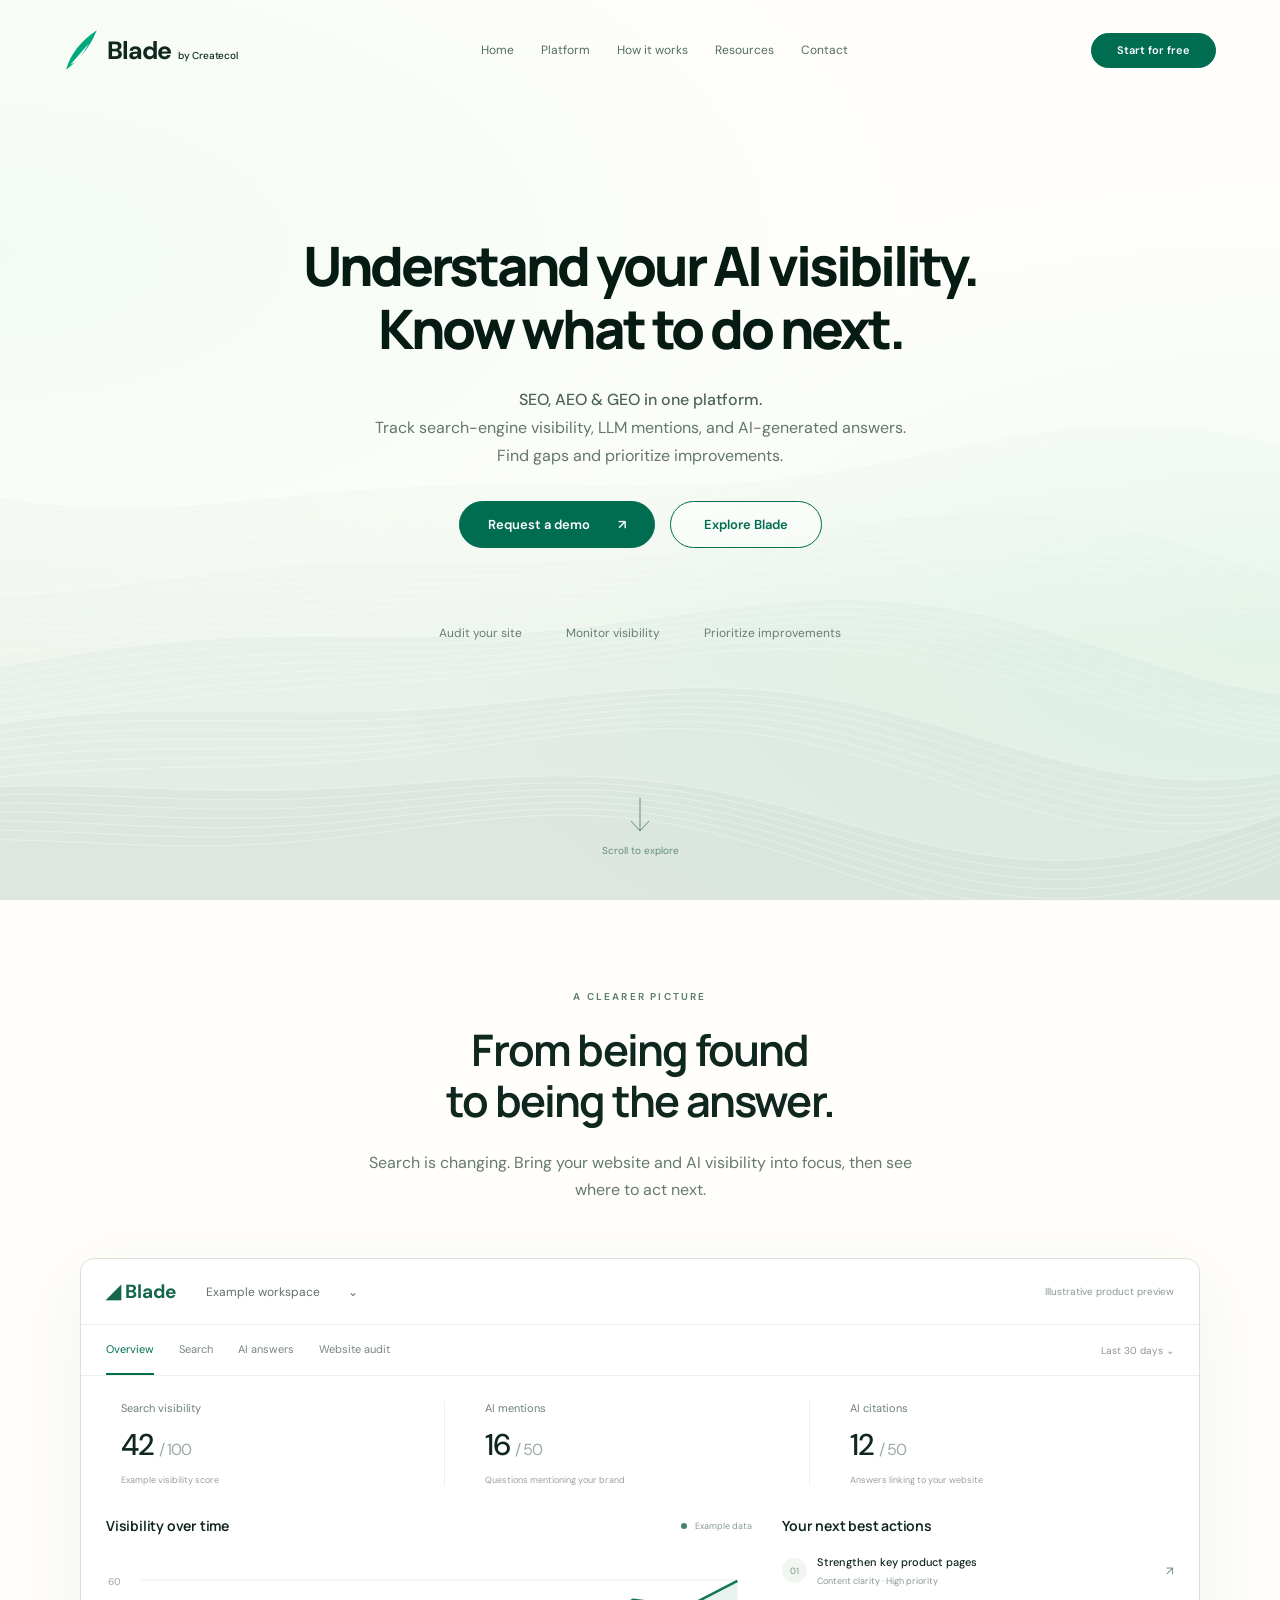
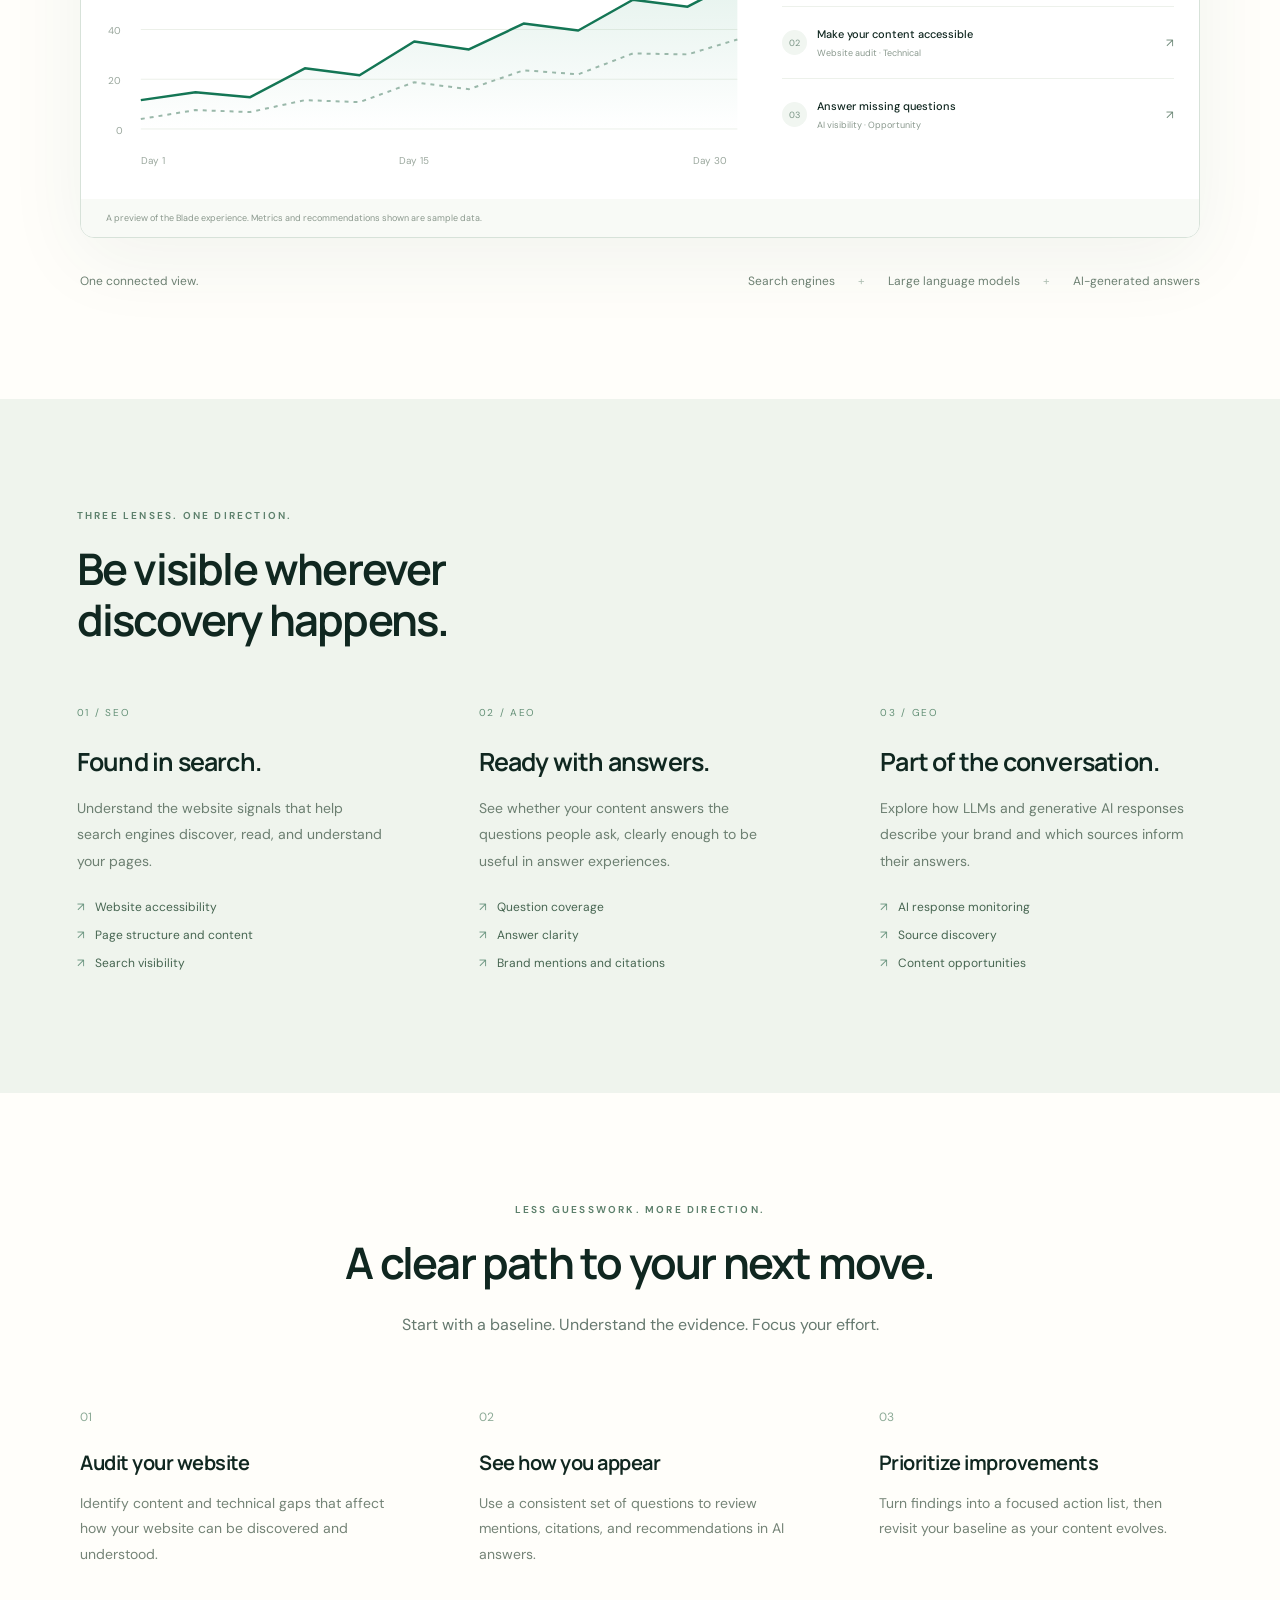
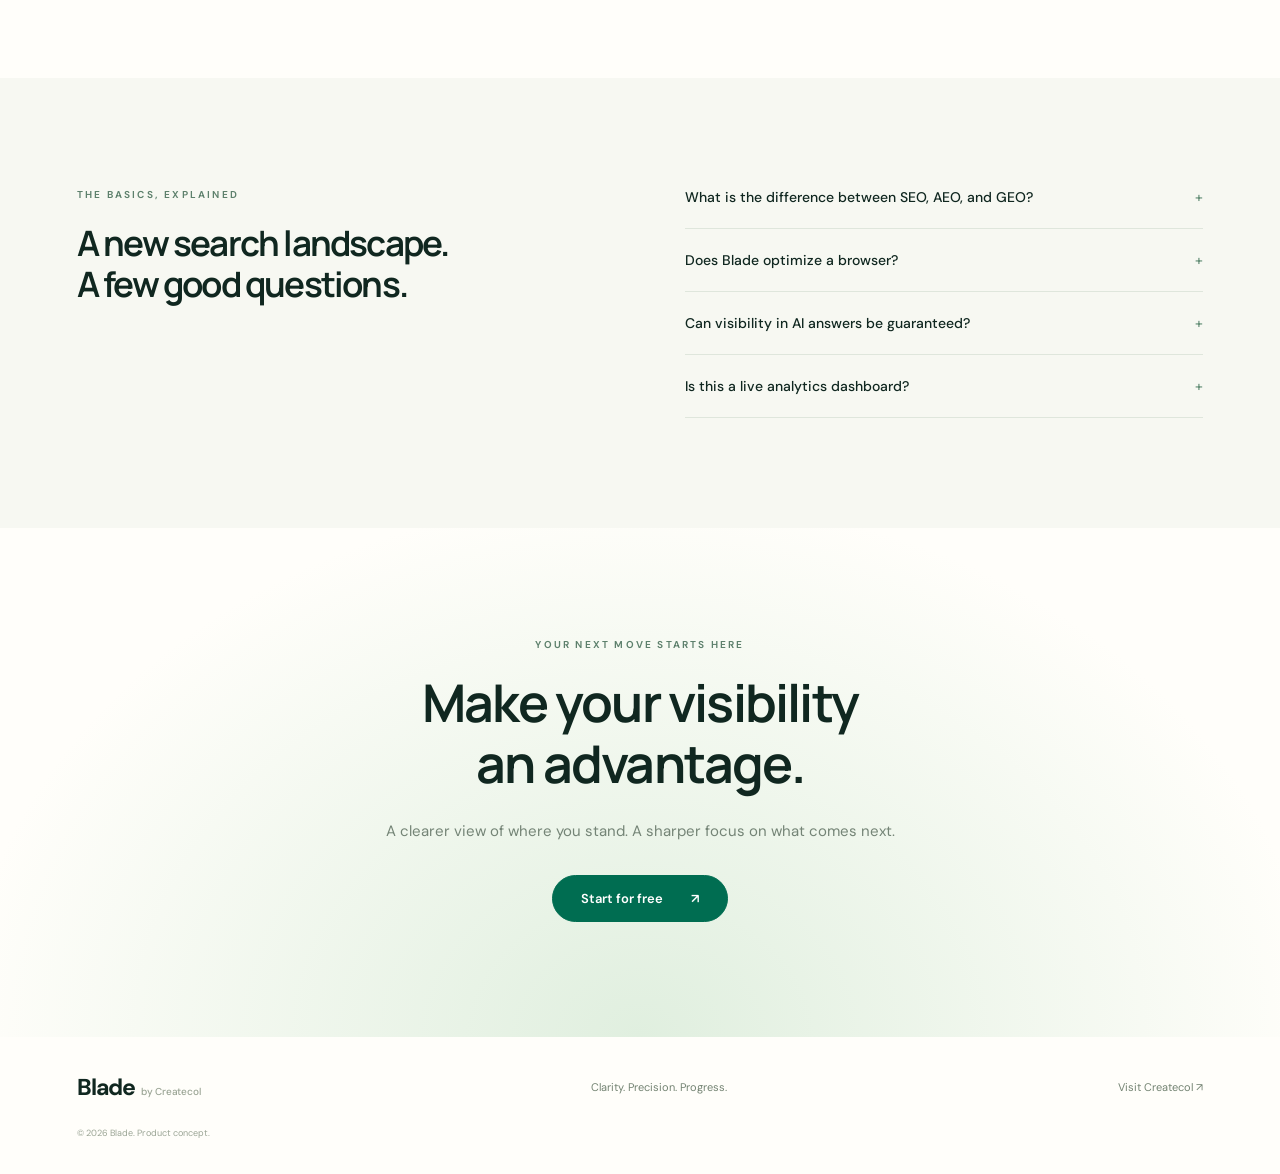
==== index.html @ 02f9de0e "Add files via upload" ====
<!doctype html>
<html lang="en"><head><meta charset="UTF-8"><meta name="viewport" content="width=device-width, initial-scale=1"><meta name="theme-color" content="#006b50"><meta name="description" content="Blade brings SEO, AEO and GEO into one clear view. Understand your visibility across search engines, LLMs and AI-generated answers, and prioritize what to improve."><title>Blade — Understand your AI visibility</title><link rel="stylesheet" href="styles.css"><script src="app.js" defer></script></head>
<body><header class="header"><a class="brand" href="#home" aria-label="Blade home"><svg viewBox="0 0 48 58" aria-hidden="true"><path d="M45 2C35 28 17 46 3 56 8 35 24 16 45 2Z" fill="currentColor"/><path d="M9 49 34 20 20 44Z" fill="#f6fcf8"/></svg><span>Blade <small>by Createcol</small></span></a><button class="menu-toggle" aria-expanded="false" aria-controls="navigation" aria-label="Open navigation">☰</button><nav id="navigation" aria-label="Main navigation"><a href="#home">Home</a><a href="#platform">Platform</a><a href="#how-it-works">How it works</a><a href="#resources">Resources</a><a href="#contact">Contact</a></nav><button class="button small" data-action="start">Start for free</button></header>
<main><section class="hero" id="home"><canvas id="hills" aria-hidden="true"></canvas><div class="hero-copy"><h1>Understand your AI visibility.<br> Know what to do next.</h1><p class="hero-subtext"><strong>SEO, AEO &amp; GEO in one platform.</strong><br>Track search-engine visibility, LLM mentions, and AI-generated answers.<br class="desktop-break"> Find gaps and prioritize improvements.</p><div class="actions"><button class="button" data-action="demo">Request a demo <span aria-hidden="true">↗</span></button><a class="button secondary" href="#platform">Explore Blade</a></div><div class="hero-benefits"><span>Audit your site</span><span>Monitor visibility</span><span>Prioritize improvements</span></div></div><a class="scroll-cue" href="#platform"><svg width="22" height="38" viewBox="0 0 22 38" fill="none" aria-hidden="true"><path d="M11 1v32M2 24l9 10 9-10" stroke="currentColor" stroke-width="1"/></svg><span>Scroll to explore</span></a></section>
<section class="platform section" id="platform"><div class="section-heading"><p class="eyebrow">A CLEARER PICTURE</p><h2>From being found<br>to being the answer.</h2><p>Search is changing. Bring your website and AI visibility into focus, then see where to act next.</p></div><div class="product-window"><div class="window-top"><a class="mini-brand" href="#home">◢ Blade</a><span class="workspace">Example workspace <span>⌄</span></span><span class="demo-label">Illustrative product preview</span></div><div class="product-toolbar"><div class="tabs" role="tablist" aria-label="Visibility channel"><button role="tab" id="tab-overview" aria-selected="true" aria-controls="dashboard" data-tab="overview">Overview</button><button role="tab" id="tab-search" aria-selected="false" aria-controls="dashboard" data-tab="search" tabindex="-1">Search</button><button role="tab" id="tab-ai" aria-selected="false" aria-controls="dashboard" data-tab="ai" tabindex="-1">AI answers</button><button role="tab" id="tab-audit" aria-selected="false" aria-controls="dashboard" data-tab="audit" tabindex="-1">Website audit</button></div><span>Last 30 days ⌄</span></div><div id="dashboard" role="tabpanel" aria-labelledby="tab-overview"><div class="metrics"><div><span>Search visibility</span><strong id="metric-one">42<span>/ 100</span></strong><small>Example visibility score</small></div><div><span>AI mentions</span><strong id="metric-two">16<span>/ 50</span></strong><small>Questions mentioning your brand</small></div><div><span>AI citations</span><strong id="metric-three">12<span>/ 50</span></strong><small>Answers linking to your website</small></div></div><div class="dashboard-grid"><div class="chart-panel"><div class="panel-heading"><h3 id="chart-title">Visibility over time</h3><span><i></i> Example data</span></div><svg class="chart" viewBox="0 0 650 225" role="img" aria-label="Illustrative visibility trend increasing over 30 days"><defs><linearGradient id="area" x1="0" y1="0" x2="0" y2="1"><stop offset="0%" stop-color="#70b99b" stop-opacity=".18"/><stop offset="100%" stop-color="#70b99b" stop-opacity="0"/></linearGradient></defs><g class="grid-lines"><path d="M35 30H635M35 80H635M35 130H635M35 180H635"/></g><g class="axis-labels"><text x="2" y="35">60</text><text x="2" y="85">40</text><text x="2" y="135">20</text><text x="10" y="185">0</text><text x="35" y="215">Day 1</text><text x="295" y="215">Day 15</text><text x="590" y="215">Day 30</text></g><path d="M35 151 90 143 145 148 200 119 255 126 310 92 365 100 420 74 475 81 530 50 585 57 635 31V180H35Z" fill="url(#area)"/><path class="trend" d="M35 151 90 143 145 148 200 119 255 126 310 92 365 100 420 74 475 81 530 50 585 57 635 31"/><path d="M35 170 90 161 145 163 200 151 255 153 310 133 365 140 420 121 475 125 530 104 585 105 635 90" fill="none" stroke="#9ab8aa" stroke-width="2" stroke-dasharray="4 5"/></svg></div><div class="priorities"><h3 id="actions-title">Your next best actions</h3><div><span class="priority-number">01</span><p><strong id="action-one">Strengthen key product pages</strong><small>Content clarity · High priority</small></p><span>↗</span></div><div><span class="priority-number">02</span><p><strong id="action-two">Make your content accessible</strong><small>Website audit · Technical</small></p><span>↗</span></div><div><span class="priority-number">03</span><p><strong id="action-three">Answer missing questions</strong><small>AI visibility · Opportunity</small></p><span>↗</span></div></div></div></div><div class="window-footer">A preview of the Blade experience. Metrics and recommendations shown are sample data.</div></div><div class="channel-row"><span>One connected view.</span><p>Search engines <b>+</b> Large language models <b>+</b> AI-generated answers</p></div></section>
<section class="coverage section"><div class="section-heading left"><p class="eyebrow">THREE LENSES. ONE DIRECTION.</p><h2>Be visible wherever<br>discovery happens.</h2></div><div class="coverage-grid"><article><span class="index">01 / SEO</span><h3>Found in search.</h3><p>Understand the website signals that help search engines discover, read, and understand your pages.</p><ul><li>Website accessibility</li><li>Page structure and content</li><li>Search visibility</li></ul></article><article><span class="index">02 / AEO</span><h3>Ready with answers.</h3><p>See whether your content answers the questions people ask, clearly enough to be useful in answer experiences.</p><ul><li>Question coverage</li><li>Answer clarity</li><li>Brand mentions and citations</li></ul></article><article><span class="index">03 / GEO</span><h3>Part of the conversation.</h3><p>Explore how LLMs and generative AI responses describe your brand and which sources inform their answers.</p><ul><li>AI response monitoring</li><li>Source discovery</li><li>Content opportunities</li></ul></article></div></section>
<section class="workflow section" id="how-it-works"><div class="section-heading"><p class="eyebrow">LESS GUESSWORK. MORE DIRECTION.</p><h2>A clear path to your next move.</h2><p>Start with a baseline. Understand the evidence. Focus your effort.</p></div><div class="steps"><article><span>01</span><h3>Audit your website</h3><p>Identify content and technical gaps that affect how your website can be discovered and understood.</p></article><article><span>02</span><h3>See how you appear</h3><p>Use a consistent set of questions to review mentions, citations, and recommendations in AI answers.</p></article><article><span>03</span><h3>Prioritize improvements</h3><p>Turn findings into a focused action list, then revisit your baseline as your content evolves.</p></article></div></section>
<section class="resources section" id="resources"><div><p class="eyebrow">THE BASICS, EXPLAINED</p><h2>A new search landscape.<br>A few good questions.</h2></div><div class="faq"><details><summary>What is the difference between SEO, AEO, and GEO?</summary><p>SEO focuses on visibility in search engines. AEO focuses on content that helps answer engines respond to questions. GEO focuses on how brands and content appear in generative AI responses. The areas overlap, so Blade brings them into one view.</p></details><details><summary>Does Blade optimize a browser?</summary><p>Browsers are the tools people use to access the web. Blade focuses on the search results, LLM responses, and AI-generated answers people encounter, and the website content that supports them.</p></details><details><summary>Can visibility in AI answers be guaranteed?</summary><p>No. Responses vary by model, question, time, and context. Consistent questions and repeated observations can help you understand patterns and prioritize improvements.</p></details><details><summary>Is this a live analytics dashboard?</summary><p>This website currently presents a product prototype. The dashboard uses illustrative data. Live tracking, accounts, and connected data will be added as the product is developed.</p></details></div></section>
<section class="contact section" id="contact"><p class="eyebrow">YOUR NEXT MOVE STARTS HERE</p><h2>Make your visibility<br>an advantage.</h2><p>A clearer view of where you stand. A sharper focus on what comes next.</p><button class="button" data-action="start">Start for free <span>↗</span></button></section></main>
<footer><a class="brand" href="#home"><span>Blade <small>by Createcol</small></span></a><p>Clarity. Precision. Progress.</p><a href="https://www.createcol.com/" target="_blank" rel="noopener">Visit Createcol ↗</a><small>© <span id="year"></span> Blade. Product concept.</small></footer>
<dialog id="action-dialog" aria-labelledby="dialog-title"><button class="close-dialog" aria-label="Close dialog">×</button><p class="eyebrow">BLADE / EARLY PREVIEW</p><h2 id="dialog-title"></h2><p id="dialog-description"></p><form id="interest-form"><label for="email">Work email</label><input id="email" name="email" type="email" placeholder="you@company.com" required autocomplete="email"><button class="button" type="submit">Preview next step ↗</button><p class="form-note">Prototype only. No email is sent or stored.</p></form><p id="form-result" role="status" hidden></p></dialog></body></html>
---- styles.css ----
@import url('https://fonts.googleapis.com/css2?family=DM+Sans:wght@400;450;500;550;600;650;700&family=Manrope:wght@400;500;600;650;700;750;800&display=swap');
:root{--ink:#102720;--muted:#66796f;--green:#006d51;--pale:#f5faf6;--border:#e0e9e2;--font:'DM Sans',sans-serif}*{box-sizing:border-box}html{scroll-behavior:smooth;scroll-padding-top:100px}body{margin:0;color:var(--ink);background:#fffefa;font-family:var(--font);font-size:15px;-webkit-font-smoothing:antialiased}button,input{font:inherit}button,a{-webkit-tap-highlight-color:transparent}a{color:inherit;text-decoration:none}button{cursor:pointer}button:focus-visible,a:focus-visible,summary:focus-visible,input:focus-visible{outline:3px solid #63aa8c;outline-offset:5px}h1,h2,h3,p{margin:0}h1,h2,h3{font-family:'Manrope',sans-serif}button{color:inherit}.header{height:100px;max-width:1440px;margin:auto;padding:0 5%;display:flex;align-items:center;justify-content:space-between;position:absolute;inset:0 0 auto;z-index:5;gap:30px}.brand{display:flex;align-items:center;gap:8px;white-space:nowrap}.brand svg{width:35px;height:44px;color:#00a97d}.brand>span{font-size:25px;font-weight:750;letter-spacing:-1px}.brand small{font-size:10px;letter-spacing:-.2px;font-weight:500;margin-left:2px}.header nav{display:flex;gap:27px;font-size:12px;color:#546c61}.header nav a:hover{color:var(--green)}.button{display:inline-flex;align-items:center;justify-content:center;gap:28px;border:1px solid var(--green);border-radius:999px;background:var(--green);color:white;min-height:47px;padding:12px 28px;font-size:13px;font-weight:600;transition:background .2s,transform .2s,box-shadow .2s}.button:hover{background:#00533e;transform:translateY(-2px);box-shadow:0 5px 15px #004c3615}.button.secondary{color:var(--green);background:#ffffff73;min-width:152px}.button.secondary:hover{background:#e7f4eb}.button.small{min-height:35px;padding:8px 25px;font-size:11px}.hero{position:relative;min-height:640px;height:100svh;max-height:1100px;overflow:hidden;background:radial-gradient(ellipse at 0 28%,#e6f8ec80,transparent 50%),radial-gradient(ellipse at 100% 70%,#e1f7eb80,transparent 50%),#fffefa;display:flex;flex-direction:column;align-items:center;justify-content:center;padding:130px 24px 140px}.hero canvas{position:absolute;bottom:0;left:0;width:100%;height:63%;opacity:.16;pointer-events:none;mask-image:linear-gradient(transparent 0%,#000 55%)}.hero-copy{position:relative;text-align:center;z-index:1;margin-top:-15px}h1{font-size:clamp(36px,4.25vw,65px);line-height:1.14;letter-spacing:-3px;font-weight:800;color:#061b14}.hero-subtext{margin:27px auto 0;color:#63756e;font-size:16px;line-height:1.75;font-weight:400}.hero-subtext strong{font-weight:500;color:#4e6459}.actions{display:flex;justify-content:center;gap:15px;margin-top:31px}.hero-benefits{display:flex;justify-content:center;gap:44px;font-size:12px;color:#687e72;margin-top:77px}.scroll-cue{position:absolute;bottom:43px;display:flex;align-items:center;gap:9px;flex-direction:column;font-size:10px;color:#648c7c;z-index:2}.scroll-cue svg{transition:transform .3s}.scroll-cue:hover svg{transform:translateY(5px)}.section{padding:110px max(6vw,24px);scroll-margin-top:0}.section-heading{text-align:center;max-width:730px;margin:0 auto 55px}.eyebrow{font-size:10px;letter-spacing:2.2px;font-weight:650;color:#5d806c;margin-bottom:22px}h2{font-size:clamp(32px,3.4vw,48px);line-height:1.17;letter-spacing:-1.8px;font-weight:650}.section-heading>p:last-child:not(.eyebrow){color:var(--muted);font-size:16px;line-height:1.7;margin:22px auto 0;max-width:580px}.platform{background:#fffefa;padding-top:90px}.product-window{max-width:1120px;margin:auto;border:1px solid #d7e2d9;border-radius:14px;background:#fff;box-shadow:0 20px 80px #1f503910;overflow:hidden;font-size:12px}.window-top{padding:20px 25px;display:flex;align-items:center;gap:30px;border-bottom:1px solid #edf1eb}.mini-brand{font-size:19px;font-weight:700;color:#14664d}.workspace{color:#607168}.workspace span{margin-left:25px}.demo-label{margin-left:auto;color:#8b988f;font-size:10px}.product-toolbar{padding:0 25px;display:flex;align-items:center;justify-content:space-between;border-bottom:1px solid #edf1eb;color:#8a978e;font-size:10px}.tabs{display:flex;gap:25px}.tabs button{background:none;border:0;border-bottom:2px solid transparent;padding:17px 0;font-size:11px;color:#77867b}.tabs button[aria-selected=true]{border-color:var(--green);color:var(--green)}#dashboard{padding:25px}.metrics{display:grid;grid-template-columns:repeat(3,1fr);gap:25px;margin-bottom:30px}.metrics>div{padding:0 15px;border-right:1px solid #edf1eb;display:flex;flex-direction:column;gap:10px}.metrics>div:last-child{border:none}.metrics>div>span{font-size:11px;color:#6e8075}.metrics strong{font-size:30px;letter-spacing:-1px;font-weight:500}.metrics strong span{font-size:16px;color:#9baba1;font-weight:400;margin-left:5px}.metrics small{color:#97a299;font-size:9px}.dashboard-grid{display:grid;grid-template-columns:1.65fr 1fr;gap:30px}.panel-heading{display:flex;align-items:center;justify-content:space-between}.panel-heading span{font-size:9px;color:#8a9c90}.panel-heading i{display:inline-block;width:6px;height:6px;background:#458469;border-radius:100%;margin-right:6px}h3{font-size:14px;font-weight:650;letter-spacing:-.2px}.chart{width:100%;margin-top:15px;display:block}.grid-lines path{stroke:#ecf0e9;fill:none}.axis-labels{fill:#9aa79d;font-size:10px}.trend{fill:none;stroke:#147655;stroke-width:2.5;stroke-linejoin:round}.priorities>div{display:flex;align-items:center;gap:10px;padding:19px 0;border-bottom:1px solid #edf1eb}.priorities>div:last-child{border:none}.priority-number{font-size:9px;color:#7b9586;background:#f1f6f1;display:grid;place-items:center;width:25px;height:25px;border-radius:50%;flex-shrink:0}.priorities p{flex:1}.priorities strong{font-size:11px;font-weight:500}.priorities small{display:block;font-size:9px;color:#8a998e;margin-top:5px}.priorities>div>span:last-child{color:#6f8a79}.window-footer{padding:13px 25px;background:#f8faf6;color:#8a988d;font-size:9px}.channel-row{max-width:1120px;margin:35px auto 0;display:flex;justify-content:space-between;color:#6d8072;font-size:12px}.channel-row b{font-weight:400;color:#b3c2b6;margin:0 20px}.coverage{background:#eff4ed}.section-heading.left{text-align:left;margin-left:0}.coverage-grid{display:grid;grid-template-columns:repeat(3,1fr);gap:7%}.index{font-size:10px;letter-spacing:1.7px;color:#649077}.coverage article h3{font-size:25px;letter-spacing:-.8px;margin:23px 0 16px}.coverage article p{color:#6c7f71;line-height:1.9;font-size:14px;max-width:310px}.coverage ul{padding:0;list-style:none;margin:25px 0 0;font-size:12px;color:#466551}.coverage li{margin:12px 0}.coverage li:before{content:'↗';margin-right:10px;color:#6b9680}.workflow{background:#fffefa}.steps{display:grid;grid-template-columns:repeat(3,1fr);gap:7%;max-width:1120px;margin:70px auto 0}.steps article>span{display:block;color:#8caa96;font-size:12px;margin-bottom:24px}.steps h3{font-size:20px;letter-spacing:-.5px;margin-bottom:15px}.steps p{line-height:1.85;color:#758477;font-size:14px}.resources{display:grid;grid-template-columns:1fr 1fr;gap:8%;background:#f7f8f2}.resources h2{font-size:35px}.faq details{padding:22px 0;border-bottom:1px solid #dfe6dc}.faq details:first-child{padding-top:0}.faq summary{cursor:pointer;list-style:none;font-size:14px;font-weight:500;padding-right:25px;position:relative}.faq summary:after{content:'+';position:absolute;right:0;color:#679079}.faq details[open] summary:after{content:'−'}.faq p{font-size:13px;line-height:1.8;color:#748170;margin:15px 20px 0 0}.contact{text-align:center;padding-top:110px;padding-bottom:115px;background:radial-gradient(ellipse at bottom,#e0efdf,transparent 75%)}.contact p:not(.eyebrow){color:#748476;line-height:1.8;margin:23px 0 30px}.contact h2{font-size:52px}footer{display:flex;flex-wrap:wrap;align-items:center;justify-content:space-between;gap:25px;padding:35px 6%;font-size:11px;color:#738372}footer .brand>span{font-size:23px;color:var(--ink)}footer small{flex-basis:100%;font-size:9px;color:#9aa494}.menu-toggle{display:none}dialog{border:1px solid #dce8dc;border-radius:18px;padding:45px;max-width:480px;width:calc(100% - 32px);color:var(--ink);background:#fffefa;box-shadow:0 20px 100px #001a1530}dialog::backdrop{background:#0a2c2255;backdrop-filter:blur(5px)}dialog h2{font-size:30px;letter-spacing:-1px}dialog>p:not(.eyebrow){color:var(--muted);font-size:14px;line-height:1.7;margin:20px 0}.close-dialog{position:absolute;top:12px;right:17px;background:none;border:0;font-size:26px;color:#7b8e7f}form{display:flex;flex-direction:column;gap:12px;margin-top:25px}form label{font-size:12px}form input{border:1px solid #ceddce;padding:14px;border-radius:7px;background:white;min-width:0}form .button{margin-top:5px}.form-note{color:#899888;font-size:10px;text-align:center}#form-result{padding:20px;background:#eef6ed;border-radius:8px}
@media(min-width:1500px){.section{padding-left:max(6vw,calc((100vw - 1250px)/2));padding-right:max(6vw,calc((100vw - 1250px)/2))}}@media(max-width:850px){.header{height:85px;gap:15px}.header nav{gap:15px;font-size:10px}.brand>span{font-size:22px}.brand small{display:block;margin-top:-3px}.hero{min-height:640px}h1{letter-spacing:-1.8px}.hero-subtext{font-size:14px}.hero-benefits{gap:25px}.section{padding:75px 5%}.dashboard-grid{gap:20px;grid-template-columns:1.4fr 1fr}.priorities>div{padding:12px 0}.metrics{gap:8px}.resources{gap:5%}.resources h2{font-size:29px}}@media(max-width:600px){.header{height:78px;padding:0 22px;gap:12px}.header>.button{margin-left:auto;padding:8px 17px;font-size:10px}.brand svg{width:27px}.brand>span{font-size:23px}.brand small{font-size:8px}.menu-toggle{display:block;order:3;background:none;border:0;font-size:20px;padding:5px}.header nav{display:none;position:absolute;top:70px;right:20px;left:20px;background:#fffefa;box-shadow:0 15px 40px #13372a15;border:1px solid #e0eadf;border-radius:12px;padding:20px;gap:20px;font-size:14px}.header nav.open{display:flex;flex-direction:column}.hero{height:100svh;min-height:660px;max-height:900px;padding:110px 22px 150px}.hero-copy{margin-top:0}h1{font-size:36px;letter-spacing:-1.9px;line-height:1.17}h1 br{display:none}.hero-subtext{font-size:13px;margin-top:25px;line-height:1.8;max-width:335px}.desktop-break{display:none}.actions{gap:10px;margin-top:27px}.button{padding:12px 20px;gap:15px;font-size:11px;min-height:43px}.button.secondary{min-width:130px}.hero-benefits{gap:18px;font-size:9px;margin-top:60px}.scroll-cue{bottom:35px}.hero canvas{height:65%;opacity:.13}.section{padding:65px 22px}.section-heading{margin-bottom:36px}h2{font-size:32px;letter-spacing:-1.1px}.section-heading>p:last-child:not(.eyebrow){font-size:14px}.eyebrow{font-size:9px;letter-spacing:1.6px}.product-window{border-radius:10px}.window-top{padding:15px;gap:15px}.mini-brand{font-size:17px}.workspace{font-size:9px}.workspace span{margin-left:4px}.demo-label{font-size:8px;max-width:75px;text-align:right}.product-toolbar{padding:0 15px}.product-toolbar>span{display:none}.tabs{gap:17px}.tabs button{font-size:9px;padding:15px 0}#dashboard{padding:20px 14px}.metrics{gap:5px;margin-bottom:25px}.metrics>div{padding:0 5px;gap:8px}.metrics>div>span{font-size:9px}.metrics strong{font-size:24px}.metrics strong span{font-size:11px}.metrics small{font-size:7px;line-height:1.5}.dashboard-grid{grid-template-columns:1fr;gap:18px}h3{font-size:12px}.priorities>div{padding:15px 0}.priorities strong{font-size:10px}.window-footer{padding:12px 15px;font-size:8px;line-height:1.6}.channel-row{flex-direction:column;gap:12px;font-size:10px;line-height:1.8;text-align:center}.channel-row b{margin:0 5px}.coverage-grid,.steps{grid-template-columns:1fr;gap:40px}.coverage article p{max-width:100%}.coverage article h3{margin-top:15px}.coverage ul{margin-top:15px}.steps{margin-top:45px}.steps article>span{margin-bottom:15px}.resources{grid-template-columns:1fr;gap:40px}.resources h2{font-size:32px}.contact h2{font-size:38px}.contact p:not(.eyebrow){font-size:14px}.contact{padding-top:80px;padding-bottom:80px}footer{padding:30px 22px}footer p{display:none}dialog{padding:35px 25px}dialog h2{font-size:27px}}@media(prefers-reduced-motion:reduce){html{scroll-behavior:auto}*,*:before,*:after{transition:none!important}}
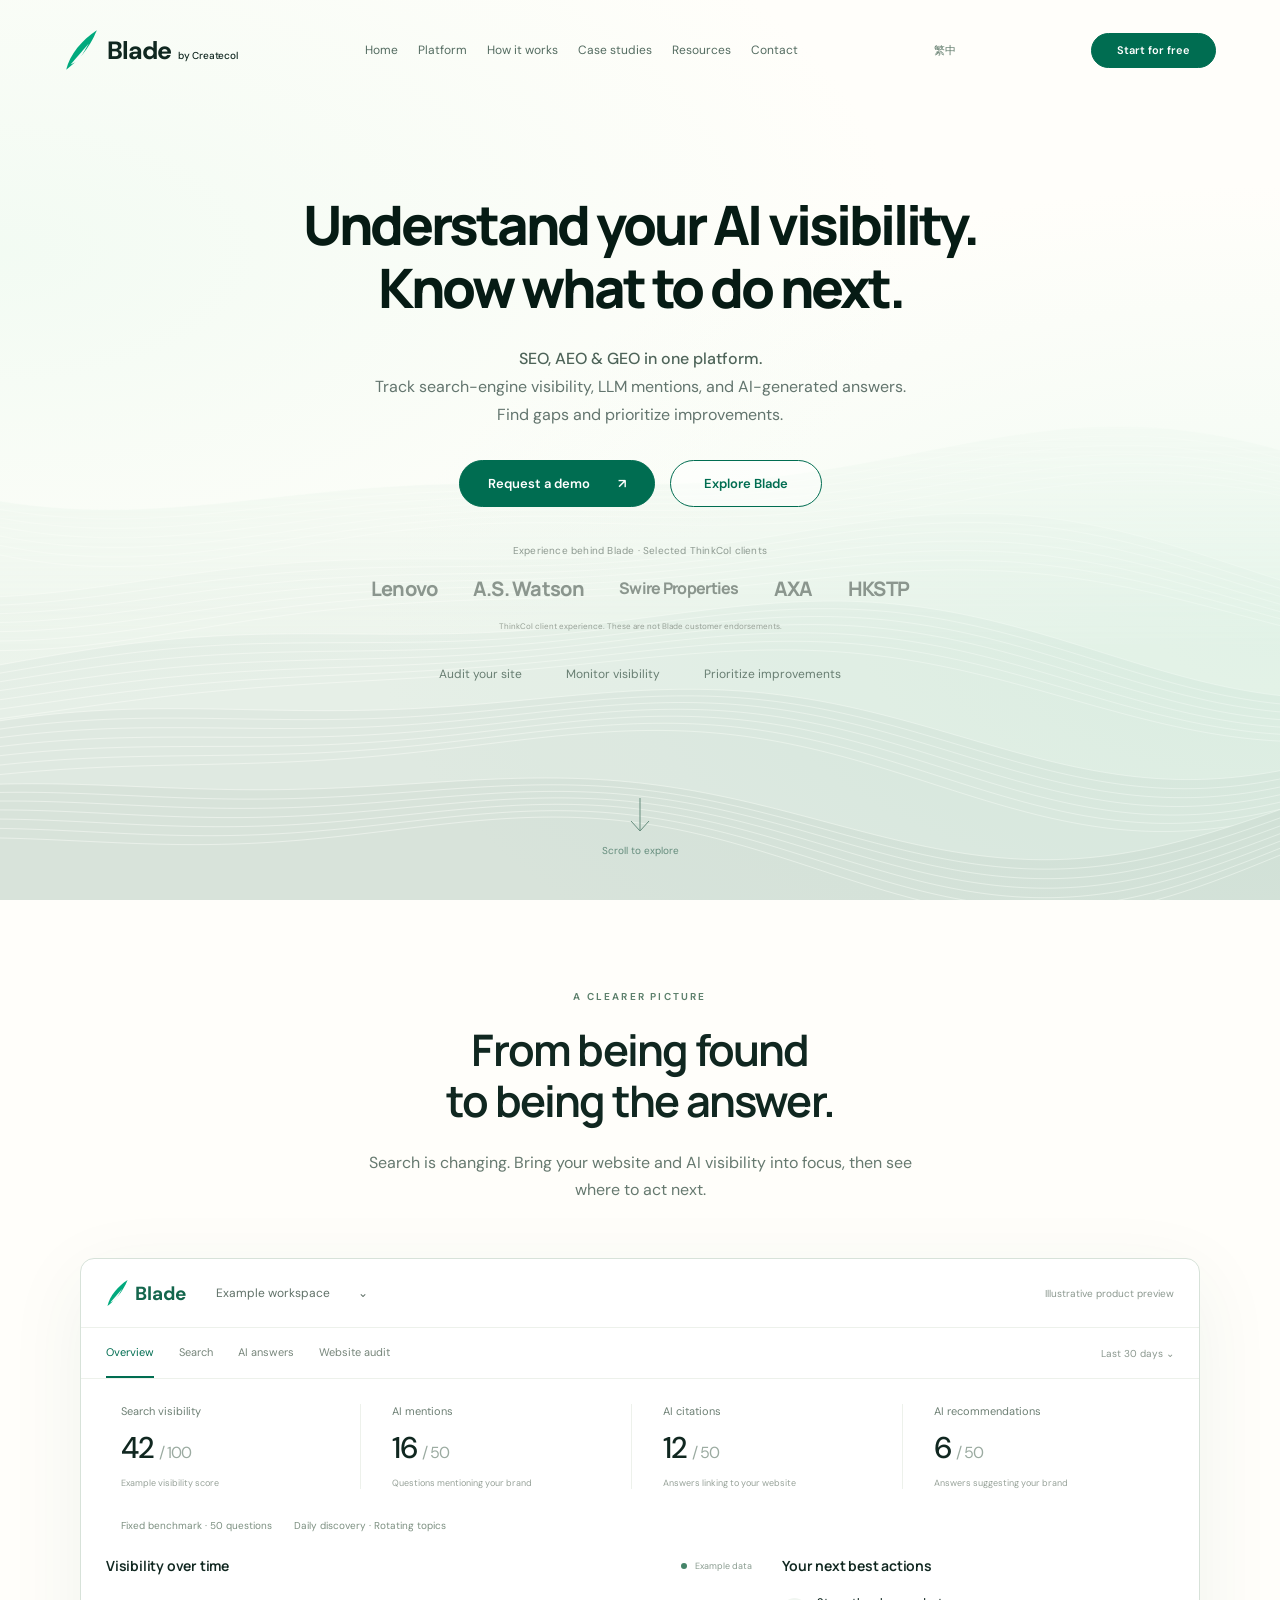
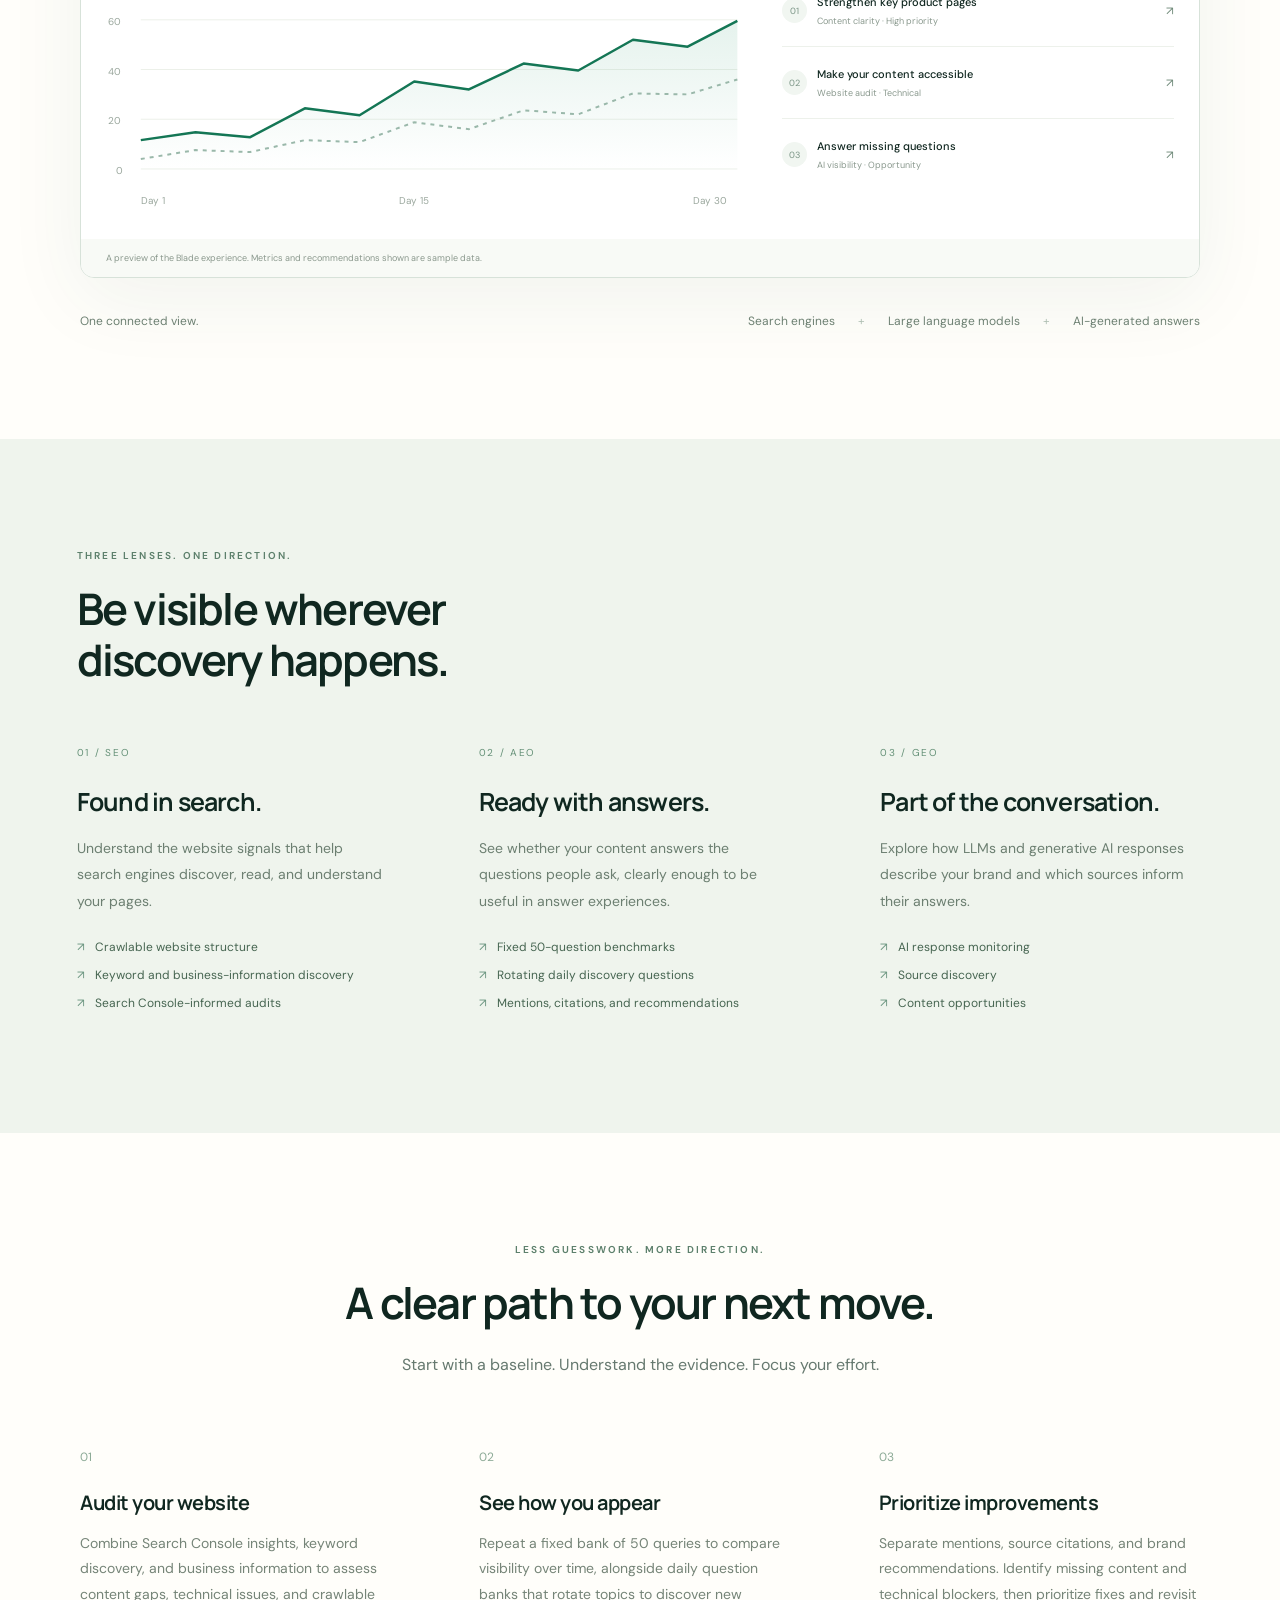
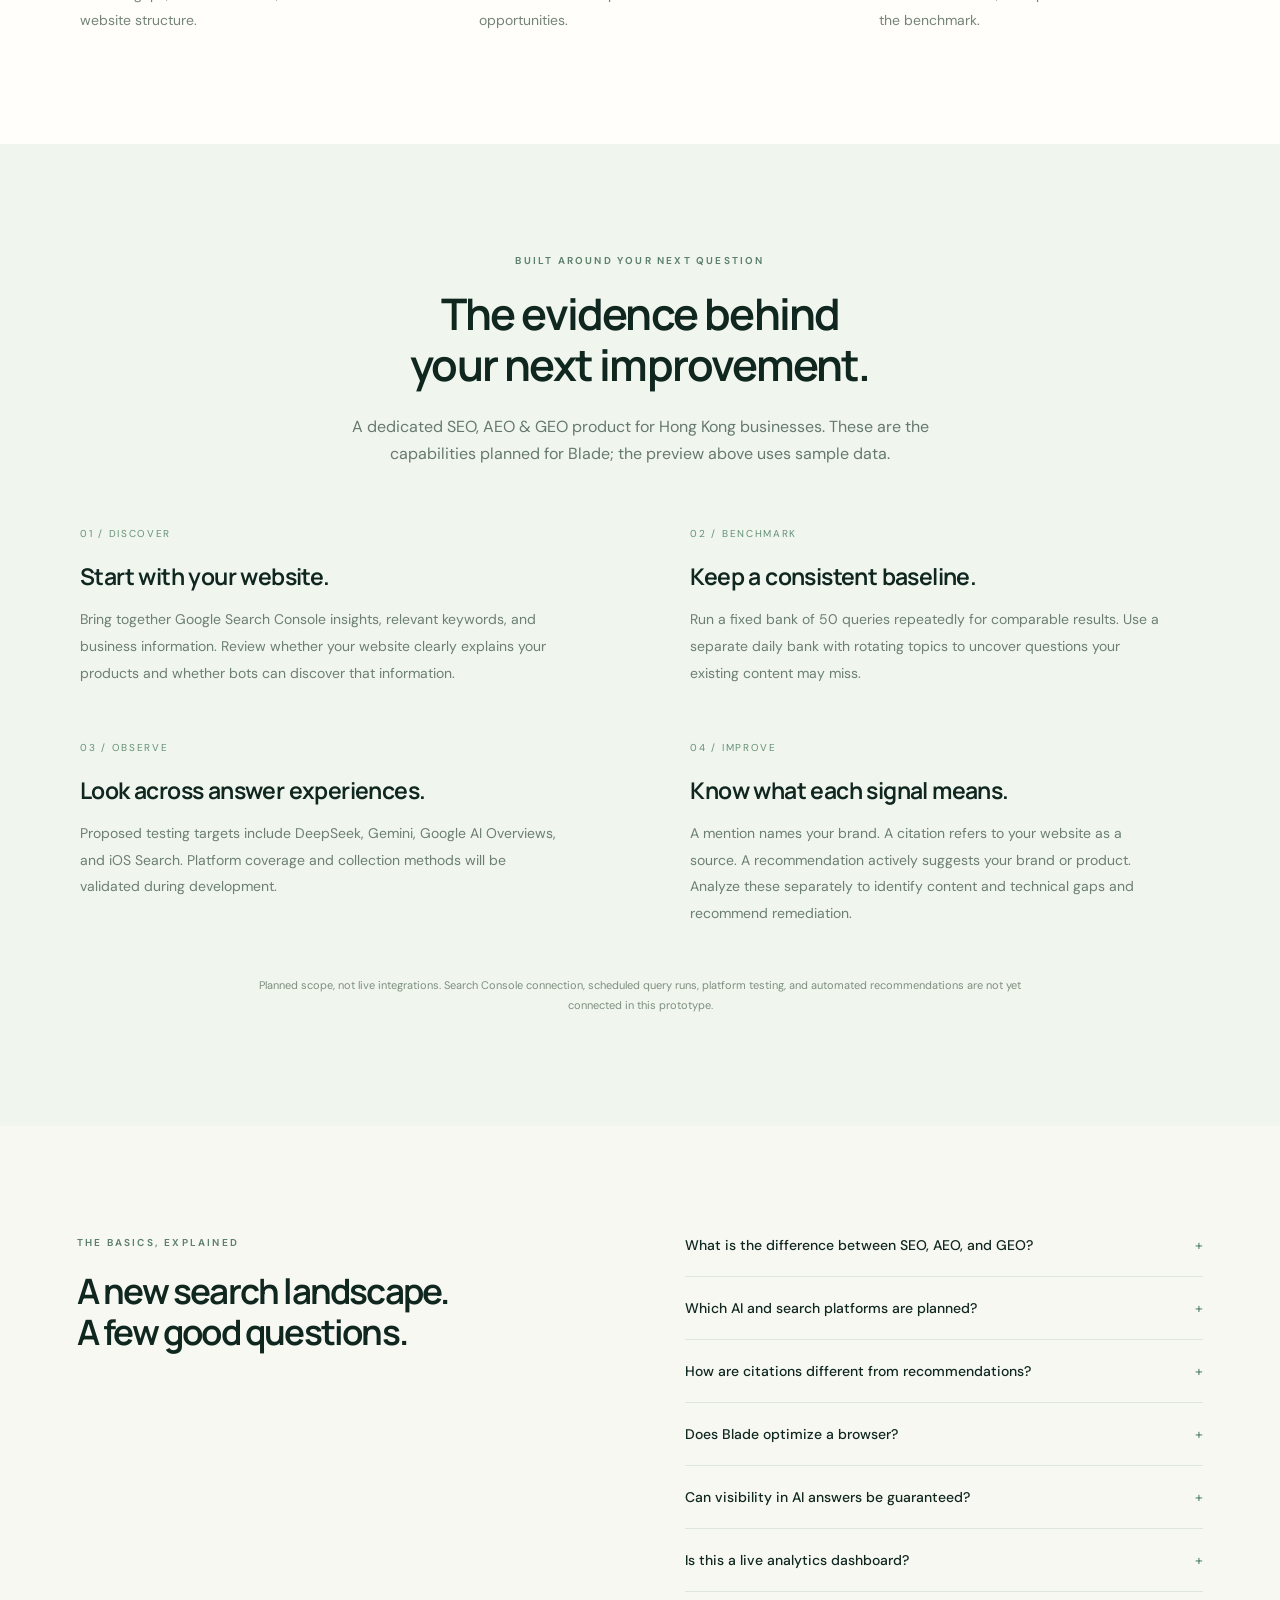
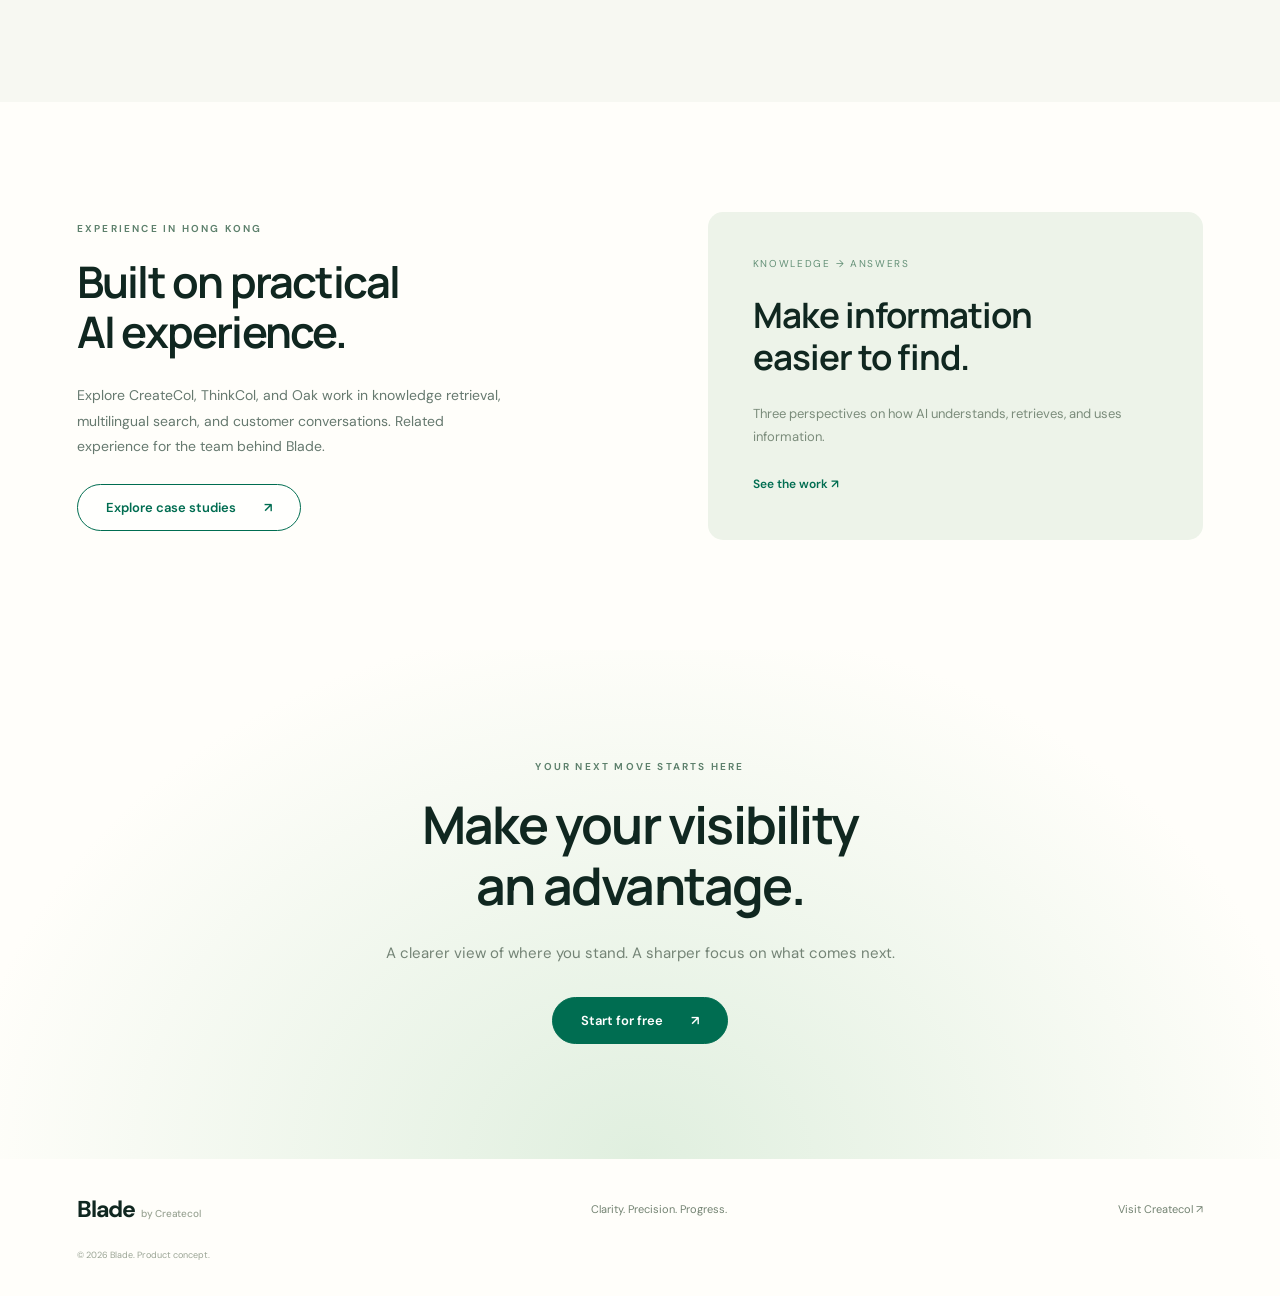
==== commit 8cf1e49a: "Add files via upload" ====
--- a/index.html
+++ b/index.html
@@ -1,11 +1,12 @@
 <!doctype html>
-<html lang="en"><head><meta charset="UTF-8"><meta name="viewport" content="width=device-width, initial-scale=1"><meta name="theme-color" content="#006b50"><meta name="description" content="Blade brings SEO, AEO and GEO into one clear view. Understand your visibility across search engines, LLMs and AI-generated answers, and prioritize what to improve."><title>Blade — Understand your AI visibility</title><link rel="stylesheet" href="styles.css"><script src="app.js" defer></script></head>
-<body><header class="header"><a class="brand" href="#home" aria-label="Blade home"><svg viewBox="0 0 48 58" aria-hidden="true"><path d="M45 2C35 28 17 46 3 56 8 35 24 16 45 2Z" fill="currentColor"/><path d="M9 49 34 20 20 44Z" fill="#f6fcf8"/></svg><span>Blade <small>by Createcol</small></span></a><button class="menu-toggle" aria-expanded="false" aria-controls="navigation" aria-label="Open navigation">☰</button><nav id="navigation" aria-label="Main navigation"><a href="#home">Home</a><a href="#platform">Platform</a><a href="#how-it-works">How it works</a><a href="#resources">Resources</a><a href="#contact">Contact</a></nav><button class="button small" data-action="start">Start for free</button></header>
-<main><section class="hero" id="home"><canvas id="hills" aria-hidden="true"></canvas><div class="hero-copy"><h1>Understand your AI visibility.<br> Know what to do next.</h1><p class="hero-subtext"><strong>SEO, AEO &amp; GEO in one platform.</strong><br>Track search-engine visibility, LLM mentions, and AI-generated answers.<br class="desktop-break"> Find gaps and prioritize improvements.</p><div class="actions"><button class="button" data-action="demo">Request a demo <span aria-hidden="true">↗</span></button><a class="button secondary" href="#platform">Explore Blade</a></div><div class="hero-benefits"><span>Audit your site</span><span>Monitor visibility</span><span>Prioritize improvements</span></div></div><a class="scroll-cue" href="#platform"><svg width="22" height="38" viewBox="0 0 22 38" fill="none" aria-hidden="true"><path d="M11 1v32M2 24l9 10 9-10" stroke="currentColor" stroke-width="1"/></svg><span>Scroll to explore</span></a></section>
-<section class="platform section" id="platform"><div class="section-heading"><p class="eyebrow">A CLEARER PICTURE</p><h2>From being found<br>to being the answer.</h2><p>Search is changing. Bring your website and AI visibility into focus, then see where to act next.</p></div><div class="product-window"><div class="window-top"><a class="mini-brand" href="#home">◢ Blade</a><span class="workspace">Example workspace <span>⌄</span></span><span class="demo-label">Illustrative product preview</span></div><div class="product-toolbar"><div class="tabs" role="tablist" aria-label="Visibility channel"><button role="tab" id="tab-overview" aria-selected="true" aria-controls="dashboard" data-tab="overview">Overview</button><button role="tab" id="tab-search" aria-selected="false" aria-controls="dashboard" data-tab="search" tabindex="-1">Search</button><button role="tab" id="tab-ai" aria-selected="false" aria-controls="dashboard" data-tab="ai" tabindex="-1">AI answers</button><button role="tab" id="tab-audit" aria-selected="false" aria-controls="dashboard" data-tab="audit" tabindex="-1">Website audit</button></div><span>Last 30 days ⌄</span></div><div id="dashboard" role="tabpanel" aria-labelledby="tab-overview"><div class="metrics"><div><span>Search visibility</span><strong id="metric-one">42<span>/ 100</span></strong><small>Example visibility score</small></div><div><span>AI mentions</span><strong id="metric-two">16<span>/ 50</span></strong><small>Questions mentioning your brand</small></div><div><span>AI citations</span><strong id="metric-three">12<span>/ 50</span></strong><small>Answers linking to your website</small></div></div><div class="dashboard-grid"><div class="chart-panel"><div class="panel-heading"><h3 id="chart-title">Visibility over time</h3><span><i></i> Example data</span></div><svg class="chart" viewBox="0 0 650 225" role="img" aria-label="Illustrative visibility trend increasing over 30 days"><defs><linearGradient id="area" x1="0" y1="0" x2="0" y2="1"><stop offset="0%" stop-color="#70b99b" stop-opacity=".18"/><stop offset="100%" stop-color="#70b99b" stop-opacity="0"/></linearGradient></defs><g class="grid-lines"><path d="M35 30H635M35 80H635M35 130H635M35 180H635"/></g><g class="axis-labels"><text x="2" y="35">60</text><text x="2" y="85">40</text><text x="2" y="135">20</text><text x="10" y="185">0</text><text x="35" y="215">Day 1</text><text x="295" y="215">Day 15</text><text x="590" y="215">Day 30</text></g><path d="M35 151 90 143 145 148 200 119 255 126 310 92 365 100 420 74 475 81 530 50 585 57 635 31V180H35Z" fill="url(#area)"/><path class="trend" d="M35 151 90 143 145 148 200 119 255 126 310 92 365 100 420 74 475 81 530 50 585 57 635 31"/><path d="M35 170 90 161 145 163 200 151 255 153 310 133 365 140 420 121 475 125 530 104 585 105 635 90" fill="none" stroke="#9ab8aa" stroke-width="2" stroke-dasharray="4 5"/></svg></div><div class="priorities"><h3 id="actions-title">Your next best actions</h3><div><span class="priority-number">01</span><p><strong id="action-one">Strengthen key product pages</strong><small>Content clarity · High priority</small></p><span>↗</span></div><div><span class="priority-number">02</span><p><strong id="action-two">Make your content accessible</strong><small>Website audit · Technical</small></p><span>↗</span></div><div><span class="priority-number">03</span><p><strong id="action-three">Answer missing questions</strong><small>AI visibility · Opportunity</small></p><span>↗</span></div></div></div></div><div class="window-footer">A preview of the Blade experience. Metrics and recommendations shown are sample data.</div></div><div class="channel-row"><span>One connected view.</span><p>Search engines <b>+</b> Large language models <b>+</b> AI-generated answers</p></div></section>
-<section class="coverage section"><div class="section-heading left"><p class="eyebrow">THREE LENSES. ONE DIRECTION.</p><h2>Be visible wherever<br>discovery happens.</h2></div><div class="coverage-grid"><article><span class="index">01 / SEO</span><h3>Found in search.</h3><p>Understand the website signals that help search engines discover, read, and understand your pages.</p><ul><li>Website accessibility</li><li>Page structure and content</li><li>Search visibility</li></ul></article><article><span class="index">02 / AEO</span><h3>Ready with answers.</h3><p>See whether your content answers the questions people ask, clearly enough to be useful in answer experiences.</p><ul><li>Question coverage</li><li>Answer clarity</li><li>Brand mentions and citations</li></ul></article><article><span class="index">03 / GEO</span><h3>Part of the conversation.</h3><p>Explore how LLMs and generative AI responses describe your brand and which sources inform their answers.</p><ul><li>AI response monitoring</li><li>Source discovery</li><li>Content opportunities</li></ul></article></div></section>
-<section class="workflow section" id="how-it-works"><div class="section-heading"><p class="eyebrow">LESS GUESSWORK. MORE DIRECTION.</p><h2>A clear path to your next move.</h2><p>Start with a baseline. Understand the evidence. Focus your effort.</p></div><div class="steps"><article><span>01</span><h3>Audit your website</h3><p>Identify content and technical gaps that affect how your website can be discovered and understood.</p></article><article><span>02</span><h3>See how you appear</h3><p>Use a consistent set of questions to review mentions, citations, and recommendations in AI answers.</p></article><article><span>03</span><h3>Prioritize improvements</h3><p>Turn findings into a focused action list, then revisit your baseline as your content evolves.</p></article></div></section>
-<section class="resources section" id="resources"><div><p class="eyebrow">THE BASICS, EXPLAINED</p><h2>A new search landscape.<br>A few good questions.</h2></div><div class="faq"><details><summary>What is the difference between SEO, AEO, and GEO?</summary><p>SEO focuses on visibility in search engines. AEO focuses on content that helps answer engines respond to questions. GEO focuses on how brands and content appear in generative AI responses. The areas overlap, so Blade brings them into one view.</p></details><details><summary>Does Blade optimize a browser?</summary><p>Browsers are the tools people use to access the web. Blade focuses on the search results, LLM responses, and AI-generated answers people encounter, and the website content that supports them.</p></details><details><summary>Can visibility in AI answers be guaranteed?</summary><p>No. Responses vary by model, question, time, and context. Consistent questions and repeated observations can help you understand patterns and prioritize improvements.</p></details><details><summary>Is this a live analytics dashboard?</summary><p>This website currently presents a product prototype. The dashboard uses illustrative data. Live tracking, accounts, and connected data will be added as the product is developed.</p></details></div></section>
-<section class="contact section" id="contact"><p class="eyebrow">YOUR NEXT MOVE STARTS HERE</p><h2>Make your visibility<br>an advantage.</h2><p>A clearer view of where you stand. A sharper focus on what comes next.</p><button class="button" data-action="start">Start for free <span>↗</span></button></section></main>
+<html lang="en"><head><meta charset="UTF-8"><meta name="viewport" content="width=device-width, initial-scale=1"><meta name="theme-color" content="#006b50"><meta name="description" content="Blade brings SEO, AEO and GEO into one clear view. Understand your visibility across search engines, LLMs and AI-generated answers, and prioritize what to improve."><title>Blade — Understand your AI visibility</title><link rel="stylesheet" href="styles.css"><script src="app.js" defer></script><script src="i18n.js" defer></script></head>
+<body><header class="header"><a class="brand" href="#home" aria-label="Blade home"><svg viewBox="0 0 48 58" aria-hidden="true"><path d="M45 2C35 28 17 46 3 56 8 35 24 16 45 2Z" fill="currentColor"/><path d="M9 49 34 20 20 44Z" fill="#f6fcf8"/></svg><span>Blade <small>by Createcol</small></span></a><button class="menu-toggle" aria-expanded="false" aria-controls="navigation" aria-label="Open navigation">☰</button><nav id="navigation" aria-label="Main navigation"><a href="#home">Home</a><a href="#platform">Platform</a><a href="#how-it-works">How it works</a><a href="case-studies.html">Case studies</a><a href="#resources">Resources</a><a href="#contact">Contact</a></nav><button class="language-toggle" type="button" aria-label="Switch language" aria-pressed="false">繁中</button><button class="button small" data-action="start">Start for free</button></header>
+<main><section class="hero" id="home"><canvas id="hills" aria-hidden="true"></canvas><div class="hero-copy"><h1>Understand your AI visibility.<br> Know what to do next.</h1><p class="hero-subtext"><strong>SEO, AEO &amp; GEO in one platform.</strong><br>Track search-engine visibility, LLM mentions, and AI-generated answers.<br class="desktop-break"> Find gaps and prioritize improvements.</p><div class="actions"><button class="button" data-action="demo">Request a demo <span aria-hidden="true">↗</span></button><a class="button secondary" href="#platform">Explore Blade</a></div><div class="trust-row"><p>Experience behind Blade · Selected ThinkCol clients</p><div class="client-names" aria-label="Selected clients listed by ThinkCol"><span>Lenovo</span><span>A.S. Watson</span><span>Swire Properties</span><span>AXA</span><span>HKSTP</span></div><small>ThinkCol client experience. These are not Blade customer endorsements.</small></div><div class="hero-benefits"><span>Audit your site</span><span>Monitor visibility</span><span>Prioritize improvements</span></div></div><a class="scroll-cue" href="#platform"><svg width="22" height="38" viewBox="0 0 22 38" fill="none" aria-hidden="true"><path d="M11 1v32M2 24l9 10 9-10" stroke="currentColor" stroke-width="1"/></svg><span>Scroll to explore</span></a></section>
+<section class="platform section" id="platform"><div class="section-heading"><p class="eyebrow">A CLEARER PICTURE</p><h2>From being found<br>to being the answer.</h2><p>Search is changing. Bring your website and AI visibility into focus, then see where to act next.</p></div><div class="product-window"><div class="window-top"><a class="mini-brand" href="#home" aria-label="Blade home"><svg viewBox="0 0 48 58" aria-hidden="true"><path d="M45 2C35 28 17 46 3 56 8 35 24 16 45 2Z" fill="currentColor"/><path d="M9 49 34 20 20 44Z" fill="#f6fcf8"/></svg><span>Blade</span></a><span class="workspace">Example workspace <span>⌄</span></span><span class="demo-label">Illustrative product preview</span></div><div class="product-toolbar"><div class="tabs" role="tablist" aria-label="Visibility channel"><button role="tab" id="tab-overview" aria-selected="true" aria-controls="dashboard" data-tab="overview">Overview</button><button role="tab" id="tab-search" aria-selected="false" aria-controls="dashboard" data-tab="search" tabindex="-1">Search</button><button role="tab" id="tab-ai" aria-selected="false" aria-controls="dashboard" data-tab="ai" tabindex="-1">AI answers</button><button role="tab" id="tab-audit" aria-selected="false" aria-controls="dashboard" data-tab="audit" tabindex="-1">Website audit</button></div><span>Last 30 days ⌄</span></div><div id="dashboard" role="tabpanel" aria-labelledby="tab-overview"><div class="metrics"><div><span>Search visibility</span><strong id="metric-one">42<span>/ 100</span></strong><small>Example visibility score</small></div><div><span>AI mentions</span><strong id="metric-two">16<span>/ 50</span></strong><small>Questions mentioning your brand</small></div><div><span>AI citations</span><strong id="metric-three">12<span>/ 50</span></strong><small>Answers linking to your website</small></div><div><span>AI recommendations</span><strong id="metric-four">6<span>/ 50</span></strong><small>Answers suggesting your brand</small></div></div><div class="benchmark-context"><span>Fixed benchmark · 50 questions</span><span>Daily discovery · Rotating topics</span></div><div class="dashboard-grid"><div class="chart-panel"><div class="panel-heading"><h3 id="chart-title">Visibility over time</h3><span><i></i> Example data</span></div><svg class="chart" viewBox="0 0 650 225" role="img" aria-label="Illustrative visibility trend increasing over 30 days"><defs><linearGradient id="area" x1="0" y1="0" x2="0" y2="1"><stop offset="0%" stop-color="#70b99b" stop-opacity=".18"/><stop offset="100%" stop-color="#70b99b" stop-opacity="0"/></linearGradient></defs><g class="grid-lines"><path d="M35 30H635M35 80H635M35 130H635M35 180H635"/></g><g class="axis-labels"><text x="2" y="35">60</text><text x="2" y="85">40</text><text x="2" y="135">20</text><text x="10" y="185">0</text><text x="35" y="215">Day 1</text><text x="295" y="215">Day 15</text><text x="590" y="215">Day 30</text></g><path d="M35 151 90 143 145 148 200 119 255 126 310 92 365 100 420 74 475 81 530 50 585 57 635 31V180H35Z" fill="url(#area)"/><path class="trend" d="M35 151 90 143 145 148 200 119 255 126 310 92 365 100 420 74 475 81 530 50 585 57 635 31"/><path d="M35 170 90 161 145 163 200 151 255 153 310 133 365 140 420 121 475 125 530 104 585 105 635 90" fill="none" stroke="#9ab8aa" stroke-width="2" stroke-dasharray="4 5"/></svg></div><div class="priorities"><h3 id="actions-title">Your next best actions</h3><div><span class="priority-number">01</span><p><strong id="action-one">Strengthen key product pages</strong><small>Content clarity · High priority</small></p><span>↗</span></div><div><span class="priority-number">02</span><p><strong id="action-two">Make your content accessible</strong><small>Website audit · Technical</small></p><span>↗</span></div><div><span class="priority-number">03</span><p><strong id="action-three">Answer missing questions</strong><small>AI visibility · Opportunity</small></p><span>↗</span></div></div></div></div><div class="window-footer">A preview of the Blade experience. Metrics and recommendations shown are sample data.</div></div><div class="channel-row"><span>One connected view.</span><p>Search engines <b>+</b> Large language models <b>+</b> AI-generated answers</p></div></section>
+<section class="coverage section"><div class="section-heading left"><p class="eyebrow">THREE LENSES. ONE DIRECTION.</p><h2>Be visible wherever<br>discovery happens.</h2></div><div class="coverage-grid"><article><span class="index">01 / SEO</span><h3>Found in search.</h3><p>Understand the website signals that help search engines discover, read, and understand your pages.</p><ul><li>Crawlable website structure</li><li>Keyword and business-information discovery</li><li>Search Console-informed audits</li></ul></article><article><span class="index">02 / AEO</span><h3>Ready with answers.</h3><p>See whether your content answers the questions people ask, clearly enough to be useful in answer experiences.</p><ul><li>Fixed 50-question benchmarks</li><li>Rotating daily discovery questions</li><li>Mentions, citations, and recommendations</li></ul></article><article><span class="index">03 / GEO</span><h3>Part of the conversation.</h3><p>Explore how LLMs and generative AI responses describe your brand and which sources inform their answers.</p><ul><li>AI response monitoring</li><li>Source discovery</li><li>Content opportunities</li></ul></article></div></section>
+<section class="workflow section" id="how-it-works"><div class="section-heading"><p class="eyebrow">LESS GUESSWORK. MORE DIRECTION.</p><h2>A clear path to your next move.</h2><p>Start with a baseline. Understand the evidence. Focus your effort.</p></div><div class="steps"><article><span>01</span><h3>Audit your website</h3><p>Combine Search Console insights, keyword discovery, and business information to assess content gaps, technical issues, and crawlable website structure.</p></article><article><span>02</span><h3>See how you appear</h3><p>Repeat a fixed bank of 50 queries to compare visibility over time, alongside daily question banks that rotate topics to discover new opportunities.</p></article><article><span>03</span><h3>Prioritize improvements</h3><p>Separate mentions, source citations, and brand recommendations. Identify missing content and technical blockers, then prioritize fixes and revisit the benchmark.</p></article></div></section>
+<section class="capabilities section" id="capabilities"><div class="section-heading"><p class="eyebrow">BUILT AROUND YOUR NEXT QUESTION</p><h2>The evidence behind<br>your next improvement.</h2><p>A dedicated SEO, AEO &amp; GEO product for Hong Kong businesses. These are the capabilities planned for Blade; the preview above uses sample data.</p></div><div class="capability-grid"><article><span class="index">01 / DISCOVER</span><h3>Start with your website.</h3><p>Bring together Google Search Console insights, relevant keywords, and business information. Review whether your website clearly explains your products and whether bots can discover that information.</p></article><article><span class="index">02 / BENCHMARK</span><h3>Keep a consistent baseline.</h3><p>Run a fixed bank of 50 queries repeatedly for comparable results. Use a separate daily bank with rotating topics to uncover questions your existing content may miss.</p></article><article><span class="index">03 / OBSERVE</span><h3>Look across answer experiences.</h3><p>Proposed testing targets include DeepSeek, Gemini, Google AI Overviews, and iOS Search. Platform coverage and collection methods will be validated during development.</p></article><article><span class="index">04 / IMPROVE</span><h3>Know what each signal means.</h3><p>A mention names your brand. A citation refers to your website as a source. A recommendation actively suggests your brand or product. Analyze these separately to identify content and technical gaps and recommend remediation.</p></article></div><p class="capability-note">Planned scope, not live integrations. Search Console connection, scheduled query runs, platform testing, and automated recommendations are not yet connected in this prototype.</p></section>
+<section class="resources section" id="resources"><div><p class="eyebrow">THE BASICS, EXPLAINED</p><h2>A new search landscape.<br>A few good questions.</h2></div><div class="faq"><details><summary>What is the difference between SEO, AEO, and GEO?</summary><p>SEO focuses on visibility in search engines. AEO focuses on content that helps answer engines respond to questions. GEO focuses on how brands and content appear in generative AI responses. The areas overlap, so Blade brings them into one view.</p></details><details><summary>Which AI and search platforms are planned?</summary><p>The proposed testing scope includes DeepSeek, Gemini, Google AI Overviews, and iOS Search. These are development targets rather than currently supported integrations. Coverage will be confirmed as the product is built.</p></details><details><summary>How are citations different from recommendations?</summary><p>A citation uses your website as a source. A recommendation suggests your business or product as an option. A brand can be cited without being recommended, so Blade’s planned analysis treats them separately.</p></details><details><summary>Does Blade optimize a browser?</summary><p>Browsers are the tools people use to access the web. Blade focuses on the search results, LLM responses, and AI-generated answers people encounter, and the website content that supports them.</p></details><details><summary>Can visibility in AI answers be guaranteed?</summary><p>No. Responses vary by model, question, time, and context. Consistent questions and repeated observations can help you understand patterns and prioritize improvements.</p></details><details><summary>Is this a live analytics dashboard?</summary><p>This website currently presents a product prototype. The dashboard uses illustrative data. Live tracking, accounts, and connected data will be added as the product is developed.</p></details></div></section>
+<section class="case-teaser section"><div><p class="eyebrow">EXPERIENCE IN HONG KONG</p><h2>Built on practical<br>AI experience.</h2><p>Explore CreateCol, ThinkCol, and Oak work in knowledge retrieval, multilingual search, and customer conversations. Related experience for the team behind Blade.</p><a class="button secondary" href="case-studies.html">Explore case studies <span aria-hidden="true">↗</span></a></div><a class="case-teaser-card" href="case-studies.html"><span class="index">KNOWLEDGE → ANSWERS</span><h3>Make information<br>easier to find.</h3><p>Three perspectives on how AI understands, retrieves, and uses information.</p><span class="text-link">See the work ↗</span></a></section><section class="contact section" id="contact"><p class="eyebrow">YOUR NEXT MOVE STARTS HERE</p><h2>Make your visibility<br>an advantage.</h2><p>A clearer view of where you stand. A sharper focus on what comes next.</p><button class="button" data-action="start">Start for free <span>↗</span></button></section></main>
 <footer><a class="brand" href="#home"><span>Blade <small>by Createcol</small></span></a><p>Clarity. Precision. Progress.</p><a href="https://www.createcol.com/" target="_blank" rel="noopener">Visit Createcol ↗</a><small>© <span id="year"></span> Blade. Product concept.</small></footer>
 <dialog id="action-dialog" aria-labelledby="dialog-title"><button class="close-dialog" aria-label="Close dialog">×</button><p class="eyebrow">BLADE / EARLY PREVIEW</p><h2 id="dialog-title"></h2><p id="dialog-description"></p><form id="interest-form"><label for="email">Work email</label><input id="email" name="email" type="email" placeholder="you@company.com" required autocomplete="email"><button class="button" type="submit">Preview next step ↗</button><p class="form-note">Prototype only. No email is sent or stored.</p></form><p id="form-result" role="status" hidden></p></dialog></body></html>
--- a/styles.css
+++ b/styles.css
@@ -1,3 +1,11 @@
 @import url('https://fonts.googleapis.com/css2?family=DM+Sans:wght@400;450;500;550;600;650;700&family=Manrope:wght@400;500;600;650;700;750;800&display=swap');
 :root{--ink:#102720;--muted:#66796f;--green:#006d51;--pale:#f5faf6;--border:#e0e9e2;--font:'DM Sans',sans-serif}*{box-sizing:border-box}html{scroll-behavior:smooth;scroll-padding-top:100px}body{margin:0;color:var(--ink);background:#fffefa;font-family:var(--font);font-size:15px;-webkit-font-smoothing:antialiased}button,input{font:inherit}button,a{-webkit-tap-highlight-color:transparent}a{color:inherit;text-decoration:none}button{cursor:pointer}button:focus-visible,a:focus-visible,summary:focus-visible,input:focus-visible{outline:3px solid #63aa8c;outline-offset:5px}h1,h2,h3,p{margin:0}h1,h2,h3{font-family:'Manrope',sans-serif}button{color:inherit}.header{height:100px;max-width:1440px;margin:auto;padding:0 5%;display:flex;align-items:center;justify-content:space-between;position:absolute;inset:0 0 auto;z-index:5;gap:30px}.brand{display:flex;align-items:center;gap:8px;white-space:nowrap}.brand svg{width:35px;height:44px;color:#00a97d}.brand>span{font-size:25px;font-weight:750;letter-spacing:-1px}.brand small{font-size:10px;letter-spacing:-.2px;font-weight:500;margin-left:2px}.header nav{display:flex;gap:27px;font-size:12px;color:#546c61}.header nav a:hover{color:var(--green)}.button{display:inline-flex;align-items:center;justify-content:center;gap:28px;border:1px solid var(--green);border-radius:999px;background:var(--green);color:white;min-height:47px;padding:12px 28px;font-size:13px;font-weight:600;transition:background .2s,transform .2s,box-shadow .2s}.button:hover{background:#00533e;transform:translateY(-2px);box-shadow:0 5px 15px #004c3615}.button.secondary{color:var(--green);background:#ffffff73;min-width:152px}.button.secondary:hover{background:#e7f4eb}.button.small{min-height:35px;padding:8px 25px;font-size:11px}.hero{position:relative;min-height:640px;height:100svh;max-height:1100px;overflow:hidden;background:radial-gradient(ellipse at 0 28%,#e6f8ec80,transparent 50%),radial-gradient(ellipse at 100% 70%,#e1f7eb80,transparent 50%),#fffefa;display:flex;flex-direction:column;align-items:center;justify-content:center;padding:130px 24px 140px}.hero canvas{position:absolute;bottom:0;left:0;width:100%;height:63%;opacity:.16;pointer-events:none;mask-image:linear-gradient(transparent 0%,#000 55%)}.hero-copy{position:relative;text-align:center;z-index:1;margin-top:-15px}h1{font-size:clamp(36px,4.25vw,65px);line-height:1.14;letter-spacing:-3px;font-weight:800;color:#061b14}.hero-subtext{margin:27px auto 0;color:#63756e;font-size:16px;line-height:1.75;font-weight:400}.hero-subtext strong{font-weight:500;color:#4e6459}.actions{display:flex;justify-content:center;gap:15px;margin-top:31px}.hero-benefits{display:flex;justify-content:center;gap:44px;font-size:12px;color:#687e72;margin-top:77px}.scroll-cue{position:absolute;bottom:43px;display:flex;align-items:center;gap:9px;flex-direction:column;font-size:10px;color:#648c7c;z-index:2}.scroll-cue svg{transition:transform .3s}.scroll-cue:hover svg{transform:translateY(5px)}.section{padding:110px max(6vw,24px);scroll-margin-top:0}.section-heading{text-align:center;max-width:730px;margin:0 auto 55px}.eyebrow{font-size:10px;letter-spacing:2.2px;font-weight:650;color:#5d806c;margin-bottom:22px}h2{font-size:clamp(32px,3.4vw,48px);line-height:1.17;letter-spacing:-1.8px;font-weight:650}.section-heading>p:last-child:not(.eyebrow){color:var(--muted);font-size:16px;line-height:1.7;margin:22px auto 0;max-width:580px}.platform{background:#fffefa;padding-top:90px}.product-window{max-width:1120px;margin:auto;border:1px solid #d7e2d9;border-radius:14px;background:#fff;box-shadow:0 20px 80px #1f503910;overflow:hidden;font-size:12px}.window-top{padding:20px 25px;display:flex;align-items:center;gap:30px;border-bottom:1px solid #edf1eb}.mini-brand{font-size:19px;font-weight:700;color:#14664d}.workspace{color:#607168}.workspace span{margin-left:25px}.demo-label{margin-left:auto;color:#8b988f;font-size:10px}.product-toolbar{padding:0 25px;display:flex;align-items:center;justify-content:space-between;border-bottom:1px solid #edf1eb;color:#8a978e;font-size:10px}.tabs{display:flex;gap:25px}.tabs button{background:none;border:0;border-bottom:2px solid transparent;padding:17px 0;font-size:11px;color:#77867b}.tabs button[aria-selected=true]{border-color:var(--green);color:var(--green)}#dashboard{padding:25px}.metrics{display:grid;grid-template-columns:repeat(3,1fr);gap:25px;margin-bottom:30px}.metrics>div{padding:0 15px;border-right:1px solid #edf1eb;display:flex;flex-direction:column;gap:10px}.metrics>div:last-child{border:none}.metrics>div>span{font-size:11px;color:#6e8075}.metrics strong{font-size:30px;letter-spacing:-1px;font-weight:500}.metrics strong span{font-size:16px;color:#9baba1;font-weight:400;margin-left:5px}.metrics small{color:#97a299;font-size:9px}.dashboard-grid{display:grid;grid-template-columns:1.65fr 1fr;gap:30px}.panel-heading{display:flex;align-items:center;justify-content:space-between}.panel-heading span{font-size:9px;color:#8a9c90}.panel-heading i{display:inline-block;width:6px;height:6px;background:#458469;border-radius:100%;margin-right:6px}h3{font-size:14px;font-weight:650;letter-spacing:-.2px}.chart{width:100%;margin-top:15px;display:block}.grid-lines path{stroke:#ecf0e9;fill:none}.axis-labels{fill:#9aa79d;font-size:10px}.trend{fill:none;stroke:#147655;stroke-width:2.5;stroke-linejoin:round}.priorities>div{display:flex;align-items:center;gap:10px;padding:19px 0;border-bottom:1px solid #edf1eb}.priorities>div:last-child{border:none}.priority-number{font-size:9px;color:#7b9586;background:#f1f6f1;display:grid;place-items:center;width:25px;height:25px;border-radius:50%;flex-shrink:0}.priorities p{flex:1}.priorities strong{font-size:11px;font-weight:500}.priorities small{display:block;font-size:9px;color:#8a998e;margin-top:5px}.priorities>div>span:last-child{color:#6f8a79}.window-footer{padding:13px 25px;background:#f8faf6;color:#8a988d;font-size:9px}.channel-row{max-width:1120px;margin:35px auto 0;display:flex;justify-content:space-between;color:#6d8072;font-size:12px}.channel-row b{font-weight:400;color:#b3c2b6;margin:0 20px}.coverage{background:#eff4ed}.section-heading.left{text-align:left;margin-left:0}.coverage-grid{display:grid;grid-template-columns:repeat(3,1fr);gap:7%}.index{font-size:10px;letter-spacing:1.7px;color:#649077}.coverage article h3{font-size:25px;letter-spacing:-.8px;margin:23px 0 16px}.coverage article p{color:#6c7f71;line-height:1.9;font-size:14px;max-width:310px}.coverage ul{padding:0;list-style:none;margin:25px 0 0;font-size:12px;color:#466551}.coverage li{margin:12px 0}.coverage li:before{content:'↗';margin-right:10px;color:#6b9680}.workflow{background:#fffefa}.steps{display:grid;grid-template-columns:repeat(3,1fr);gap:7%;max-width:1120px;margin:70px auto 0}.steps article>span{display:block;color:#8caa96;font-size:12px;margin-bottom:24px}.steps h3{font-size:20px;letter-spacing:-.5px;margin-bottom:15px}.steps p{line-height:1.85;color:#758477;font-size:14px}.resources{display:grid;grid-template-columns:1fr 1fr;gap:8%;background:#f7f8f2}.resources h2{font-size:35px}.faq details{padding:22px 0;border-bottom:1px solid #dfe6dc}.faq details:first-child{padding-top:0}.faq summary{cursor:pointer;list-style:none;font-size:14px;font-weight:500;padding-right:25px;position:relative}.faq summary:after{content:'+';position:absolute;right:0;color:#679079}.faq details[open] summary:after{content:'−'}.faq p{font-size:13px;line-height:1.8;color:#748170;margin:15px 20px 0 0}.contact{text-align:center;padding-top:110px;padding-bottom:115px;background:radial-gradient(ellipse at bottom,#e0efdf,transparent 75%)}.contact p:not(.eyebrow){color:#748476;line-height:1.8;margin:23px 0 30px}.contact h2{font-size:52px}footer{display:flex;flex-wrap:wrap;align-items:center;justify-content:space-between;gap:25px;padding:35px 6%;font-size:11px;color:#738372}footer .brand>span{font-size:23px;color:var(--ink)}footer small{flex-basis:100%;font-size:9px;color:#9aa494}.menu-toggle{display:none}dialog{border:1px solid #dce8dc;border-radius:18px;padding:45px;max-width:480px;width:calc(100% - 32px);color:var(--ink);background:#fffefa;box-shadow:0 20px 100px #001a1530}dialog::backdrop{background:#0a2c2255;backdrop-filter:blur(5px)}dialog h2{font-size:30px;letter-spacing:-1px}dialog>p:not(.eyebrow){color:var(--muted);font-size:14px;line-height:1.7;margin:20px 0}.close-dialog{position:absolute;top:12px;right:17px;background:none;border:0;font-size:26px;color:#7b8e7f}form{display:flex;flex-direction:column;gap:12px;margin-top:25px}form label{font-size:12px}form input{border:1px solid #ceddce;padding:14px;border-radius:7px;background:white;min-width:0}form .button{margin-top:5px}.form-note{color:#899888;font-size:10px;text-align:center}#form-result{padding:20px;background:#eef6ed;border-radius:8px}
 @media(min-width:1500px){.section{padding-left:max(6vw,calc((100vw - 1250px)/2));padding-right:max(6vw,calc((100vw - 1250px)/2))}}@media(max-width:850px){.header{height:85px;gap:15px}.header nav{gap:15px;font-size:10px}.brand>span{font-size:22px}.brand small{display:block;margin-top:-3px}.hero{min-height:640px}h1{letter-spacing:-1.8px}.hero-subtext{font-size:14px}.hero-benefits{gap:25px}.section{padding:75px 5%}.dashboard-grid{gap:20px;grid-template-columns:1.4fr 1fr}.priorities>div{padding:12px 0}.metrics{gap:8px}.resources{gap:5%}.resources h2{font-size:29px}}@media(max-width:600px){.header{height:78px;padding:0 22px;gap:12px}.header>.button{margin-left:auto;padding:8px 17px;font-size:10px}.brand svg{width:27px}.brand>span{font-size:23px}.brand small{font-size:8px}.menu-toggle{display:block;order:3;background:none;border:0;font-size:20px;padding:5px}.header nav{display:none;position:absolute;top:70px;right:20px;left:20px;background:#fffefa;box-shadow:0 15px 40px #13372a15;border:1px solid #e0eadf;border-radius:12px;padding:20px;gap:20px;font-size:14px}.header nav.open{display:flex;flex-direction:column}.hero{height:100svh;min-height:660px;max-height:900px;padding:110px 22px 150px}.hero-copy{margin-top:0}h1{font-size:36px;letter-spacing:-1.9px;line-height:1.17}h1 br{display:none}.hero-subtext{font-size:13px;margin-top:25px;line-height:1.8;max-width:335px}.desktop-break{display:none}.actions{gap:10px;margin-top:27px}.button{padding:12px 20px;gap:15px;font-size:11px;min-height:43px}.button.secondary{min-width:130px}.hero-benefits{gap:18px;font-size:9px;margin-top:60px}.scroll-cue{bottom:35px}.hero canvas{height:65%;opacity:.13}.section{padding:65px 22px}.section-heading{margin-bottom:36px}h2{font-size:32px;letter-spacing:-1.1px}.section-heading>p:last-child:not(.eyebrow){font-size:14px}.eyebrow{font-size:9px;letter-spacing:1.6px}.product-window{border-radius:10px}.window-top{padding:15px;gap:15px}.mini-brand{font-size:17px}.workspace{font-size:9px}.workspace span{margin-left:4px}.demo-label{font-size:8px;max-width:75px;text-align:right}.product-toolbar{padding:0 15px}.product-toolbar>span{display:none}.tabs{gap:17px}.tabs button{font-size:9px;padding:15px 0}#dashboard{padding:20px 14px}.metrics{gap:5px;margin-bottom:25px}.metrics>div{padding:0 5px;gap:8px}.metrics>div>span{font-size:9px}.metrics strong{font-size:24px}.metrics strong span{font-size:11px}.metrics small{font-size:7px;line-height:1.5}.dashboard-grid{grid-template-columns:1fr;gap:18px}h3{font-size:12px}.priorities>div{padding:15px 0}.priorities strong{font-size:10px}.window-footer{padding:12px 15px;font-size:8px;line-height:1.6}.channel-row{flex-direction:column;gap:12px;font-size:10px;line-height:1.8;text-align:center}.channel-row b{margin:0 5px}.coverage-grid,.steps{grid-template-columns:1fr;gap:40px}.coverage article p{max-width:100%}.coverage article h3{margin-top:15px}.coverage ul{margin-top:15px}.steps{margin-top:45px}.steps article>span{margin-bottom:15px}.resources{grid-template-columns:1fr;gap:40px}.resources h2{font-size:32px}.contact h2{font-size:38px}.contact p:not(.eyebrow){font-size:14px}.contact{padding-top:80px;padding-bottom:80px}footer{padding:30px 22px}footer p{display:none}dialog{padding:35px 25px}dialog h2{font-size:27px}}@media(prefers-reduced-motion:reduce){html{scroll-behavior:auto}*,*:before,*:after{transition:none!important}}
+
+/* Meeting-aligned product details */
+.mini-brand{display:inline-flex;align-items:center;gap:6px;white-space:nowrap}.mini-brand svg{width:23px;height:28px;color:#00a97d;flex-shrink:0}.metrics{grid-template-columns:repeat(4,minmax(0,1fr));gap:16px}.benchmark-context{display:flex;gap:22px;flex-wrap:wrap;padding:0 15px 24px;color:#7c8f80;font-size:10px}.capabilities{background:#f0f5ee}.capability-grid{max-width:1120px;margin:auto;display:grid;grid-template-columns:1fr 1fr;column-gap:9%;row-gap:50px}.capability-grid h3{font-size:23px;margin:18px 0 14px;letter-spacing:-.6px}.capability-grid p{color:#6c7f71;line-height:1.9;font-size:14px;max-width:480px}.capability-note{max-width:800px;text-align:center;margin:50px auto 0;font-size:11px;line-height:1.8;color:#7d8f7f}@media(max-width:850px){.metrics{gap:8px}.metrics>div{padding:0 8px}.metrics strong{font-size:26px}.metrics small{line-height:1.6}}@media(max-width:600px){.mini-brand svg{width:19px;height:24px}.metrics{grid-template-columns:repeat(2,minmax(0,1fr));gap:24px 14px}.metrics>div:nth-child(2){border-right:0}.metrics>div>span{font-size:10px}.metrics small{font-size:8px}.benchmark-context{padding:0 5px 25px;gap:8px;flex-direction:column;font-size:9px}.capability-grid{grid-template-columns:1fr;gap:35px}.capability-grid h3{font-size:22px}.capability-note{text-align:left;margin-top:35px}}
+
+/* Bilingual navigation, attributed experience and case studies */
+.language-toggle{border:0;background:transparent;color:#5d7868;font-size:11px;cursor:pointer;padding:8px;white-space:nowrap}.header{gap:18px}.header nav{gap:20px}.trust-row{margin:37px auto 0;color:#8d9990;text-align:center}.trust-row>p{font-size:10px;letter-spacing:.2px}.client-names{display:flex;align-items:center;justify-content:center;gap:35px;margin:18px auto 12px;flex-wrap:wrap;color:#8b968e}.client-names span{font-family:'Manrope',sans-serif;font-size:20px;font-weight:750;letter-spacing:-.7px}.client-names span:nth-child(3){font-size:16px}.trust-row small{font-size:8px;color:#96a096}.hero-benefits{margin-top:32px}.hero canvas{opacity:.19}.case-teaser{display:grid;grid-template-columns:1fr 1fr;gap:12%;align-items:center}.case-teaser>div>p:not(.eyebrow){color:var(--muted);line-height:1.8;font-size:14px;max-width:430px;margin:25px 0}.case-teaser-card{background:#edf3e9;border-radius:15px;padding:45px;min-height:325px;display:flex;flex-direction:column;justify-content:center}.case-teaser-card h3{font-size:35px;letter-spacing:-1px;line-height:1.2;margin:24px 0}.case-teaser-card p{color:#7b8c7b;line-height:1.8;font-size:13px;margin-bottom:25px}.text-link{font-size:12px;color:var(--green);font-weight:600;line-height:1.8}.text-link:hover{text-decoration:underline}.case-hero{padding-top:185px;text-align:center;background:radial-gradient(ellipse at top left,#e4f4e8,transparent 65%),#fffefa}.case-hero h1{font-size:58px;letter-spacing:-2.5px}.case-hero>p:not(.eyebrow){max-width:650px;margin:28px auto 0;line-height:1.9;color:#718575;font-size:16px}.case-hero .case-disclosure{font-size:11px!important;max-width:600px!important;color:#94a08f!important}.case-list{padding-top:30px}.case-study{display:grid;grid-template-columns:1fr 1fr;gap:8%;align-items:center;margin-bottom:100px}.case-study:last-child{margin-bottom:0}.case-art{min-height:400px;border-radius:14px;display:flex;flex-direction:column;justify-content:space-between;padding:40px;background:#edf4e9;color:#47745b}.case-art>span:first-child{font-size:16px;font-weight:600}.case-art>span:last-child{font-size:9px;letter-spacing:1.5px}.case-art strong{font:600 42px/1.12 'Manrope',sans-serif;letter-spacing:-1.8px}.art-two{background:#e8eeec;color:#46625c}.art-three{background:#edf0e2;color:#69734b}.case-body h2{font-size:32px;letter-spacing:-1px}.case-body p:not(.eyebrow){font-size:14px;color:#738274;line-height:1.9;margin:23px 0}.case-body h3{font-size:13px;margin-top:25px}.case-sources{background:#eff4ed}.case-sources h2{font-size:34px}.case-sources>p:not(.eyebrow){max-width:740px;line-height:1.9;color:#718370;font-size:14px;margin:25px 0}.header nav a[href='case-studies.html']{white-space:nowrap}html[lang='zh-Hant'] body{font-family:'DM Sans','PingFang TC','Microsoft JhengHei',sans-serif}html[lang='zh-Hant'] h1,html[lang='zh-Hant'] h2,html[lang='zh-Hant'] h3{font-family:'Manrope','PingFang TC','Microsoft JhengHei',sans-serif;letter-spacing:-.5px}html[lang='zh-Hant'] .hero-subtext{line-height:1.9}html[lang='zh-Hant'] .hero h1{font-size:clamp(34px,4.1vw,60px)}
+@media(max-width:1000px){.header nav{gap:12px;font-size:10px}.header{gap:10px}.client-names{gap:22px}.brand small{display:block}.case-art strong{font-size:34px}}@media(max-width:600px){.header{padding:0 17px;gap:7px}.header>.button{padding:8px 14px}.language-toggle{font-size:10px;padding:7px 3px}.header nav{font-size:14px;gap:20px}.hero{min-height:780px;padding-top:100px;padding-bottom:120px}.hero h1{font-size:33px}.hero-subtext{font-size:12px}.trust-row{margin-top:29px;max-width:340px}.client-names{gap:13px 22px;margin:15px auto 10px}.client-names span{font-size:16px}.client-names span:nth-child(3){font-size:13px}.trust-row small{font-size:7px;line-height:1.7;display:block;max-width:280px;margin:auto}.hero-benefits{margin-top:25px;font-size:8px;gap:17px}.case-teaser,.case-study{grid-template-columns:1fr;gap:35px}.case-teaser-card{padding:30px;min-height:290px}.case-hero{padding-top:140px}.case-hero h1{font-size:38px;letter-spacing:-1.5px}.case-hero>p:not(.eyebrow){font-size:14px}.case-art{min-height:330px;padding:30px}.case-art strong{font-size:38px}.case-study{margin-bottom:65px}.case-body h2{font-size:29px}.case-sources h2{font-size:29px}html[lang='zh-Hant'] .hero h1{font-size:34px}}
+@media(max-height:760px) and (min-width:601px){.hero h1{font-size:45px}.hero-subtext{margin-top:18px;font-size:14px}.hero .actions{margin-top:22px}.trust-row{margin-top:25px}.client-names{margin:12px 0 8px}.hero-benefits{margin-top:22px}.scroll-cue{bottom:22px}}
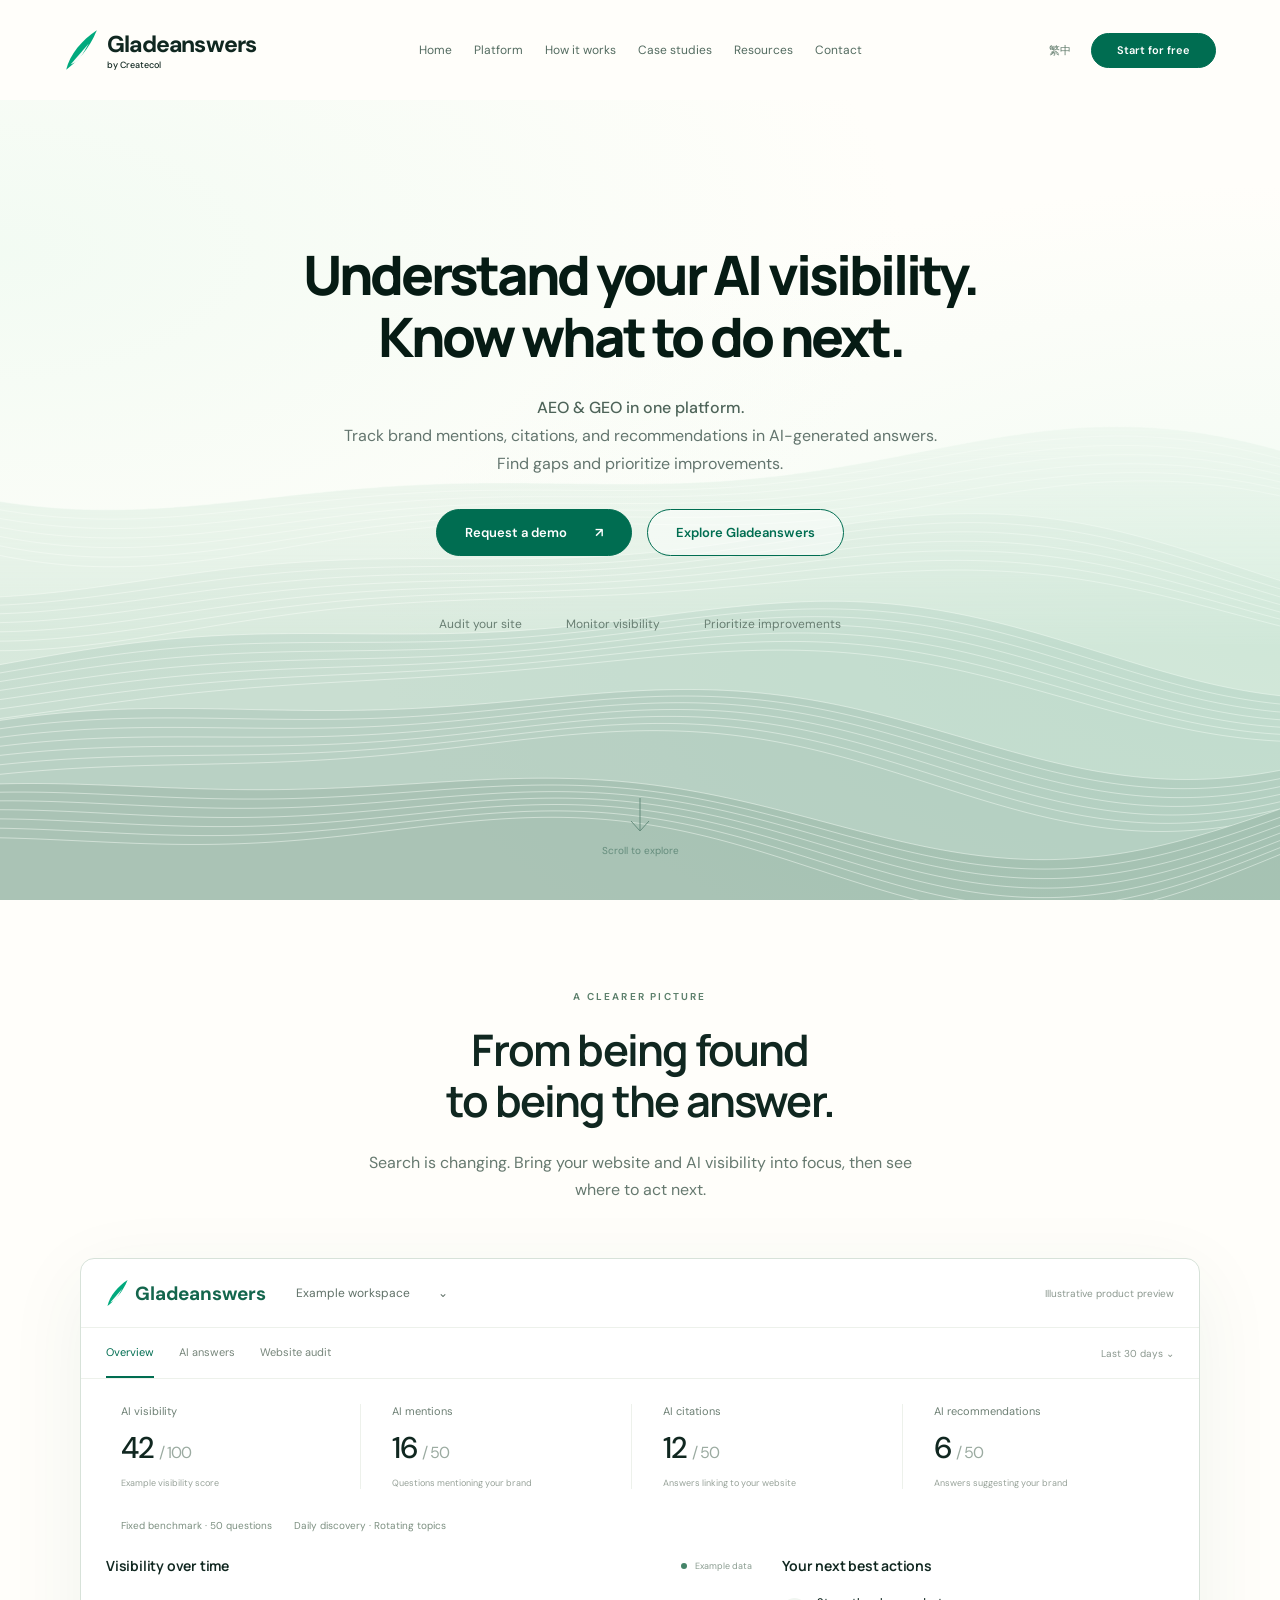
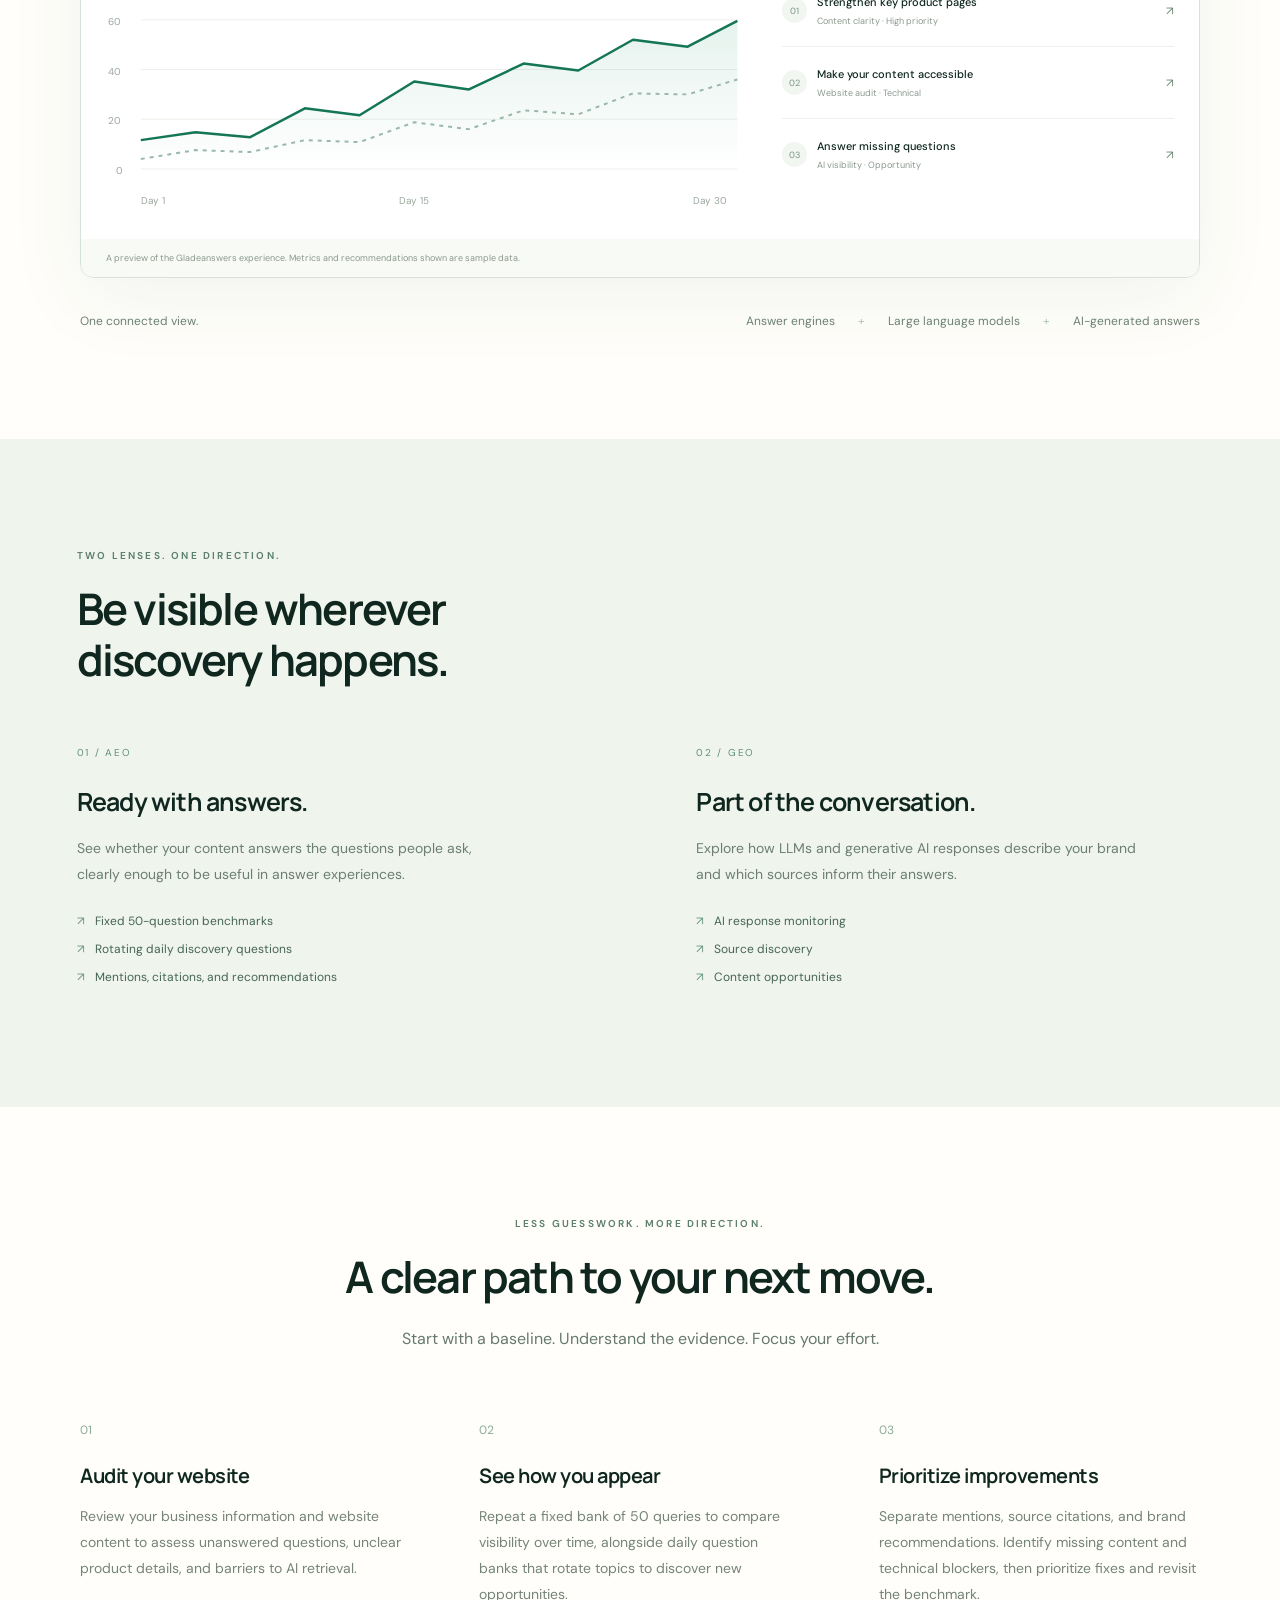
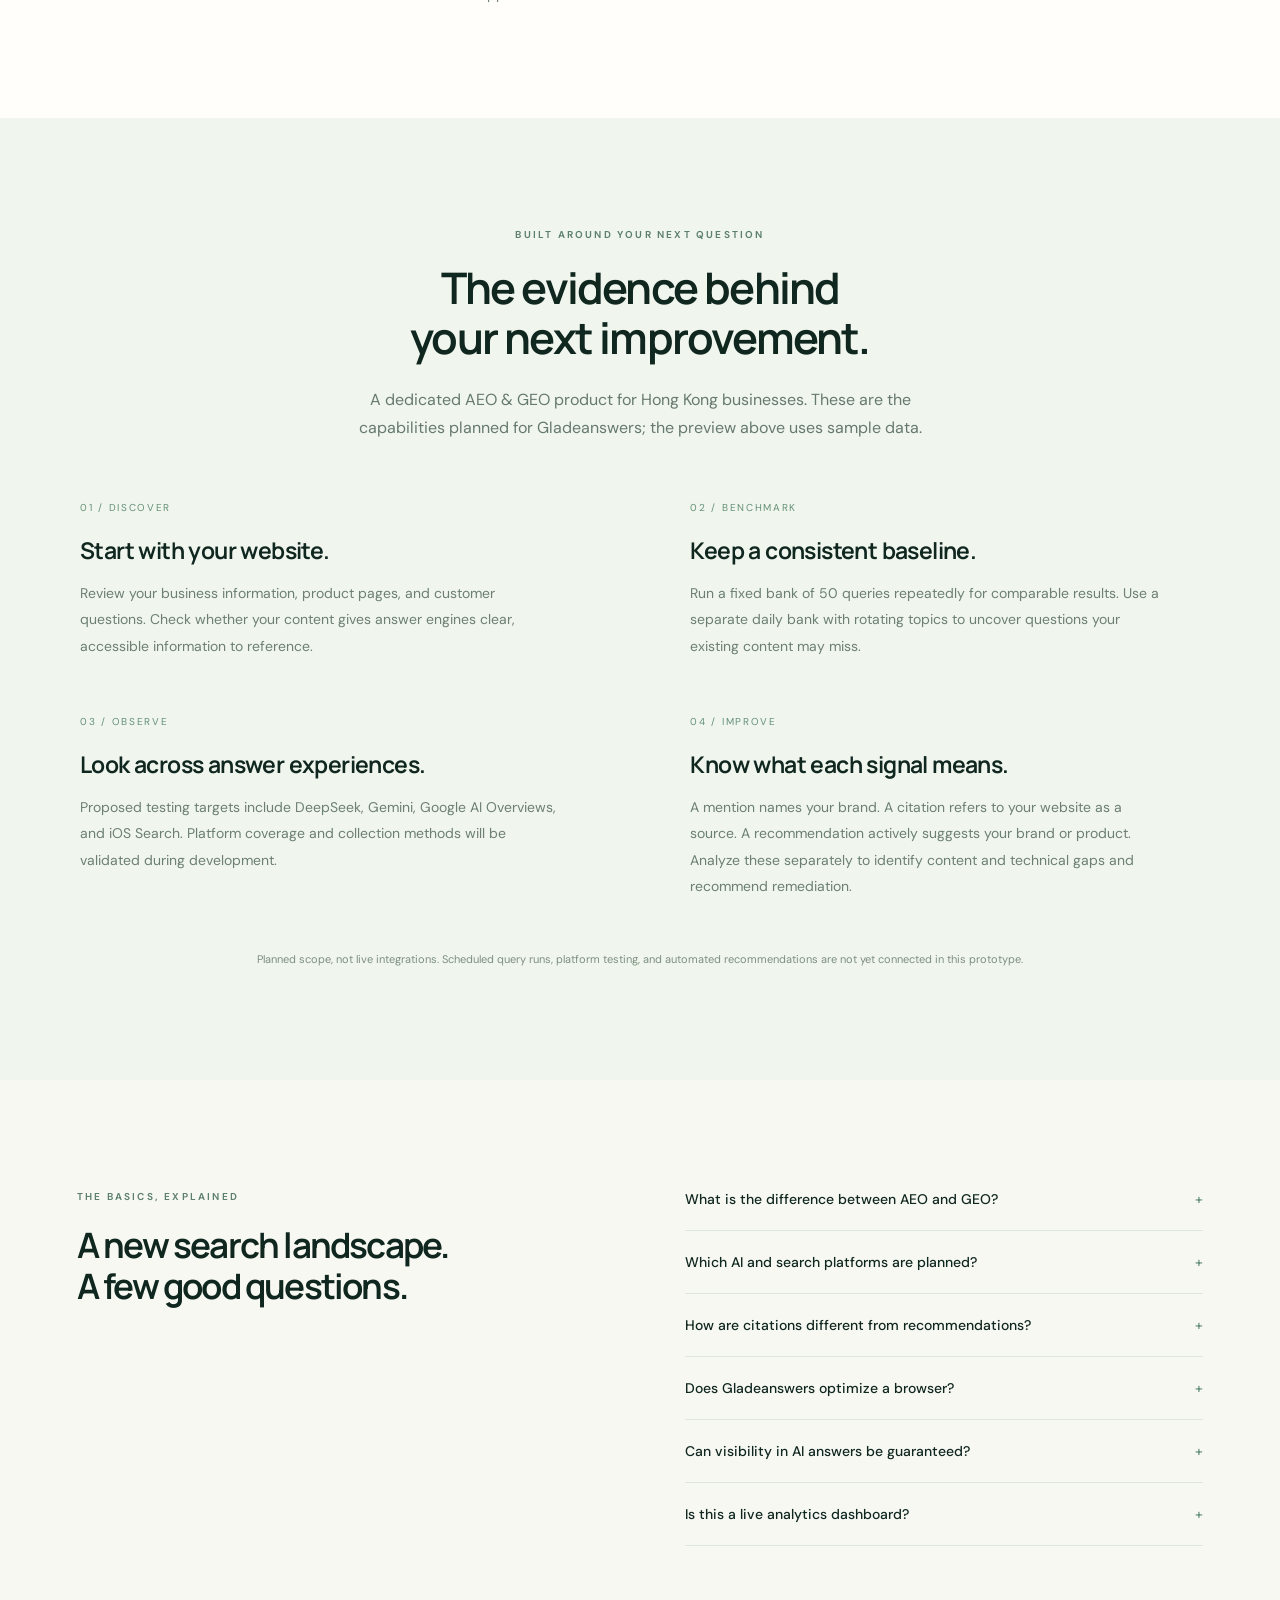
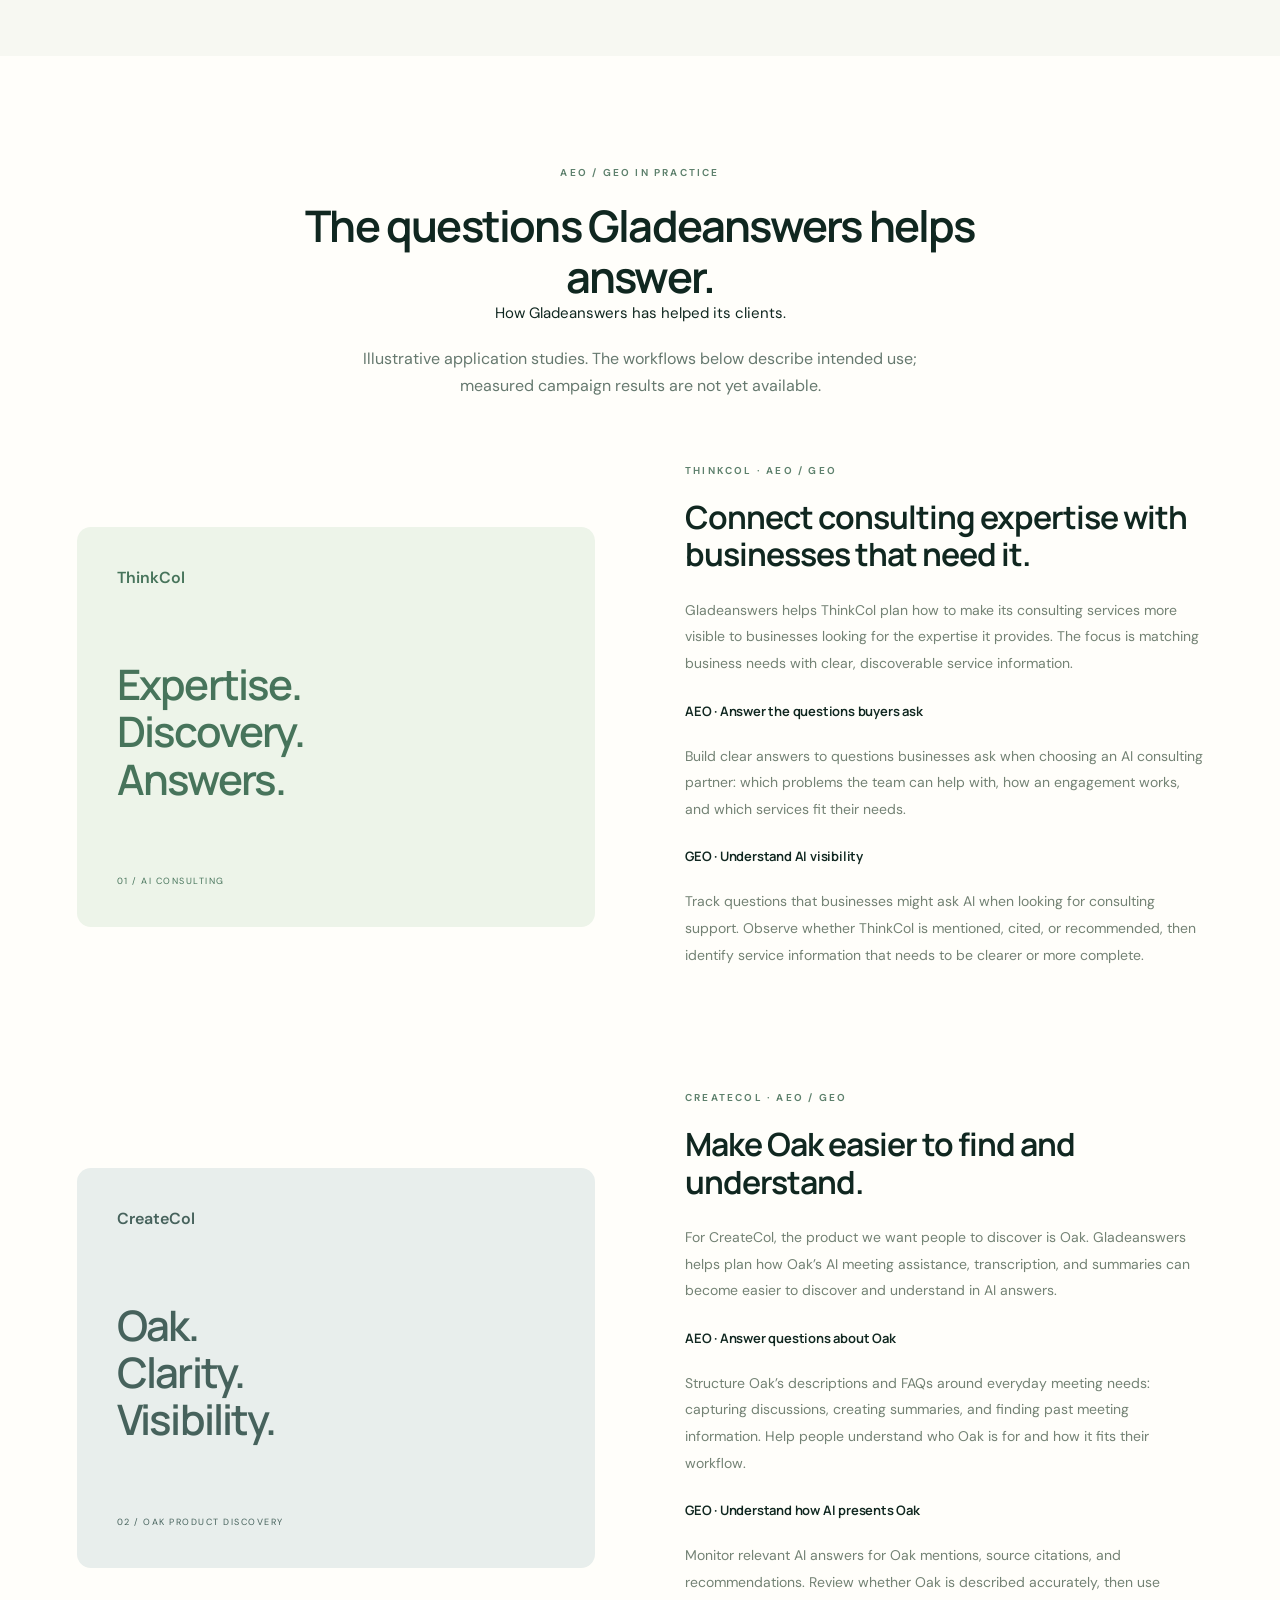
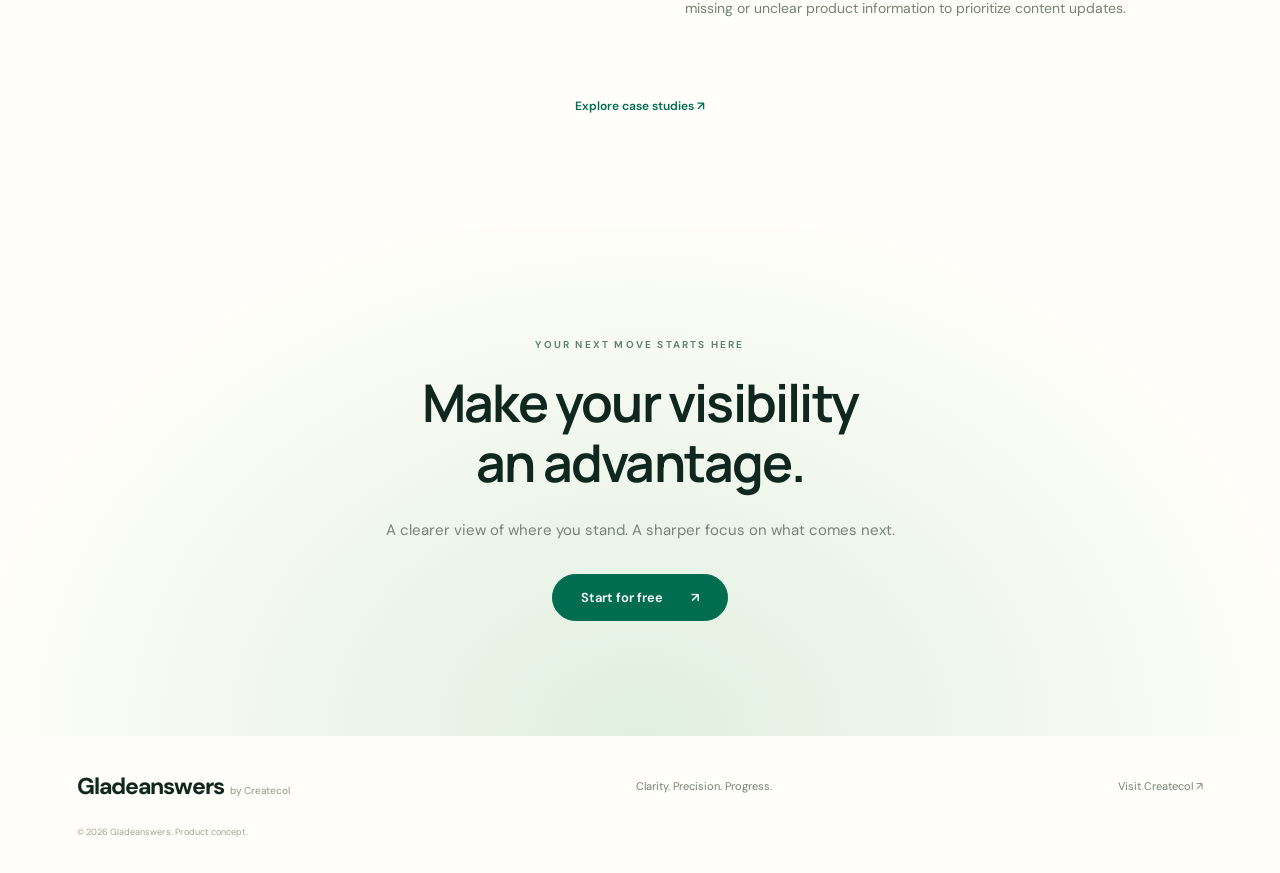
==== commit 102e2aed: "Add files via upload" ====
--- a/index.html
+++ b/index.html
@@ -1,12 +1,12 @@
 <!doctype html>
-<html lang="en"><head><meta charset="UTF-8"><meta name="viewport" content="width=device-width, initial-scale=1"><meta name="theme-color" content="#006b50"><meta name="description" content="Blade brings SEO, AEO and GEO into one clear view. Understand your visibility across search engines, LLMs and AI-generated answers, and prioritize what to improve."><title>Blade — Understand your AI visibility</title><link rel="stylesheet" href="styles.css"><script src="app.js" defer></script><script src="i18n.js" defer></script></head>
-<body><header class="header"><a class="brand" href="#home" aria-label="Blade home"><svg viewBox="0 0 48 58" aria-hidden="true"><path d="M45 2C35 28 17 46 3 56 8 35 24 16 45 2Z" fill="currentColor"/><path d="M9 49 34 20 20 44Z" fill="#f6fcf8"/></svg><span>Blade <small>by Createcol</small></span></a><button class="menu-toggle" aria-expanded="false" aria-controls="navigation" aria-label="Open navigation">☰</button><nav id="navigation" aria-label="Main navigation"><a href="#home">Home</a><a href="#platform">Platform</a><a href="#how-it-works">How it works</a><a href="case-studies.html">Case studies</a><a href="#resources">Resources</a><a href="#contact">Contact</a></nav><button class="language-toggle" type="button" aria-label="Switch language" aria-pressed="false">繁中</button><button class="button small" data-action="start">Start for free</button></header>
-<main><section class="hero" id="home"><canvas id="hills" aria-hidden="true"></canvas><div class="hero-copy"><h1>Understand your AI visibility.<br> Know what to do next.</h1><p class="hero-subtext"><strong>SEO, AEO &amp; GEO in one platform.</strong><br>Track search-engine visibility, LLM mentions, and AI-generated answers.<br class="desktop-break"> Find gaps and prioritize improvements.</p><div class="actions"><button class="button" data-action="demo">Request a demo <span aria-hidden="true">↗</span></button><a class="button secondary" href="#platform">Explore Blade</a></div><div class="trust-row"><p>Experience behind Blade · Selected ThinkCol clients</p><div class="client-names" aria-label="Selected clients listed by ThinkCol"><span>Lenovo</span><span>A.S. Watson</span><span>Swire Properties</span><span>AXA</span><span>HKSTP</span></div><small>ThinkCol client experience. These are not Blade customer endorsements.</small></div><div class="hero-benefits"><span>Audit your site</span><span>Monitor visibility</span><span>Prioritize improvements</span></div></div><a class="scroll-cue" href="#platform"><svg width="22" height="38" viewBox="0 0 22 38" fill="none" aria-hidden="true"><path d="M11 1v32M2 24l9 10 9-10" stroke="currentColor" stroke-width="1"/></svg><span>Scroll to explore</span></a></section>
-<section class="platform section" id="platform"><div class="section-heading"><p class="eyebrow">A CLEARER PICTURE</p><h2>From being found<br>to being the answer.</h2><p>Search is changing. Bring your website and AI visibility into focus, then see where to act next.</p></div><div class="product-window"><div class="window-top"><a class="mini-brand" href="#home" aria-label="Blade home"><svg viewBox="0 0 48 58" aria-hidden="true"><path d="M45 2C35 28 17 46 3 56 8 35 24 16 45 2Z" fill="currentColor"/><path d="M9 49 34 20 20 44Z" fill="#f6fcf8"/></svg><span>Blade</span></a><span class="workspace">Example workspace <span>⌄</span></span><span class="demo-label">Illustrative product preview</span></div><div class="product-toolbar"><div class="tabs" role="tablist" aria-label="Visibility channel"><button role="tab" id="tab-overview" aria-selected="true" aria-controls="dashboard" data-tab="overview">Overview</button><button role="tab" id="tab-search" aria-selected="false" aria-controls="dashboard" data-tab="search" tabindex="-1">Search</button><button role="tab" id="tab-ai" aria-selected="false" aria-controls="dashboard" data-tab="ai" tabindex="-1">AI answers</button><button role="tab" id="tab-audit" aria-selected="false" aria-controls="dashboard" data-tab="audit" tabindex="-1">Website audit</button></div><span>Last 30 days ⌄</span></div><div id="dashboard" role="tabpanel" aria-labelledby="tab-overview"><div class="metrics"><div><span>Search visibility</span><strong id="metric-one">42<span>/ 100</span></strong><small>Example visibility score</small></div><div><span>AI mentions</span><strong id="metric-two">16<span>/ 50</span></strong><small>Questions mentioning your brand</small></div><div><span>AI citations</span><strong id="metric-three">12<span>/ 50</span></strong><small>Answers linking to your website</small></div><div><span>AI recommendations</span><strong id="metric-four">6<span>/ 50</span></strong><small>Answers suggesting your brand</small></div></div><div class="benchmark-context"><span>Fixed benchmark · 50 questions</span><span>Daily discovery · Rotating topics</span></div><div class="dashboard-grid"><div class="chart-panel"><div class="panel-heading"><h3 id="chart-title">Visibility over time</h3><span><i></i> Example data</span></div><svg class="chart" viewBox="0 0 650 225" role="img" aria-label="Illustrative visibility trend increasing over 30 days"><defs><linearGradient id="area" x1="0" y1="0" x2="0" y2="1"><stop offset="0%" stop-color="#70b99b" stop-opacity=".18"/><stop offset="100%" stop-color="#70b99b" stop-opacity="0"/></linearGradient></defs><g class="grid-lines"><path d="M35 30H635M35 80H635M35 130H635M35 180H635"/></g><g class="axis-labels"><text x="2" y="35">60</text><text x="2" y="85">40</text><text x="2" y="135">20</text><text x="10" y="185">0</text><text x="35" y="215">Day 1</text><text x="295" y="215">Day 15</text><text x="590" y="215">Day 30</text></g><path d="M35 151 90 143 145 148 200 119 255 126 310 92 365 100 420 74 475 81 530 50 585 57 635 31V180H35Z" fill="url(#area)"/><path class="trend" d="M35 151 90 143 145 148 200 119 255 126 310 92 365 100 420 74 475 81 530 50 585 57 635 31"/><path d="M35 170 90 161 145 163 200 151 255 153 310 133 365 140 420 121 475 125 530 104 585 105 635 90" fill="none" stroke="#9ab8aa" stroke-width="2" stroke-dasharray="4 5"/></svg></div><div class="priorities"><h3 id="actions-title">Your next best actions</h3><div><span class="priority-number">01</span><p><strong id="action-one">Strengthen key product pages</strong><small>Content clarity · High priority</small></p><span>↗</span></div><div><span class="priority-number">02</span><p><strong id="action-two">Make your content accessible</strong><small>Website audit · Technical</small></p><span>↗</span></div><div><span class="priority-number">03</span><p><strong id="action-three">Answer missing questions</strong><small>AI visibility · Opportunity</small></p><span>↗</span></div></div></div></div><div class="window-footer">A preview of the Blade experience. Metrics and recommendations shown are sample data.</div></div><div class="channel-row"><span>One connected view.</span><p>Search engines <b>+</b> Large language models <b>+</b> AI-generated answers</p></div></section>
-<section class="coverage section"><div class="section-heading left"><p class="eyebrow">THREE LENSES. ONE DIRECTION.</p><h2>Be visible wherever<br>discovery happens.</h2></div><div class="coverage-grid"><article><span class="index">01 / SEO</span><h3>Found in search.</h3><p>Understand the website signals that help search engines discover, read, and understand your pages.</p><ul><li>Crawlable website structure</li><li>Keyword and business-information discovery</li><li>Search Console-informed audits</li></ul></article><article><span class="index">02 / AEO</span><h3>Ready with answers.</h3><p>See whether your content answers the questions people ask, clearly enough to be useful in answer experiences.</p><ul><li>Fixed 50-question benchmarks</li><li>Rotating daily discovery questions</li><li>Mentions, citations, and recommendations</li></ul></article><article><span class="index">03 / GEO</span><h3>Part of the conversation.</h3><p>Explore how LLMs and generative AI responses describe your brand and which sources inform their answers.</p><ul><li>AI response monitoring</li><li>Source discovery</li><li>Content opportunities</li></ul></article></div></section>
-<section class="workflow section" id="how-it-works"><div class="section-heading"><p class="eyebrow">LESS GUESSWORK. MORE DIRECTION.</p><h2>A clear path to your next move.</h2><p>Start with a baseline. Understand the evidence. Focus your effort.</p></div><div class="steps"><article><span>01</span><h3>Audit your website</h3><p>Combine Search Console insights, keyword discovery, and business information to assess content gaps, technical issues, and crawlable website structure.</p></article><article><span>02</span><h3>See how you appear</h3><p>Repeat a fixed bank of 50 queries to compare visibility over time, alongside daily question banks that rotate topics to discover new opportunities.</p></article><article><span>03</span><h3>Prioritize improvements</h3><p>Separate mentions, source citations, and brand recommendations. Identify missing content and technical blockers, then prioritize fixes and revisit the benchmark.</p></article></div></section>
-<section class="capabilities section" id="capabilities"><div class="section-heading"><p class="eyebrow">BUILT AROUND YOUR NEXT QUESTION</p><h2>The evidence behind<br>your next improvement.</h2><p>A dedicated SEO, AEO &amp; GEO product for Hong Kong businesses. These are the capabilities planned for Blade; the preview above uses sample data.</p></div><div class="capability-grid"><article><span class="index">01 / DISCOVER</span><h3>Start with your website.</h3><p>Bring together Google Search Console insights, relevant keywords, and business information. Review whether your website clearly explains your products and whether bots can discover that information.</p></article><article><span class="index">02 / BENCHMARK</span><h3>Keep a consistent baseline.</h3><p>Run a fixed bank of 50 queries repeatedly for comparable results. Use a separate daily bank with rotating topics to uncover questions your existing content may miss.</p></article><article><span class="index">03 / OBSERVE</span><h3>Look across answer experiences.</h3><p>Proposed testing targets include DeepSeek, Gemini, Google AI Overviews, and iOS Search. Platform coverage and collection methods will be validated during development.</p></article><article><span class="index">04 / IMPROVE</span><h3>Know what each signal means.</h3><p>A mention names your brand. A citation refers to your website as a source. A recommendation actively suggests your brand or product. Analyze these separately to identify content and technical gaps and recommend remediation.</p></article></div><p class="capability-note">Planned scope, not live integrations. Search Console connection, scheduled query runs, platform testing, and automated recommendations are not yet connected in this prototype.</p></section>
-<section class="resources section" id="resources"><div><p class="eyebrow">THE BASICS, EXPLAINED</p><h2>A new search landscape.<br>A few good questions.</h2></div><div class="faq"><details><summary>What is the difference between SEO, AEO, and GEO?</summary><p>SEO focuses on visibility in search engines. AEO focuses on content that helps answer engines respond to questions. GEO focuses on how brands and content appear in generative AI responses. The areas overlap, so Blade brings them into one view.</p></details><details><summary>Which AI and search platforms are planned?</summary><p>The proposed testing scope includes DeepSeek, Gemini, Google AI Overviews, and iOS Search. These are development targets rather than currently supported integrations. Coverage will be confirmed as the product is built.</p></details><details><summary>How are citations different from recommendations?</summary><p>A citation uses your website as a source. A recommendation suggests your business or product as an option. A brand can be cited without being recommended, so Blade’s planned analysis treats them separately.</p></details><details><summary>Does Blade optimize a browser?</summary><p>Browsers are the tools people use to access the web. Blade focuses on the search results, LLM responses, and AI-generated answers people encounter, and the website content that supports them.</p></details><details><summary>Can visibility in AI answers be guaranteed?</summary><p>No. Responses vary by model, question, time, and context. Consistent questions and repeated observations can help you understand patterns and prioritize improvements.</p></details><details><summary>Is this a live analytics dashboard?</summary><p>This website currently presents a product prototype. The dashboard uses illustrative data. Live tracking, accounts, and connected data will be added as the product is developed.</p></details></div></section>
-<section class="case-teaser section"><div><p class="eyebrow">EXPERIENCE IN HONG KONG</p><h2>Built on practical<br>AI experience.</h2><p>Explore CreateCol, ThinkCol, and Oak work in knowledge retrieval, multilingual search, and customer conversations. Related experience for the team behind Blade.</p><a class="button secondary" href="case-studies.html">Explore case studies <span aria-hidden="true">↗</span></a></div><a class="case-teaser-card" href="case-studies.html"><span class="index">KNOWLEDGE → ANSWERS</span><h3>Make information<br>easier to find.</h3><p>Three perspectives on how AI understands, retrieves, and uses information.</p><span class="text-link">See the work ↗</span></a></section><section class="contact section" id="contact"><p class="eyebrow">YOUR NEXT MOVE STARTS HERE</p><h2>Make your visibility<br>an advantage.</h2><p>A clearer view of where you stand. A sharper focus on what comes next.</p><button class="button" data-action="start">Start for free <span>↗</span></button></section></main>
-<footer><a class="brand" href="#home"><span>Blade <small>by Createcol</small></span></a><p>Clarity. Precision. Progress.</p><a href="https://www.createcol.com/" target="_blank" rel="noopener">Visit Createcol ↗</a><small>© <span id="year"></span> Blade. Product concept.</small></footer>
-<dialog id="action-dialog" aria-labelledby="dialog-title"><button class="close-dialog" aria-label="Close dialog">×</button><p class="eyebrow">BLADE / EARLY PREVIEW</p><h2 id="dialog-title"></h2><p id="dialog-description"></p><form id="interest-form"><label for="email">Work email</label><input id="email" name="email" type="email" placeholder="you@company.com" required autocomplete="email"><button class="button" type="submit">Preview next step ↗</button><p class="form-note">Prototype only. No email is sent or stored.</p></form><p id="form-result" role="status" hidden></p></dialog></body></html>
+<html lang="en"><head><meta charset="UTF-8"><meta name="viewport" content="width=device-width, initial-scale=1"><meta name="theme-color" content="#006b50"><meta name="description" content="Gladeanswers brings AEO and GEO into one clear view. Understand your visibility across answer engines, LLMs and AI-generated answers, and prioritize what to improve."><title>Gladeanswers — Understand your AI visibility</title><link rel="icon" type="image/svg+xml" href="favicon.svg"><link rel="stylesheet" href="styles.css"><script src="app.js" defer></script><script src="i18n.js" defer></script></head>
+<body><header class="header"><a class="brand" href="#home" aria-label="Gladeanswers home"><svg viewBox="0 0 48 58" aria-hidden="true"><path d="M45 2C35 28 17 46 3 56 8 35 24 16 45 2Z" fill="currentColor"/><path d="M9 49 34 20 20 44Z" fill="#f6fcf8"/></svg><span>Gladeanswers <small>by Createcol</small></span></a><button class="menu-toggle" aria-expanded="false" aria-controls="navigation" aria-label="Open navigation">☰</button><nav id="navigation" aria-label="Main navigation"><a href="#home">Home</a><a href="#platform">Platform</a><a href="#how-it-works">How it works</a><a href="case-studies.html">Case studies</a><a href="#resources">Resources</a><a href="#contact">Contact</a></nav><div class="header-actions"><button class="language-toggle" type="button" aria-label="Switch language" aria-pressed="false">繁中</button><button class="button small" data-action="start">Start for free</button></div></header>
+<main><section class="hero" id="home"><canvas id="hills" aria-hidden="true"></canvas><div class="hero-copy"><h1>Understand your AI visibility.<br> Know what to do next.</h1><p class="hero-subtext"><strong>AEO &amp; GEO in one platform.</strong><br>Track brand mentions, citations, and recommendations in AI-generated answers.<br class="desktop-break"> Find gaps and prioritize improvements.</p><div class="actions"><button class="button" data-action="demo">Request a demo <span aria-hidden="true">↗</span></button><a class="button secondary" href="#platform">Explore Gladeanswers</a></div><div class="hero-benefits"><span>Audit your site</span><span>Monitor visibility</span><span>Prioritize improvements</span></div></div><a class="scroll-cue" href="#platform"><svg width="22" height="38" viewBox="0 0 22 38" fill="none" aria-hidden="true"><path d="M11 1v32M2 24l9 10 9-10" stroke="currentColor" stroke-width="1"/></svg><span>Scroll to explore</span></a></section>
+<section class="platform section" id="platform"><div class="section-heading"><p class="eyebrow">A CLEARER PICTURE</p><h2>From being found<br>to being the answer.</h2><p>Search is changing. Bring your website and AI visibility into focus, then see where to act next.</p></div><div class="product-window"><div class="window-top"><a class="mini-brand" href="#home" aria-label="Gladeanswers home"><svg viewBox="0 0 48 58" aria-hidden="true"><path d="M45 2C35 28 17 46 3 56 8 35 24 16 45 2Z" fill="currentColor"/><path d="M9 49 34 20 20 44Z" fill="#f6fcf8"/></svg><span>Gladeanswers</span></a><span class="workspace">Example workspace <span>⌄</span></span><span class="demo-label">Illustrative product preview</span></div><div class="product-toolbar"><div class="tabs" role="tablist" aria-label="Visibility channel"><button role="tab" id="tab-overview" aria-selected="true" aria-controls="dashboard" data-tab="overview">Overview</button><button role="tab" id="tab-ai" aria-selected="false" aria-controls="dashboard" data-tab="ai" tabindex="-1">AI answers</button><button role="tab" id="tab-audit" aria-selected="false" aria-controls="dashboard" data-tab="audit" tabindex="-1">Website audit</button></div><span>Last 30 days ⌄</span></div><div id="dashboard" role="tabpanel" aria-labelledby="tab-overview"><div class="metrics"><div><span>AI visibility</span><strong id="metric-one">42<span>/ 100</span></strong><small>Example visibility score</small></div><div><span>AI mentions</span><strong id="metric-two">16<span>/ 50</span></strong><small>Questions mentioning your brand</small></div><div><span>AI citations</span><strong id="metric-three">12<span>/ 50</span></strong><small>Answers linking to your website</small></div><div><span>AI recommendations</span><strong id="metric-four">6<span>/ 50</span></strong><small>Answers suggesting your brand</small></div></div><div class="benchmark-context"><span>Fixed benchmark · 50 questions</span><span>Daily discovery · Rotating topics</span></div><div class="dashboard-grid"><div class="chart-panel"><div class="panel-heading"><h3 id="chart-title">Visibility over time</h3><span><i></i> Example data</span></div><svg class="chart" viewBox="0 0 650 225" role="img" aria-label="Illustrative visibility trend increasing over 30 days"><defs><linearGradient id="area" x1="0" y1="0" x2="0" y2="1"><stop offset="0%" stop-color="#70b99b" stop-opacity=".18"/><stop offset="100%" stop-color="#70b99b" stop-opacity="0"/></linearGradient></defs><g class="grid-lines"><path d="M35 30H635M35 80H635M35 130H635M35 180H635"/></g><g class="axis-labels"><text x="2" y="35">60</text><text x="2" y="85">40</text><text x="2" y="135">20</text><text x="10" y="185">0</text><text x="35" y="215">Day 1</text><text x="295" y="215">Day 15</text><text x="590" y="215">Day 30</text></g><path d="M35 151 90 143 145 148 200 119 255 126 310 92 365 100 420 74 475 81 530 50 585 57 635 31V180H35Z" fill="url(#area)"/><path class="trend" d="M35 151 90 143 145 148 200 119 255 126 310 92 365 100 420 74 475 81 530 50 585 57 635 31"/><path d="M35 170 90 161 145 163 200 151 255 153 310 133 365 140 420 121 475 125 530 104 585 105 635 90" fill="none" stroke="#9ab8aa" stroke-width="2" stroke-dasharray="4 5"/></svg></div><div class="priorities"><h3 id="actions-title">Your next best actions</h3><div><span class="priority-number">01</span><p><strong id="action-one">Strengthen key product pages</strong><small>Content clarity · High priority</small></p><span>↗</span></div><div><span class="priority-number">02</span><p><strong id="action-two">Make your content accessible</strong><small>Website audit · Technical</small></p><span>↗</span></div><div><span class="priority-number">03</span><p><strong id="action-three">Answer missing questions</strong><small>AI visibility · Opportunity</small></p><span>↗</span></div></div></div></div><div class="window-footer">A preview of the Gladeanswers experience. Metrics and recommendations shown are sample data.</div></div><div class="channel-row"><span>One connected view.</span><p>Answer engines <b>+</b> Large language models <b>+</b> AI-generated answers</p></div></section>
+<section class="coverage section"><div class="section-heading left"><p class="eyebrow">TWO LENSES. ONE DIRECTION.</p><h2>Be visible wherever<br>discovery happens.</h2></div><div class="coverage-grid"><article><span class="index">01 / AEO</span><h3>Ready with answers.</h3><p>See whether your content answers the questions people ask, clearly enough to be useful in answer experiences.</p><ul><li>Fixed 50-question benchmarks</li><li>Rotating daily discovery questions</li><li>Mentions, citations, and recommendations</li></ul></article><article><span class="index">02 / GEO</span><h3>Part of the conversation.</h3><p>Explore how LLMs and generative AI responses describe your brand and which sources inform their answers.</p><ul><li>AI response monitoring</li><li>Source discovery</li><li>Content opportunities</li></ul></article></div></section>
+<section class="workflow section" id="how-it-works"><div class="section-heading"><p class="eyebrow">LESS GUESSWORK. MORE DIRECTION.</p><h2>A clear path to your next move.</h2><p>Start with a baseline. Understand the evidence. Focus your effort.</p></div><div class="steps"><article><span>01</span><h3>Audit your website</h3><p>Review your business information and website content to assess unanswered questions, unclear product details, and barriers to AI retrieval.</p></article><article><span>02</span><h3>See how you appear</h3><p>Repeat a fixed bank of 50 queries to compare visibility over time, alongside daily question banks that rotate topics to discover new opportunities.</p></article><article><span>03</span><h3>Prioritize improvements</h3><p>Separate mentions, source citations, and brand recommendations. Identify missing content and technical blockers, then prioritize fixes and revisit the benchmark.</p></article></div></section>
+<section class="capabilities section" id="capabilities"><div class="section-heading"><p class="eyebrow">BUILT AROUND YOUR NEXT QUESTION</p><h2>The evidence behind<br>your next improvement.</h2><p>A dedicated AEO &amp; GEO product for Hong Kong businesses. These are the capabilities planned for Gladeanswers; the preview above uses sample data.</p></div><div class="capability-grid"><article><span class="index">01 / DISCOVER</span><h3>Start with your website.</h3><p>Review your business information, product pages, and customer questions. Check whether your content gives answer engines clear, accessible information to reference.</p></article><article><span class="index">02 / BENCHMARK</span><h3>Keep a consistent baseline.</h3><p>Run a fixed bank of 50 queries repeatedly for comparable results. Use a separate daily bank with rotating topics to uncover questions your existing content may miss.</p></article><article><span class="index">03 / OBSERVE</span><h3>Look across answer experiences.</h3><p>Proposed testing targets include DeepSeek, Gemini, Google AI Overviews, and iOS Search. Platform coverage and collection methods will be validated during development.</p></article><article><span class="index">04 / IMPROVE</span><h3>Know what each signal means.</h3><p>A mention names your brand. A citation refers to your website as a source. A recommendation actively suggests your brand or product. Analyze these separately to identify content and technical gaps and recommend remediation.</p></article></div><p class="capability-note">Planned scope, not live integrations. Scheduled query runs, platform testing, and automated recommendations are not yet connected in this prototype.</p></section>
+<section class="resources section" id="resources"><div><p class="eyebrow">THE BASICS, EXPLAINED</p><h2>A new search landscape.<br>A few good questions.</h2></div><div class="faq"><details><summary>What is the difference between AEO and GEO?</summary><p>AEO focuses on content that helps answer engines respond to questions. GEO focuses on how brands and content appear in generative AI responses. The two overlap, so Gladeanswers brings them into one view.</p></details><details><summary>Which AI and search platforms are planned?</summary><p>The proposed testing scope includes DeepSeek, Gemini, Google AI Overviews, and iOS Search. These are development targets rather than currently supported integrations. Coverage will be confirmed as the product is built.</p></details><details><summary>How are citations different from recommendations?</summary><p>A citation uses your website as a source. A recommendation suggests your business or product as an option. A brand can be cited without being recommended, so Gladeanswers’s planned analysis treats them separately.</p></details><details><summary>Does Gladeanswers optimize a browser?</summary><p>Browsers are the tools people use to access the web. Gladeanswers focuses on LLM responses, AI-generated answers, and the website content that supports them.</p></details><details><summary>Can visibility in AI answers be guaranteed?</summary><p>No. Responses vary by model, question, time, and context. Consistent questions and repeated observations can help you understand patterns and prioritize improvements.</p></details><details><summary>Is this a live analytics dashboard?</summary><p>This website currently presents a product prototype. The dashboard uses illustrative data. Live tracking, accounts, and connected data will be added as the product is developed.</p></details></div></section>
+<section class="homepage-cases section" id="case-studies"><div class="section-heading"><p class="eyebrow">AEO / GEO IN PRACTICE</p><h2>The questions Gladeanswers helps answer.</h2><p>How Gladeanswers has helped its clients.</p><p class="case-disclosure">Illustrative application studies. The workflows below describe intended use; measured campaign results are not yet available.</p></div><article class="case-study"><div class="case-art art-one"><span>ThinkCol</span><strong>Expertise.<br>Discovery.<br>Answers.</strong><span>01 / AI CONSULTING</span></div><div class="case-body"><p class="eyebrow">THINKCOL · AEO / GEO</p><h2>Connect consulting expertise with businesses that need it.</h2><p>Gladeanswers helps ThinkCol plan how to make its consulting services more visible to businesses looking for the expertise it provides. The focus is matching business needs with clear, discoverable service information.</p><h3>AEO · Answer the questions buyers ask</h3><p>Build clear answers to questions businesses ask when choosing an AI consulting partner: which problems the team can help with, how an engagement works, and which services fit their needs.</p><h3>GEO · Understand AI visibility</h3><p>Track questions that businesses might ask AI when looking for consulting support. Observe whether ThinkCol is mentioned, cited, or recommended, then identify service information that needs to be clearer or more complete.</p></div></article><article class="case-study"><div class="case-art art-two"><span>CreateCol</span><strong>Oak.<br>Clarity.<br>Visibility.</strong><span>02 / OAK PRODUCT DISCOVERY</span></div><div class="case-body"><p class="eyebrow">CREATECOL · AEO / GEO</p><h2>Make Oak easier to find and understand.</h2><p>For CreateCol, the product we want people to discover is Oak. Gladeanswers helps plan how Oak’s AI meeting assistance, transcription, and summaries can become easier to discover and understand in AI answers.</p><h3>AEO · Answer questions about Oak</h3><p>Structure Oak’s descriptions and FAQs around everyday meeting needs: capturing discussions, creating summaries, and finding past meeting information. Help people understand who Oak is for and how it fits their workflow.</p><h3>GEO · Understand how AI presents Oak</h3><p>Monitor relevant AI answers for Oak mentions, source citations, and recommendations. Review whether Oak is described accurately, then use missing or unclear product information to prioritize content updates.</p></div></article><div class="case-page-link"><a class="text-link" href="case-studies.html">Explore case studies ↗</a></div></section><section class="contact section" id="contact"><p class="eyebrow">YOUR NEXT MOVE STARTS HERE</p><h2>Make your visibility<br>an advantage.</h2><p>A clearer view of where you stand. A sharper focus on what comes next.</p><button class="button" data-action="start">Start for free <span>↗</span></button></section></main>
+<footer><a class="brand" href="#home"><span>Gladeanswers <small>by Createcol</small></span></a><p>Clarity. Precision. Progress.</p><a href="https://www.createcol.com/" target="_blank" rel="noopener">Visit Createcol ↗</a><small>© <span id="year"></span> Gladeanswers. Product concept.</small></footer>
+<dialog id="action-dialog" aria-labelledby="dialog-title"><button class="close-dialog" aria-label="Close dialog">×</button><p class="eyebrow">GLADEANSWERS / EARLY PREVIEW</p><h2 id="dialog-title"></h2><p id="dialog-description"></p><form id="interest-form"><label for="email">Work email</label><input id="email" name="email" type="email" placeholder="you@company.com" required autocomplete="email"><button class="button" type="submit">Preview next step ↗</button><p class="form-note">Prototype only. No email is sent or stored.</p></form><p id="form-result" role="status" hidden></p></dialog></body></html>
--- a/styles.css
+++ b/styles.css
@@ -6,6 +6,19 @@
 .mini-brand{display:inline-flex;align-items:center;gap:6px;white-space:nowrap}.mini-brand svg{width:23px;height:28px;color:#00a97d;flex-shrink:0}.metrics{grid-template-columns:repeat(4,minmax(0,1fr));gap:16px}.benchmark-context{display:flex;gap:22px;flex-wrap:wrap;padding:0 15px 24px;color:#7c8f80;font-size:10px}.capabilities{background:#f0f5ee}.capability-grid{max-width:1120px;margin:auto;display:grid;grid-template-columns:1fr 1fr;column-gap:9%;row-gap:50px}.capability-grid h3{font-size:23px;margin:18px 0 14px;letter-spacing:-.6px}.capability-grid p{color:#6c7f71;line-height:1.9;font-size:14px;max-width:480px}.capability-note{max-width:800px;text-align:center;margin:50px auto 0;font-size:11px;line-height:1.8;color:#7d8f7f}@media(max-width:850px){.metrics{gap:8px}.metrics>div{padding:0 8px}.metrics strong{font-size:26px}.metrics small{line-height:1.6}}@media(max-width:600px){.mini-brand svg{width:19px;height:24px}.metrics{grid-template-columns:repeat(2,minmax(0,1fr));gap:24px 14px}.metrics>div:nth-child(2){border-right:0}.metrics>div>span{font-size:10px}.metrics small{font-size:8px}.benchmark-context{padding:0 5px 25px;gap:8px;flex-direction:column;font-size:9px}.capability-grid{grid-template-columns:1fr;gap:35px}.capability-grid h3{font-size:22px}.capability-note{text-align:left;margin-top:35px}}
 
 /* Bilingual navigation, attributed experience and case studies */
-.language-toggle{border:0;background:transparent;color:#5d7868;font-size:11px;cursor:pointer;padding:8px;white-space:nowrap}.header{gap:18px}.header nav{gap:20px}.trust-row{margin:37px auto 0;color:#8d9990;text-align:center}.trust-row>p{font-size:10px;letter-spacing:.2px}.client-names{display:flex;align-items:center;justify-content:center;gap:35px;margin:18px auto 12px;flex-wrap:wrap;color:#8b968e}.client-names span{font-family:'Manrope',sans-serif;font-size:20px;font-weight:750;letter-spacing:-.7px}.client-names span:nth-child(3){font-size:16px}.trust-row small{font-size:8px;color:#96a096}.hero-benefits{margin-top:32px}.hero canvas{opacity:.19}.case-teaser{display:grid;grid-template-columns:1fr 1fr;gap:12%;align-items:center}.case-teaser>div>p:not(.eyebrow){color:var(--muted);line-height:1.8;font-size:14px;max-width:430px;margin:25px 0}.case-teaser-card{background:#edf3e9;border-radius:15px;padding:45px;min-height:325px;display:flex;flex-direction:column;justify-content:center}.case-teaser-card h3{font-size:35px;letter-spacing:-1px;line-height:1.2;margin:24px 0}.case-teaser-card p{color:#7b8c7b;line-height:1.8;font-size:13px;margin-bottom:25px}.text-link{font-size:12px;color:var(--green);font-weight:600;line-height:1.8}.text-link:hover{text-decoration:underline}.case-hero{padding-top:185px;text-align:center;background:radial-gradient(ellipse at top left,#e4f4e8,transparent 65%),#fffefa}.case-hero h1{font-size:58px;letter-spacing:-2.5px}.case-hero>p:not(.eyebrow){max-width:650px;margin:28px auto 0;line-height:1.9;color:#718575;font-size:16px}.case-hero .case-disclosure{font-size:11px!important;max-width:600px!important;color:#94a08f!important}.case-list{padding-top:30px}.case-study{display:grid;grid-template-columns:1fr 1fr;gap:8%;align-items:center;margin-bottom:100px}.case-study:last-child{margin-bottom:0}.case-art{min-height:400px;border-radius:14px;display:flex;flex-direction:column;justify-content:space-between;padding:40px;background:#edf4e9;color:#47745b}.case-art>span:first-child{font-size:16px;font-weight:600}.case-art>span:last-child{font-size:9px;letter-spacing:1.5px}.case-art strong{font:600 42px/1.12 'Manrope',sans-serif;letter-spacing:-1.8px}.art-two{background:#e8eeec;color:#46625c}.art-three{background:#edf0e2;color:#69734b}.case-body h2{font-size:32px;letter-spacing:-1px}.case-body p:not(.eyebrow){font-size:14px;color:#738274;line-height:1.9;margin:23px 0}.case-body h3{font-size:13px;margin-top:25px}.case-sources{background:#eff4ed}.case-sources h2{font-size:34px}.case-sources>p:not(.eyebrow){max-width:740px;line-height:1.9;color:#718370;font-size:14px;margin:25px 0}.header nav a[href='case-studies.html']{white-space:nowrap}html[lang='zh-Hant'] body{font-family:'DM Sans','PingFang TC','Microsoft JhengHei',sans-serif}html[lang='zh-Hant'] h1,html[lang='zh-Hant'] h2,html[lang='zh-Hant'] h3{font-family:'Manrope','PingFang TC','Microsoft JhengHei',sans-serif;letter-spacing:-.5px}html[lang='zh-Hant'] .hero-subtext{line-height:1.9}html[lang='zh-Hant'] .hero h1{font-size:clamp(34px,4.1vw,60px)}
-@media(max-width:1000px){.header nav{gap:12px;font-size:10px}.header{gap:10px}.client-names{gap:22px}.brand small{display:block}.case-art strong{font-size:34px}}@media(max-width:600px){.header{padding:0 17px;gap:7px}.header>.button{padding:8px 14px}.language-toggle{font-size:10px;padding:7px 3px}.header nav{font-size:14px;gap:20px}.hero{min-height:780px;padding-top:100px;padding-bottom:120px}.hero h1{font-size:33px}.hero-subtext{font-size:12px}.trust-row{margin-top:29px;max-width:340px}.client-names{gap:13px 22px;margin:15px auto 10px}.client-names span{font-size:16px}.client-names span:nth-child(3){font-size:13px}.trust-row small{font-size:7px;line-height:1.7;display:block;max-width:280px;margin:auto}.hero-benefits{margin-top:25px;font-size:8px;gap:17px}.case-teaser,.case-study{grid-template-columns:1fr;gap:35px}.case-teaser-card{padding:30px;min-height:290px}.case-hero{padding-top:140px}.case-hero h1{font-size:38px;letter-spacing:-1.5px}.case-hero>p:not(.eyebrow){font-size:14px}.case-art{min-height:330px;padding:30px}.case-art strong{font-size:38px}.case-study{margin-bottom:65px}.case-body h2{font-size:29px}.case-sources h2{font-size:29px}html[lang='zh-Hant'] .hero h1{font-size:34px}}
-@media(max-height:760px) and (min-width:601px){.hero h1{font-size:45px}.hero-subtext{margin-top:18px;font-size:14px}.hero .actions{margin-top:22px}.trust-row{margin-top:25px}.client-names{margin:12px 0 8px}.hero-benefits{margin-top:22px}.scroll-cue{bottom:22px}}
+.language-toggle{border:0;background:transparent;color:#5d7868;font-size:11px;cursor:pointer;padding:8px;white-space:nowrap}.header{gap:18px}.header nav{gap:20px}.hero-benefits{margin-top:32px}.hero canvas{opacity:.19}.case-teaser{display:grid;grid-template-columns:1fr 1fr;gap:12%;align-items:center}.case-teaser>div>p:not(.eyebrow){color:var(--muted);line-height:1.8;font-size:14px;max-width:430px;margin:25px 0}.case-teaser-card{background:#edf3e9;border-radius:15px;padding:45px;min-height:325px;display:flex;flex-direction:column;justify-content:center}.case-teaser-card h3{font-size:35px;letter-spacing:-1px;line-height:1.2;margin:24px 0}.case-teaser-card p{color:#7b8c7b;line-height:1.8;font-size:13px;margin-bottom:25px}.text-link{font-size:12px;color:var(--green);font-weight:600;line-height:1.8}.text-link:hover{text-decoration:underline}.case-hero{padding-top:185px;text-align:center;background:radial-gradient(ellipse at top left,#e4f4e8,transparent 65%),#fffefa}.case-hero h1{font-size:58px;letter-spacing:-2.5px}.case-hero>p:not(.eyebrow){max-width:650px;margin:28px auto 0;line-height:1.9;color:#718575;font-size:16px}.case-hero .case-disclosure{font-size:11px!important;max-width:600px!important;color:#94a08f!important}.case-list{padding-top:30px}.case-study{display:grid;grid-template-columns:1fr 1fr;gap:8%;align-items:center;margin-bottom:100px}.case-study:last-child{margin-bottom:0}.case-art{min-height:400px;border-radius:14px;display:flex;flex-direction:column;justify-content:space-between;padding:40px;background:#edf4e9;color:#47745b}.case-art>span:first-child{font-size:16px;font-weight:600}.case-art>span:last-child{font-size:9px;letter-spacing:1.5px}.case-art strong{font:600 42px/1.12 'Manrope',sans-serif;letter-spacing:-1.8px}.art-two{background:#e8eeec;color:#46625c}.art-three{background:#edf0e2;color:#69734b}.case-body h2{font-size:32px;letter-spacing:-1px}.case-body p:not(.eyebrow){font-size:14px;color:#738274;line-height:1.9;margin:23px 0}.case-body h3{font-size:13px;margin-top:25px}.case-sources{background:#eff4ed}.case-sources h2{font-size:34px}.case-sources>p:not(.eyebrow){max-width:740px;line-height:1.9;color:#718370;font-size:14px;margin:25px 0}.header nav a[href='case-studies.html']{white-space:nowrap}html[lang='zh-Hant'] body{font-family:'DM Sans','PingFang TC','Microsoft JhengHei',sans-serif}html[lang='zh-Hant'] h1,html[lang='zh-Hant'] h2,html[lang='zh-Hant'] h3{font-family:'Manrope','PingFang TC','Microsoft JhengHei',sans-serif;letter-spacing:-.5px}html[lang='zh-Hant'] .hero-subtext{line-height:1.9}html[lang='zh-Hant'] .hero h1{font-size:clamp(34px,4.1vw,60px)}
+@media(max-width:1000px){.header nav{gap:12px;font-size:10px}.header{gap:10px}.brand small{display:block}.case-art strong{font-size:34px}}@media(max-width:600px){.header{padding:0 17px;gap:7px}.header>.button{padding:8px 14px}.language-toggle{font-size:10px;padding:7px 3px}.header nav{font-size:14px;gap:20px}.hero{min-height:780px;padding-top:100px;padding-bottom:120px}.hero h1{font-size:33px}.hero-subtext{font-size:12px}.hero-benefits{margin-top:25px;font-size:8px;gap:17px}.case-teaser,.case-study{grid-template-columns:1fr;gap:35px}.case-teaser-card{padding:30px;min-height:290px}.case-hero{padding-top:140px}.case-hero h1{font-size:38px;letter-spacing:-1.5px}.case-hero>p:not(.eyebrow){font-size:14px}.case-art{min-height:330px;padding:30px}.case-art strong{font-size:38px}.case-study{margin-bottom:65px}.case-body h2{font-size:29px}.case-sources h2{font-size:29px}html[lang='zh-Hant'] .hero h1{font-size:34px}}
+@media(max-height:760px) and (min-width:601px){.hero h1{font-size:45px}.hero-subtext{margin-top:18px;font-size:14px}.hero .actions{margin-top:22px}.hero-benefits{margin-top:22px}.scroll-cue{bottom:22px}}
+
+/* Gladeanswers header and stronger scroll contours */
+.header{max-width:none;display:grid;grid-template-columns:minmax(0,1fr) auto minmax(0,1fr);gap:24px;position:fixed;background:#fffefaed;backdrop-filter:blur(14px)}
+.header nav{justify-self:center;gap:22px}.header-actions{justify-self:end;display:flex;align-items:center;gap:12px}.header .brand>span{font-size:23px;letter-spacing:-.8px}.header .brand small{display:block;margin:0;font-size:9px;letter-spacing:0}.hero canvas{opacity:.42}.hero-benefits{margin-top:60px}
+@media(max-width:1150px){.header{padding:0 3%;gap:16px}.header nav{gap:13px;font-size:11px}.header .brand>span{font-size:20px}.header .button.small{padding:8px 17px}}
+@media(max-width:980px){.header{display:flex;gap:12px;height:82px}.header-actions{margin-left:auto}.menu-toggle{display:block;order:3;background:none;border:0;font-size:20px;padding:5px}.header nav{display:none;position:absolute;top:76px;left:20px;right:20px;padding:22px;background:#fffefa;border:1px solid #e0eadf;border-radius:12px;font-size:14px;box-shadow:0 15px 40px #13372a15}.header nav.open{display:flex;flex-direction:column;gap:20px}}
+@media(max-width:600px){.header{padding:0 15px;gap:8px}.header .brand>span{font-size:18px}.header .brand svg{width:25px}.header-actions{gap:6px}.header .button.small{padding:8px 12px;font-size:10px}.hero{min-height:660px}.hero canvas{opacity:.42}.hero-benefits{margin-top:45px}.mini-brand{font-size:14px}.window-top{gap:10px}}
+
+/* Two complementary AEO / GEO focus areas */
+.coverage-grid{grid-template-columns:repeat(2,minmax(0,1fr));gap:10%}.coverage article p{max-width:440px}
+@media(max-width:600px){.coverage-grid{grid-template-columns:1fr;gap:40px}}
+
+.homepage-cases{background:#fffefa}.homepage-cases .section-heading{margin-bottom:65px}.homepage-cases .case-study:last-of-type{margin-bottom:0}.case-page-link{text-align:center;margin-top:50px}
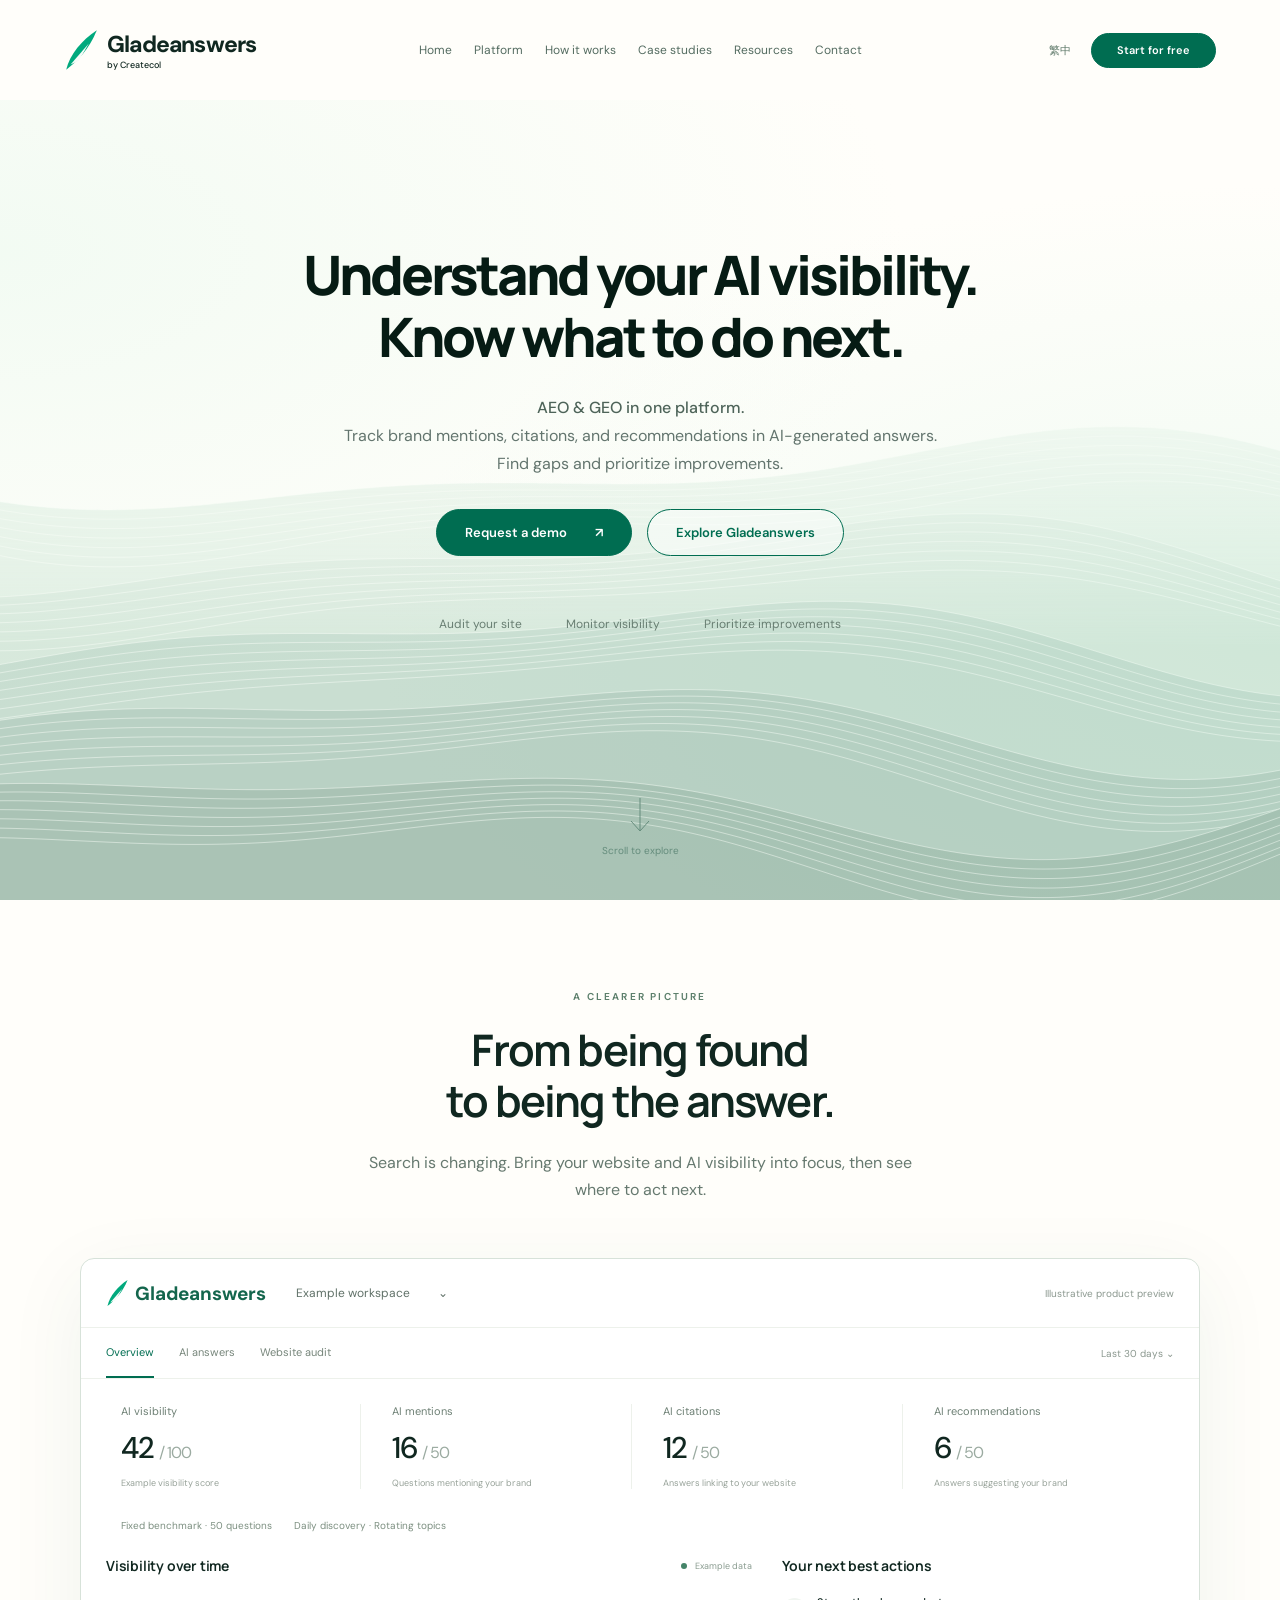
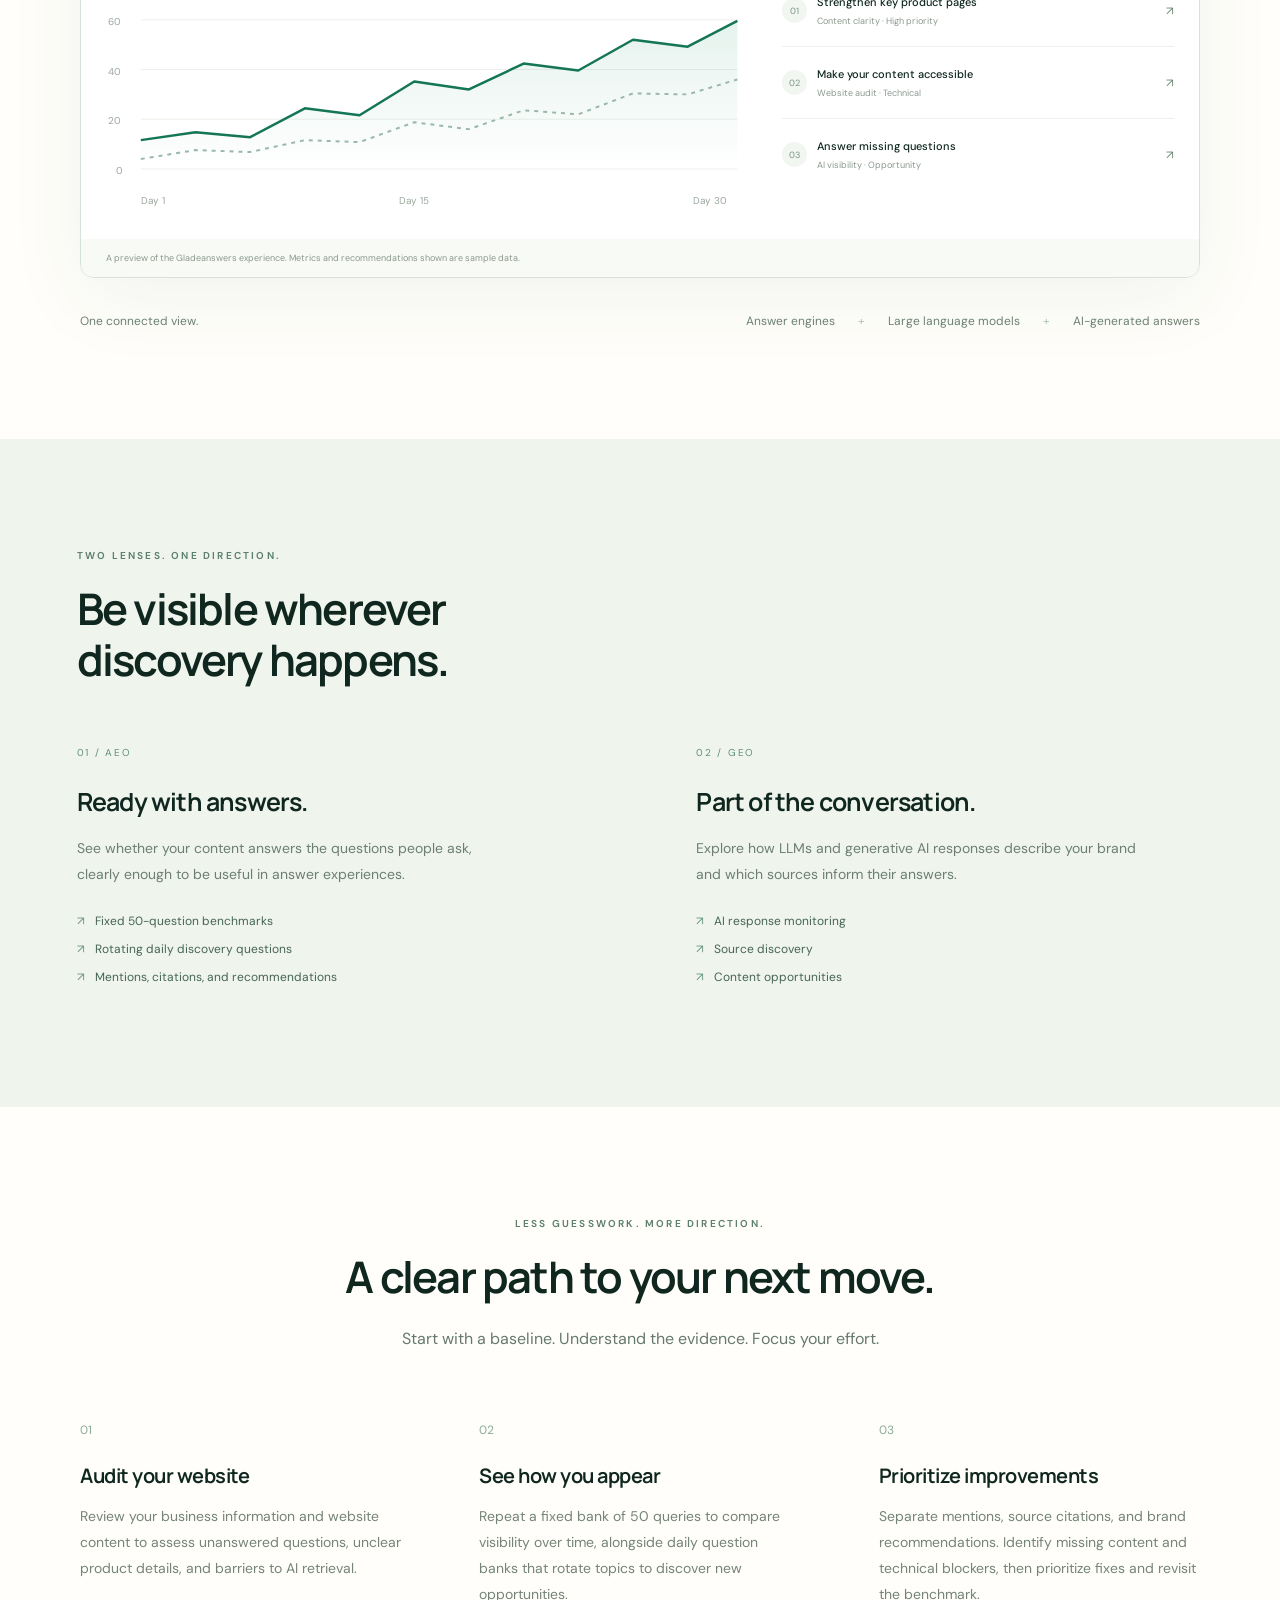
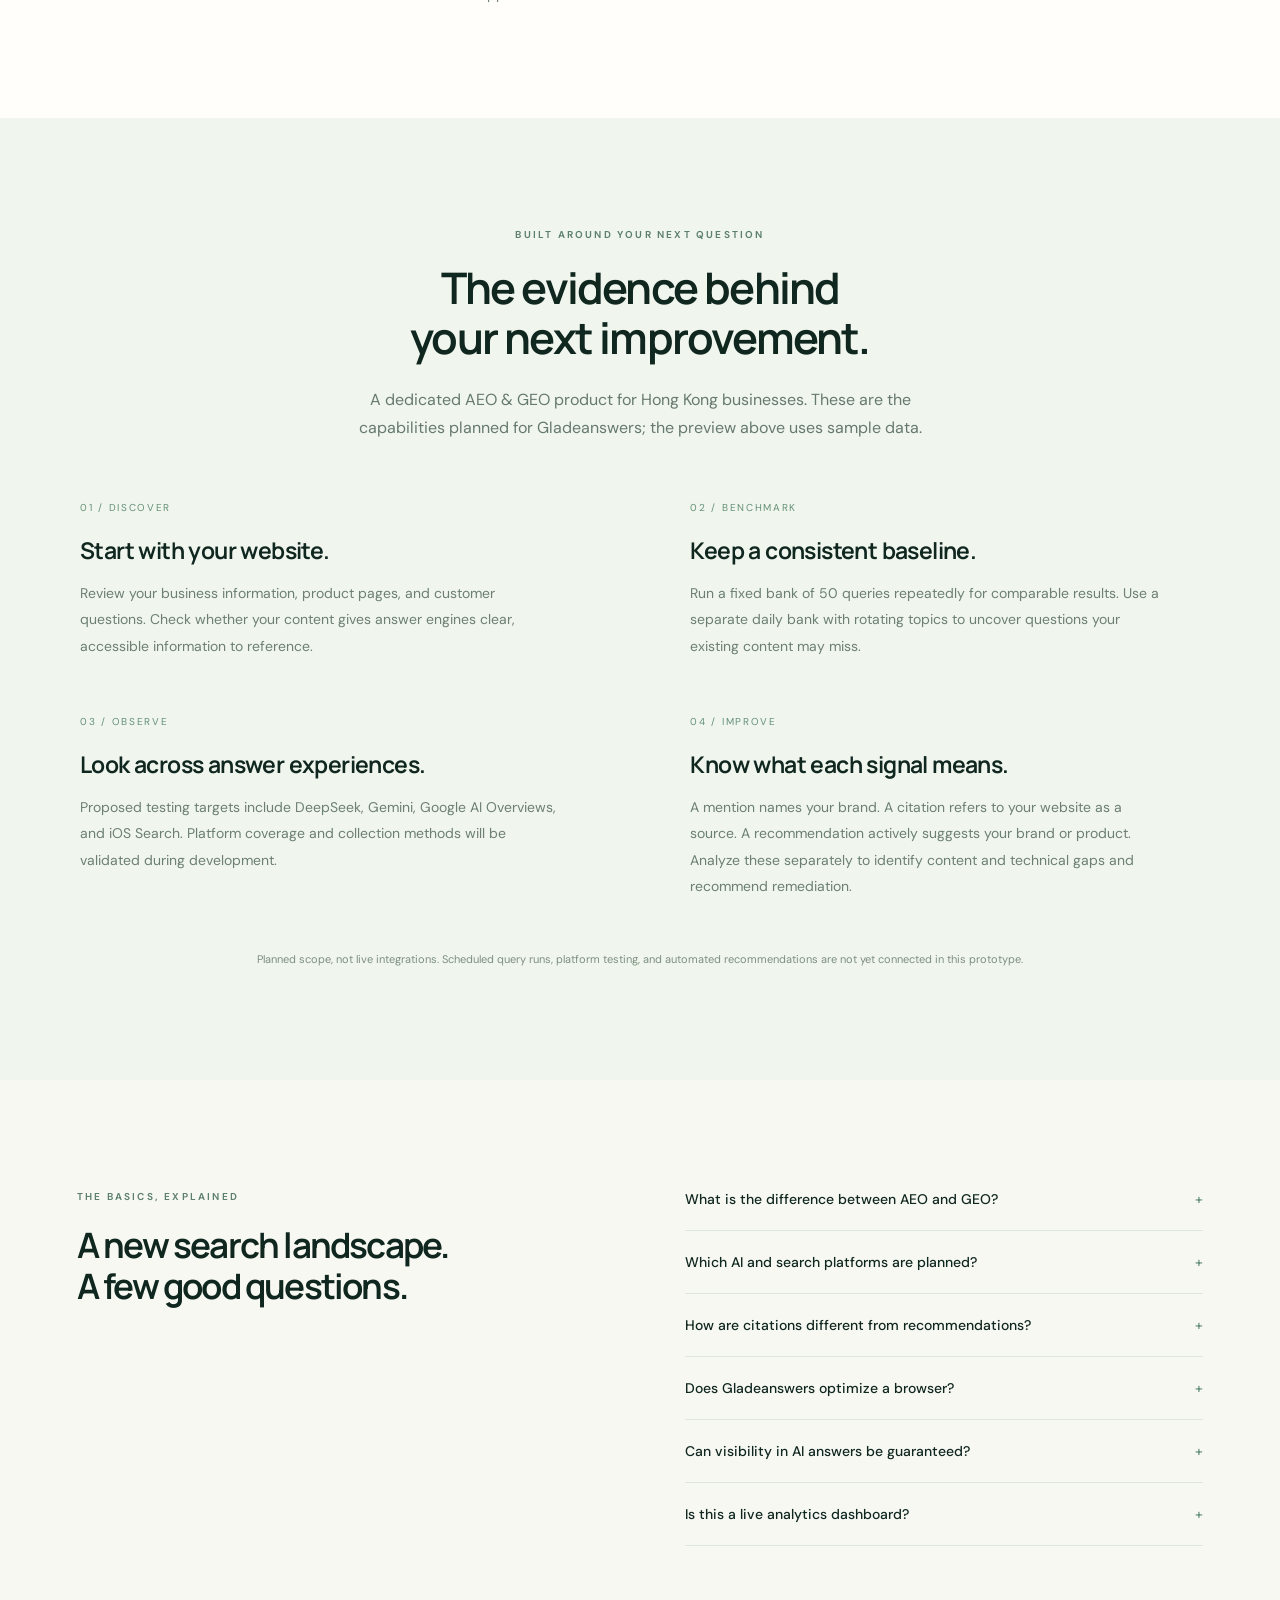
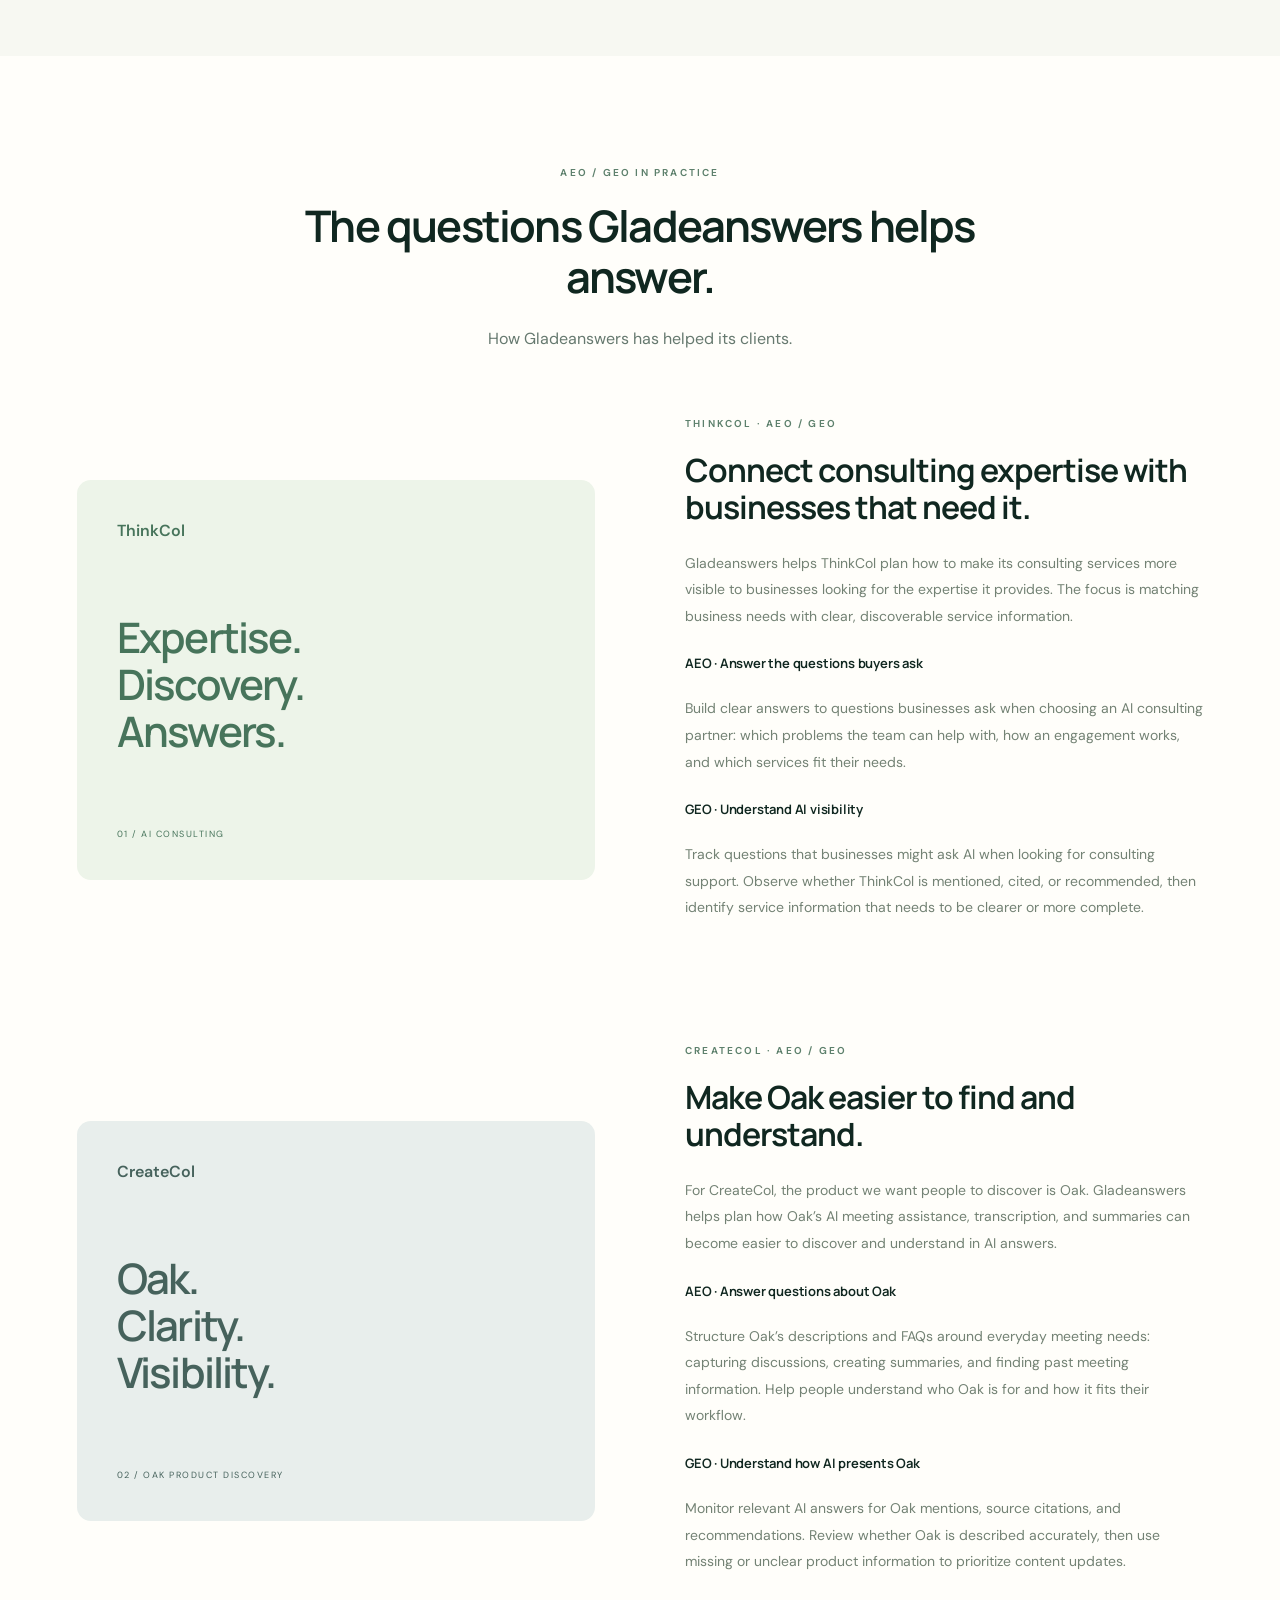
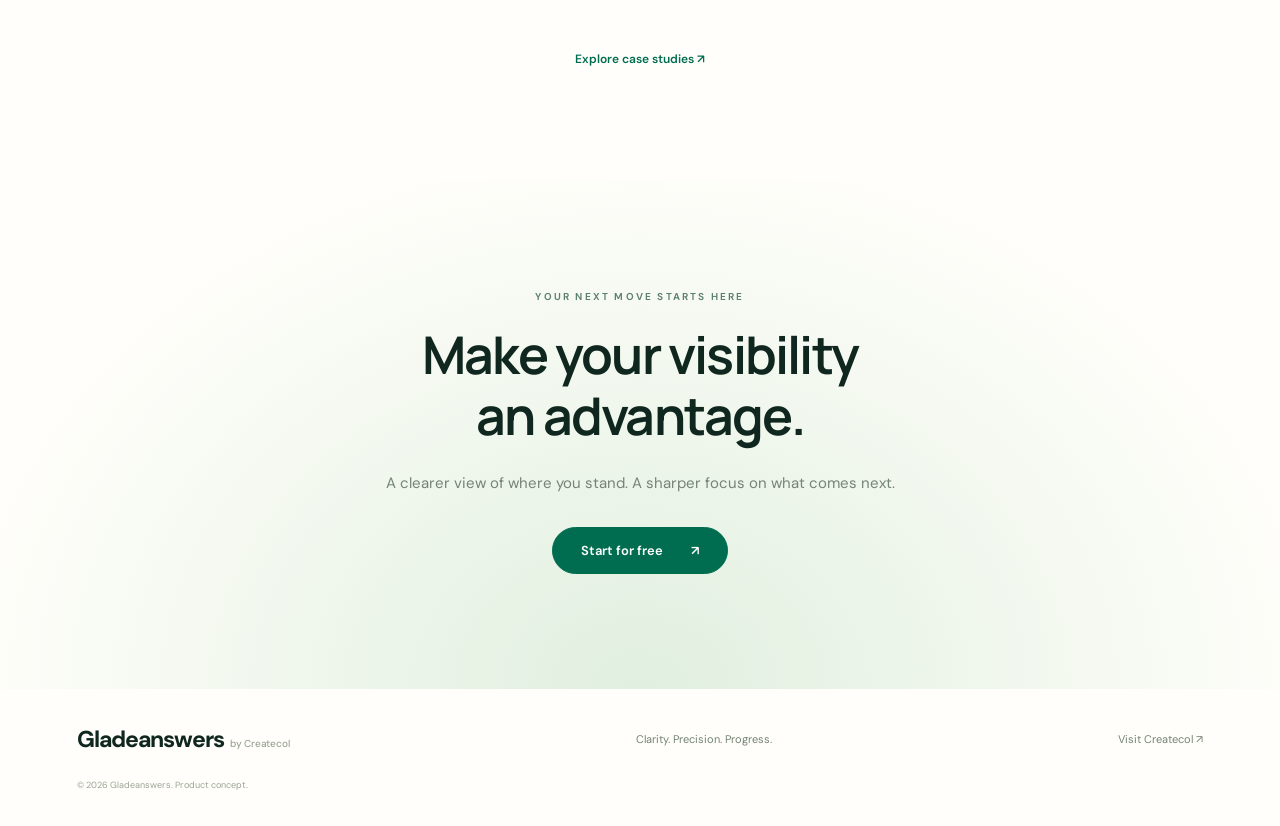
==== commit de958bb9: "Add files via upload" ====
--- a/index.html
+++ b/index.html
@@ -7,6 +7,6 @@
 <section class="workflow section" id="how-it-works"><div class="section-heading"><p class="eyebrow">LESS GUESSWORK. MORE DIRECTION.</p><h2>A clear path to your next move.</h2><p>Start with a baseline. Understand the evidence. Focus your effort.</p></div><div class="steps"><article><span>01</span><h3>Audit your website</h3><p>Review your business information and website content to assess unanswered questions, unclear product details, and barriers to AI retrieval.</p></article><article><span>02</span><h3>See how you appear</h3><p>Repeat a fixed bank of 50 queries to compare visibility over time, alongside daily question banks that rotate topics to discover new opportunities.</p></article><article><span>03</span><h3>Prioritize improvements</h3><p>Separate mentions, source citations, and brand recommendations. Identify missing content and technical blockers, then prioritize fixes and revisit the benchmark.</p></article></div></section>
 <section class="capabilities section" id="capabilities"><div class="section-heading"><p class="eyebrow">BUILT AROUND YOUR NEXT QUESTION</p><h2>The evidence behind<br>your next improvement.</h2><p>A dedicated AEO &amp; GEO product for Hong Kong businesses. These are the capabilities planned for Gladeanswers; the preview above uses sample data.</p></div><div class="capability-grid"><article><span class="index">01 / DISCOVER</span><h3>Start with your website.</h3><p>Review your business information, product pages, and customer questions. Check whether your content gives answer engines clear, accessible information to reference.</p></article><article><span class="index">02 / BENCHMARK</span><h3>Keep a consistent baseline.</h3><p>Run a fixed bank of 50 queries repeatedly for comparable results. Use a separate daily bank with rotating topics to uncover questions your existing content may miss.</p></article><article><span class="index">03 / OBSERVE</span><h3>Look across answer experiences.</h3><p>Proposed testing targets include DeepSeek, Gemini, Google AI Overviews, and iOS Search. Platform coverage and collection methods will be validated during development.</p></article><article><span class="index">04 / IMPROVE</span><h3>Know what each signal means.</h3><p>A mention names your brand. A citation refers to your website as a source. A recommendation actively suggests your brand or product. Analyze these separately to identify content and technical gaps and recommend remediation.</p></article></div><p class="capability-note">Planned scope, not live integrations. Scheduled query runs, platform testing, and automated recommendations are not yet connected in this prototype.</p></section>
 <section class="resources section" id="resources"><div><p class="eyebrow">THE BASICS, EXPLAINED</p><h2>A new search landscape.<br>A few good questions.</h2></div><div class="faq"><details><summary>What is the difference between AEO and GEO?</summary><p>AEO focuses on content that helps answer engines respond to questions. GEO focuses on how brands and content appear in generative AI responses. The two overlap, so Gladeanswers brings them into one view.</p></details><details><summary>Which AI and search platforms are planned?</summary><p>The proposed testing scope includes DeepSeek, Gemini, Google AI Overviews, and iOS Search. These are development targets rather than currently supported integrations. Coverage will be confirmed as the product is built.</p></details><details><summary>How are citations different from recommendations?</summary><p>A citation uses your website as a source. A recommendation suggests your business or product as an option. A brand can be cited without being recommended, so Gladeanswers’s planned analysis treats them separately.</p></details><details><summary>Does Gladeanswers optimize a browser?</summary><p>Browsers are the tools people use to access the web. Gladeanswers focuses on LLM responses, AI-generated answers, and the website content that supports them.</p></details><details><summary>Can visibility in AI answers be guaranteed?</summary><p>No. Responses vary by model, question, time, and context. Consistent questions and repeated observations can help you understand patterns and prioritize improvements.</p></details><details><summary>Is this a live analytics dashboard?</summary><p>This website currently presents a product prototype. The dashboard uses illustrative data. Live tracking, accounts, and connected data will be added as the product is developed.</p></details></div></section>
-<section class="homepage-cases section" id="case-studies"><div class="section-heading"><p class="eyebrow">AEO / GEO IN PRACTICE</p><h2>The questions Gladeanswers helps answer.</h2><p>How Gladeanswers has helped its clients.</p><p class="case-disclosure">Illustrative application studies. The workflows below describe intended use; measured campaign results are not yet available.</p></div><article class="case-study"><div class="case-art art-one"><span>ThinkCol</span><strong>Expertise.<br>Discovery.<br>Answers.</strong><span>01 / AI CONSULTING</span></div><div class="case-body"><p class="eyebrow">THINKCOL · AEO / GEO</p><h2>Connect consulting expertise with businesses that need it.</h2><p>Gladeanswers helps ThinkCol plan how to make its consulting services more visible to businesses looking for the expertise it provides. The focus is matching business needs with clear, discoverable service information.</p><h3>AEO · Answer the questions buyers ask</h3><p>Build clear answers to questions businesses ask when choosing an AI consulting partner: which problems the team can help with, how an engagement works, and which services fit their needs.</p><h3>GEO · Understand AI visibility</h3><p>Track questions that businesses might ask AI when looking for consulting support. Observe whether ThinkCol is mentioned, cited, or recommended, then identify service information that needs to be clearer or more complete.</p></div></article><article class="case-study"><div class="case-art art-two"><span>CreateCol</span><strong>Oak.<br>Clarity.<br>Visibility.</strong><span>02 / OAK PRODUCT DISCOVERY</span></div><div class="case-body"><p class="eyebrow">CREATECOL · AEO / GEO</p><h2>Make Oak easier to find and understand.</h2><p>For CreateCol, the product we want people to discover is Oak. Gladeanswers helps plan how Oak’s AI meeting assistance, transcription, and summaries can become easier to discover and understand in AI answers.</p><h3>AEO · Answer questions about Oak</h3><p>Structure Oak’s descriptions and FAQs around everyday meeting needs: capturing discussions, creating summaries, and finding past meeting information. Help people understand who Oak is for and how it fits their workflow.</p><h3>GEO · Understand how AI presents Oak</h3><p>Monitor relevant AI answers for Oak mentions, source citations, and recommendations. Review whether Oak is described accurately, then use missing or unclear product information to prioritize content updates.</p></div></article><div class="case-page-link"><a class="text-link" href="case-studies.html">Explore case studies ↗</a></div></section><section class="contact section" id="contact"><p class="eyebrow">YOUR NEXT MOVE STARTS HERE</p><h2>Make your visibility<br>an advantage.</h2><p>A clearer view of where you stand. A sharper focus on what comes next.</p><button class="button" data-action="start">Start for free <span>↗</span></button></section></main>
+<section class="homepage-cases section" id="case-studies"><div class="section-heading"><p class="eyebrow">AEO / GEO IN PRACTICE</p><h2>The questions Gladeanswers helps answer.</h2><p>How Gladeanswers has helped its clients.</p></div><article class="case-study"><div class="case-art art-one"><span>ThinkCol</span><strong>Expertise.<br>Discovery.<br>Answers.</strong><span>01 / AI CONSULTING</span></div><div class="case-body"><p class="eyebrow">THINKCOL · AEO / GEO</p><h2>Connect consulting expertise with businesses that need it.</h2><p>Gladeanswers helps ThinkCol plan how to make its consulting services more visible to businesses looking for the expertise it provides. The focus is matching business needs with clear, discoverable service information.</p><h3>AEO · Answer the questions buyers ask</h3><p>Build clear answers to questions businesses ask when choosing an AI consulting partner: which problems the team can help with, how an engagement works, and which services fit their needs.</p><h3>GEO · Understand AI visibility</h3><p>Track questions that businesses might ask AI when looking for consulting support. Observe whether ThinkCol is mentioned, cited, or recommended, then identify service information that needs to be clearer or more complete.</p></div></article><article class="case-study"><div class="case-art art-two"><span>CreateCol</span><strong>Oak.<br>Clarity.<br>Visibility.</strong><span>02 / OAK PRODUCT DISCOVERY</span></div><div class="case-body"><p class="eyebrow">CREATECOL · AEO / GEO</p><h2>Make Oak easier to find and understand.</h2><p>For CreateCol, the product we want people to discover is Oak. Gladeanswers helps plan how Oak’s AI meeting assistance, transcription, and summaries can become easier to discover and understand in AI answers.</p><h3>AEO · Answer questions about Oak</h3><p>Structure Oak’s descriptions and FAQs around everyday meeting needs: capturing discussions, creating summaries, and finding past meeting information. Help people understand who Oak is for and how it fits their workflow.</p><h3>GEO · Understand how AI presents Oak</h3><p>Monitor relevant AI answers for Oak mentions, source citations, and recommendations. Review whether Oak is described accurately, then use missing or unclear product information to prioritize content updates.</p></div></article><div class="case-page-link"><a class="text-link" href="case-studies.html">Explore case studies ↗</a></div></section><section class="contact section" id="contact"><p class="eyebrow">YOUR NEXT MOVE STARTS HERE</p><h2>Make your visibility<br>an advantage.</h2><p>A clearer view of where you stand. A sharper focus on what comes next.</p><button class="button" data-action="start">Start for free <span>↗</span></button></section></main>
 <footer><a class="brand" href="#home"><span>Gladeanswers <small>by Createcol</small></span></a><p>Clarity. Precision. Progress.</p><a href="https://www.createcol.com/" target="_blank" rel="noopener">Visit Createcol ↗</a><small>© <span id="year"></span> Gladeanswers. Product concept.</small></footer>
 <dialog id="action-dialog" aria-labelledby="dialog-title"><button class="close-dialog" aria-label="Close dialog">×</button><p class="eyebrow">GLADEANSWERS / EARLY PREVIEW</p><h2 id="dialog-title"></h2><p id="dialog-description"></p><form id="interest-form"><label for="email">Work email</label><input id="email" name="email" type="email" placeholder="you@company.com" required autocomplete="email"><button class="button" type="submit">Preview next step ↗</button><p class="form-note">Prototype only. No email is sent or stored.</p></form><p id="form-result" role="status" hidden></p></dialog></body></html>
